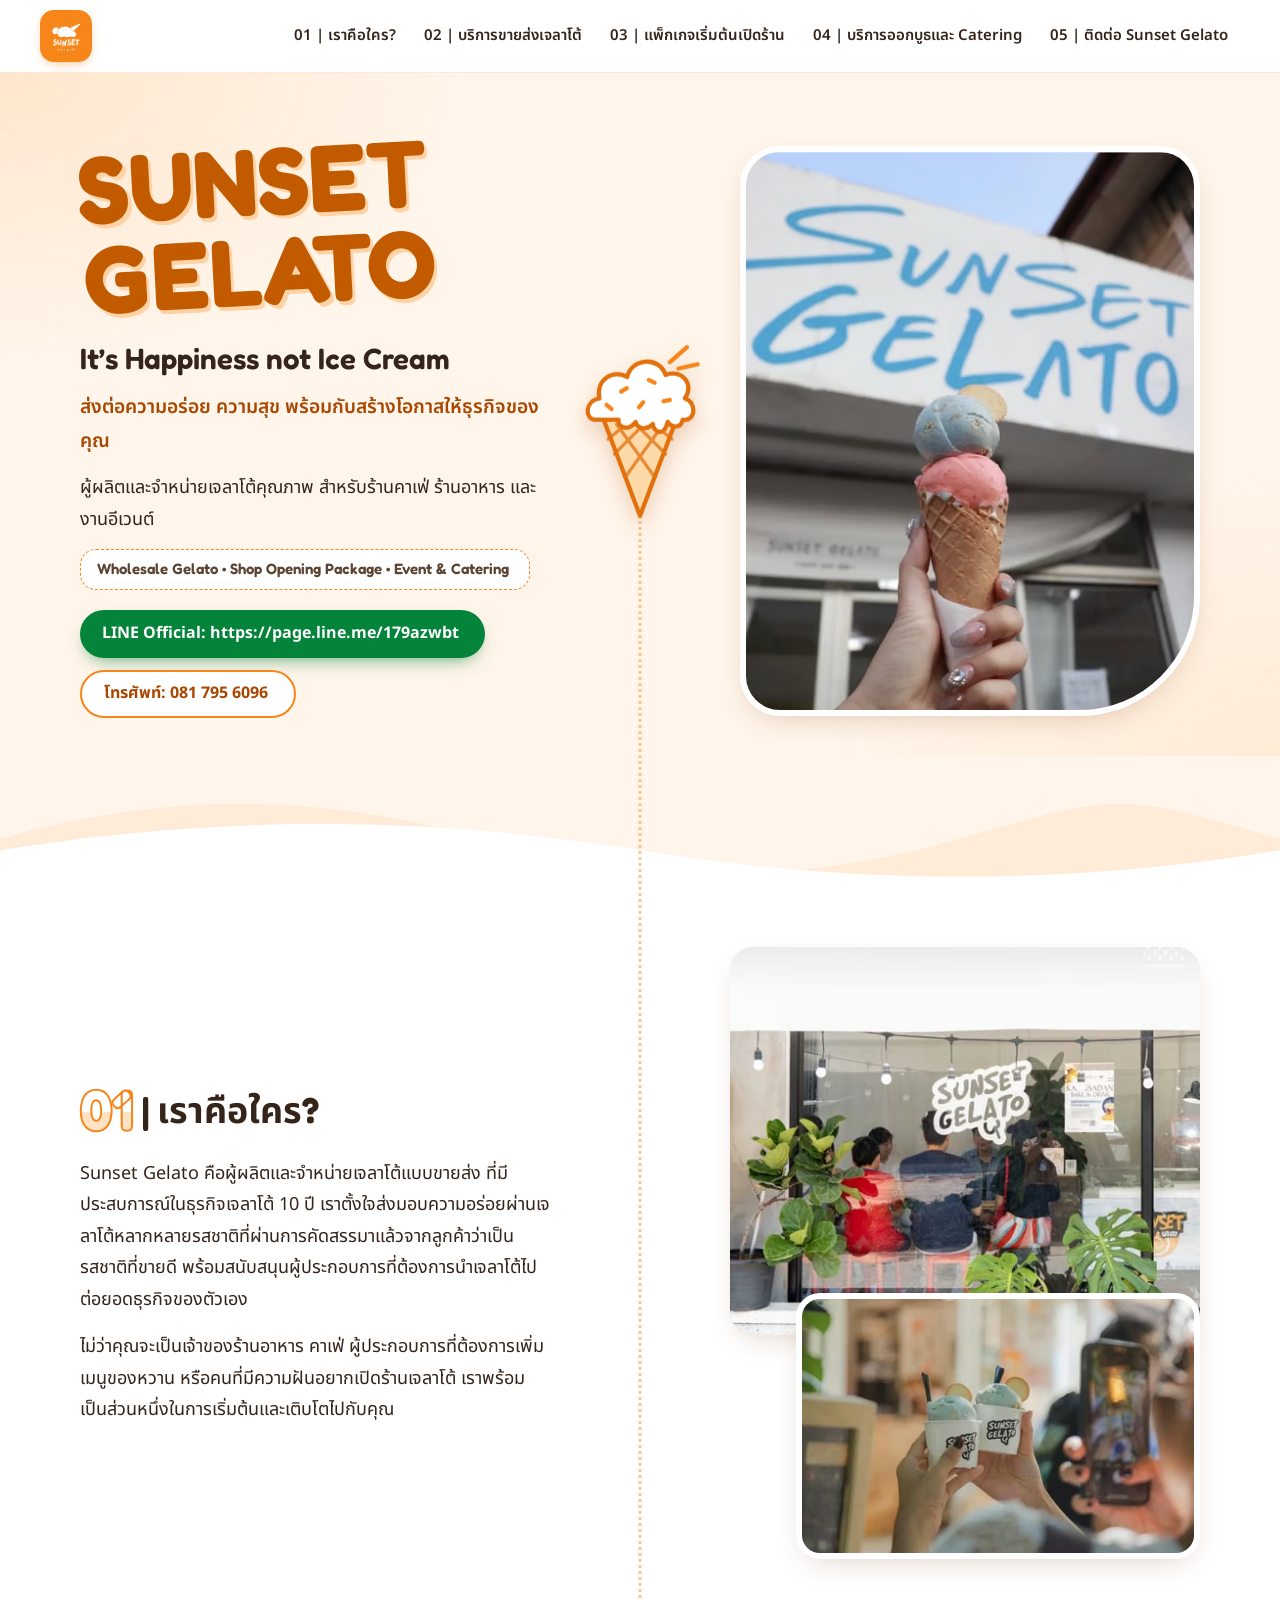
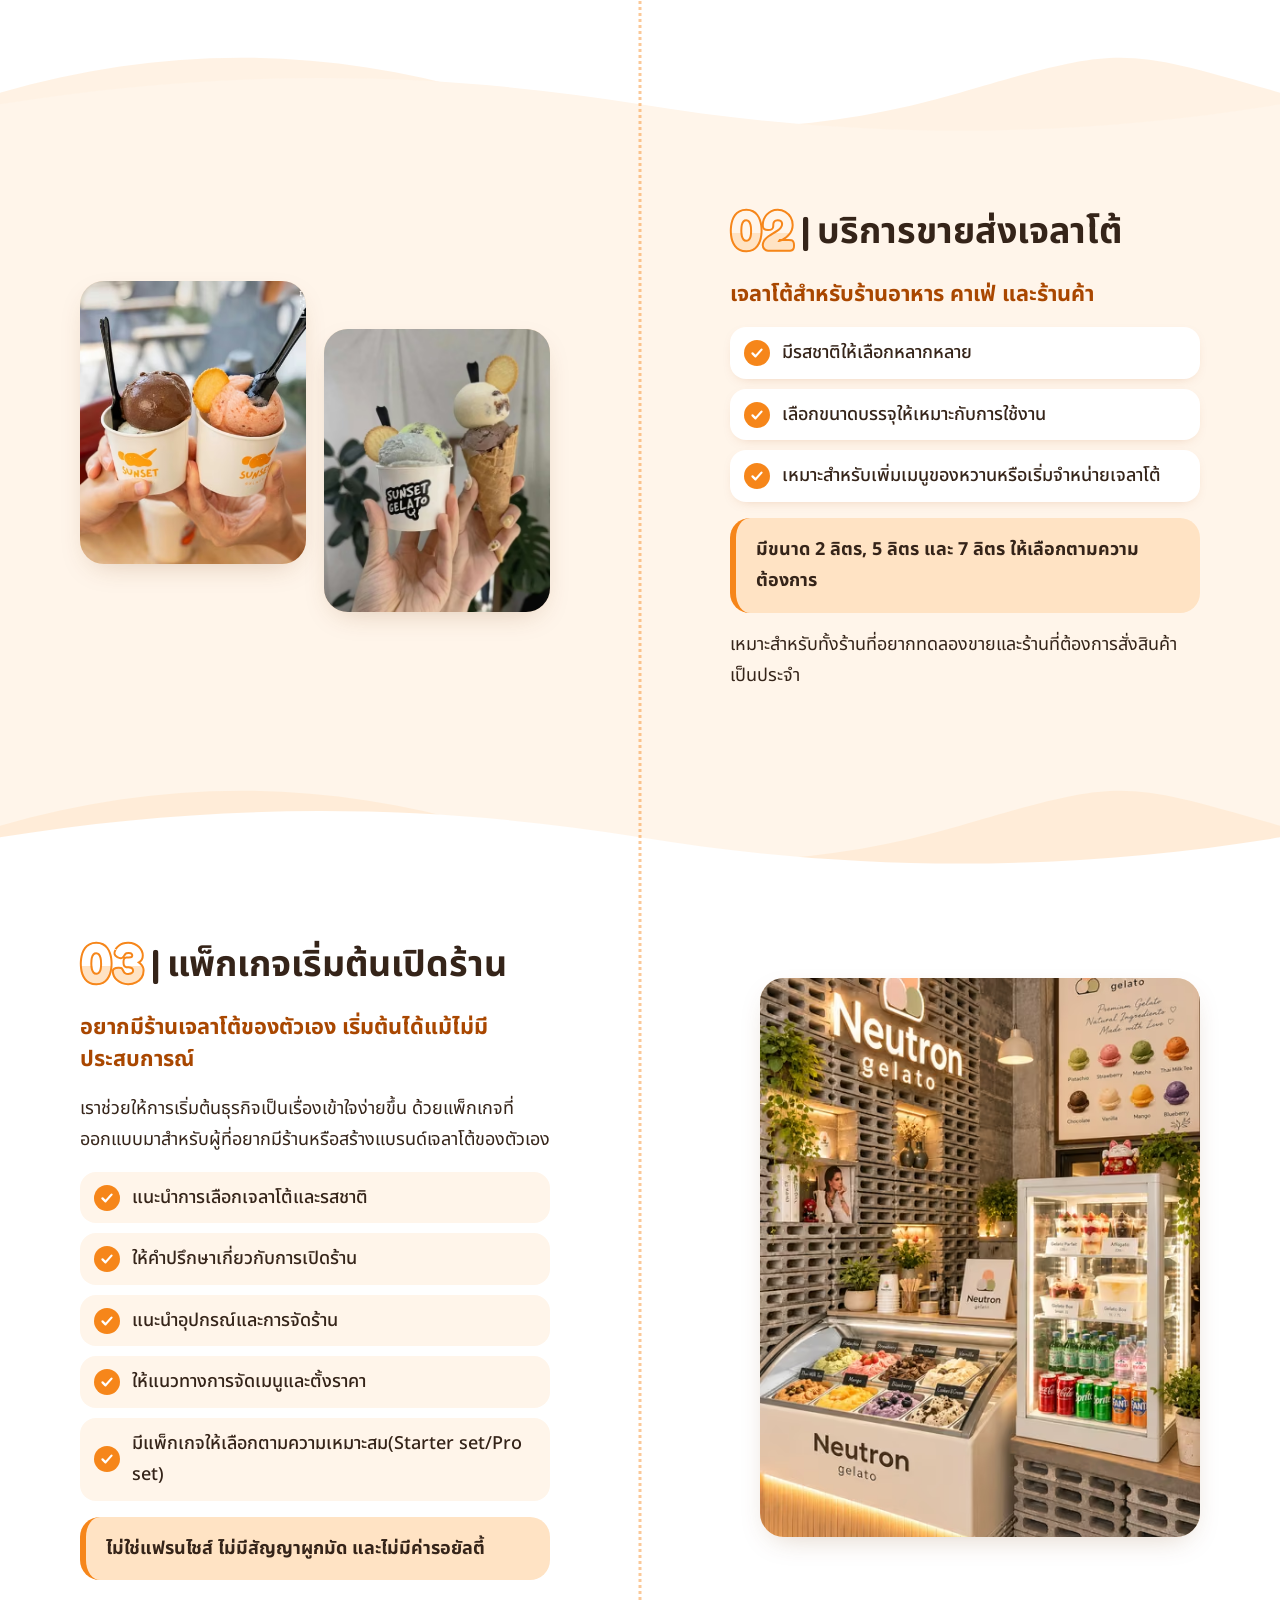
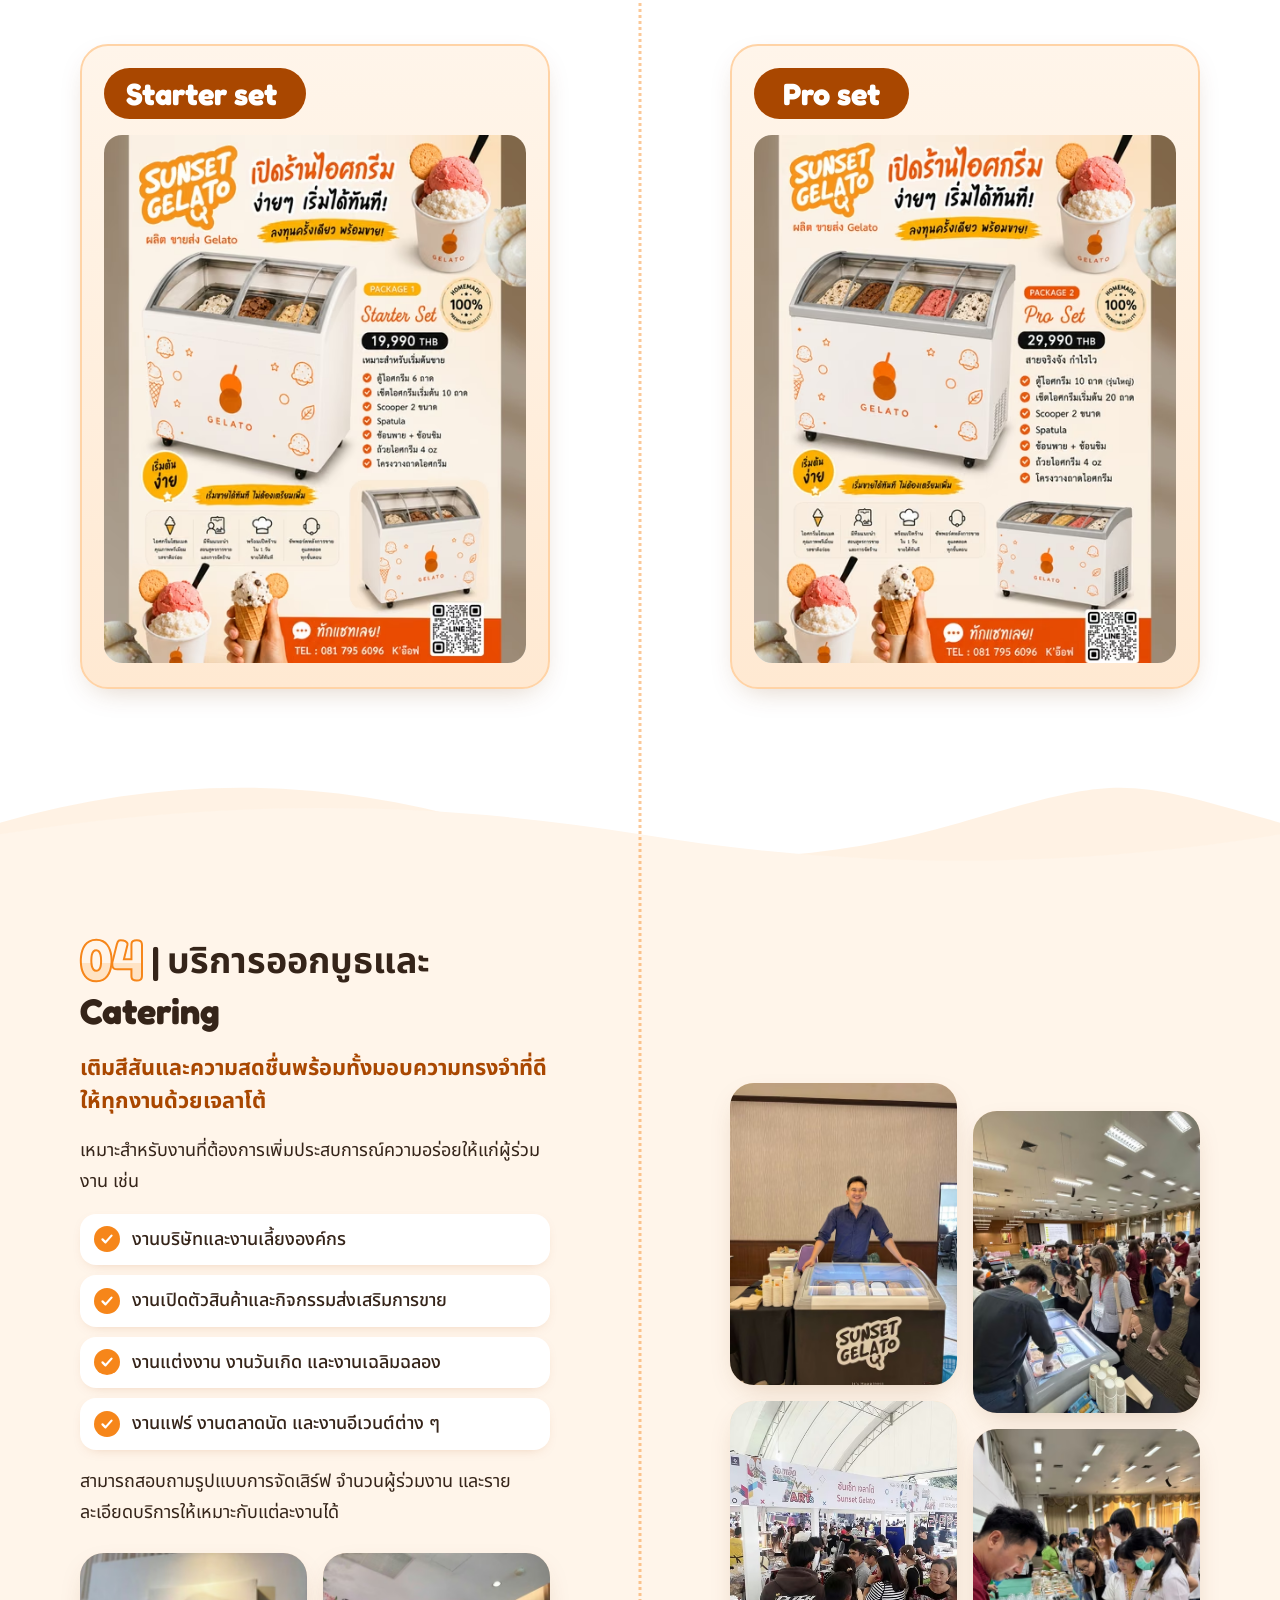
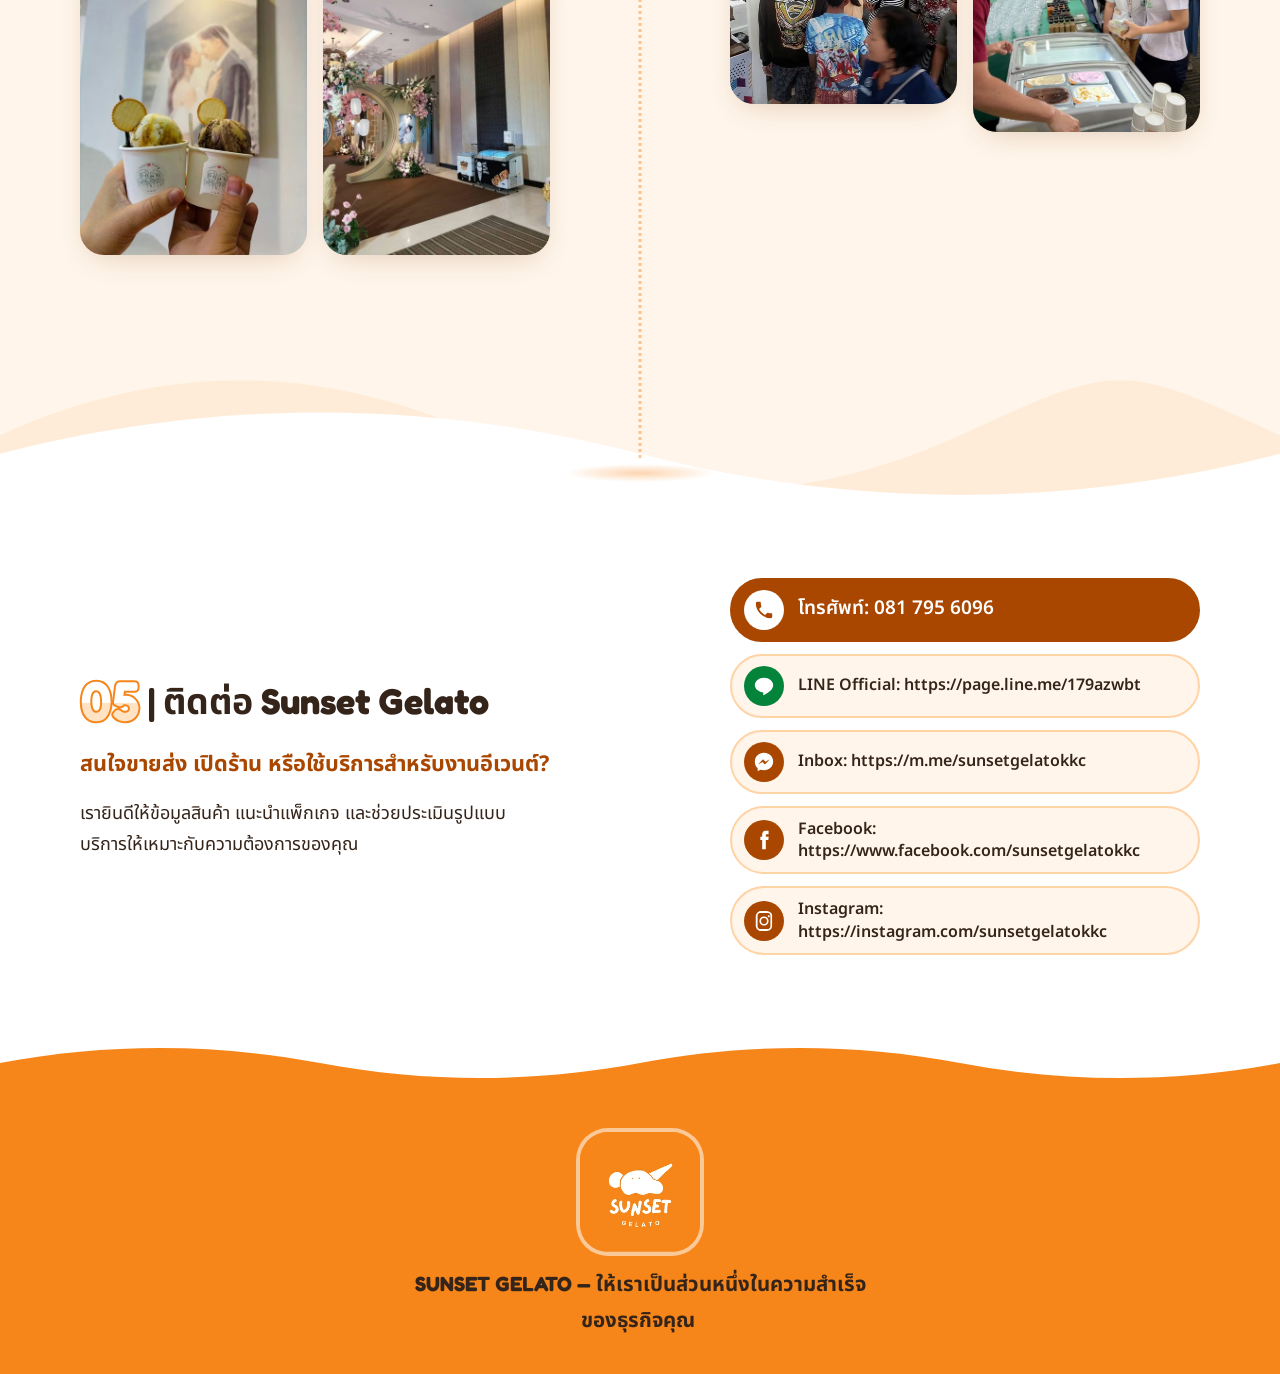
==== site/index.html @ 628e0934 "Build Sunset Gelato single-page website Static one-page site built from SUNSET GELATO.docx and the w" ====
<!doctype html>
<html lang="th">
<head>
<meta charset="utf-8">
<meta name="viewport" content="width=device-width, initial-scale=1">
<title>SUNSET GELATO </title>
<meta name="description" content="ผู้ผลิตและจำหน่ายเจลาโต้คุณภาพ สำหรับร้านคาเฟ่ ร้านอาหาร และงานอีเวนต์ ">
<meta name="theme-color" content="#F6861A">
<meta property="og:type" content="website">
<meta property="og:title" content="SUNSET GELATO ">
<meta property="og:description" content="ผู้ผลิตและจำหน่ายเจลาโต้คุณภาพ สำหรับร้านคาเฟ่ ร้านอาหาร และงานอีเวนต์ ">
<meta property="og:image" content="assets/img/image1-1200.webp">
<meta name="twitter:card" content="summary_large_image">
<link rel="icon" type="image/png" sizes="64x64" href="assets/favicon-64.png">
<link rel="apple-touch-icon" href="assets/apple-touch-icon.png">
<link rel="preconnect" href="https://fonts.googleapis.com">
<link rel="preconnect" href="https://fonts.gstatic.com" crossorigin>
<link rel="stylesheet" href="https://fonts.googleapis.com/css2?family=Fredoka:wght@500;600;700&family=Noto+Sans+Thai:wght@400;500;600;700;800&display=swap">
<link rel="stylesheet" href="styles.css">
<script>document.documentElement.classList.add('js')</script>
</head>
<body>

<header class="site-header" id="top">
  <div class="header-inner">
    <a class="brand" href="#hero"><img src="assets/logo.webp" alt="SUNSET GELATO " width="447" height="447"></a>
    <button class="nav-toggle" type="button" aria-expanded="false" aria-controls="site-nav" aria-label="เมนู">
      <span class="bars" aria-hidden="true"><span></span><span></span><span></span></span>
    </button>
    <nav class="site-nav" id="site-nav">
      <ul>
        <li><a href="#about" data-p="6">01 | เราคือใคร?</a></li>
        <li><a href="#wholesale" data-p="14">02 | บริการขายส่งเจลาโต้ </a></li>
        <li><a href="#packages" data-p="22">03 | แพ็กเกจเริ่มต้นเปิดร้าน </a></li>
        <li><a href="#catering" data-p="41">04 | บริการออกบูธและ Catering </a></li>
        <li><a href="#contact" data-p="59">05 | ติดต่อ Sunset Gelato </a></li>
      </ul>
    </nav>
  </div>
</header>

<!-- Decorative ice cream that falls along the centre lane with scroll -->
<div class="ic-layer" aria-hidden="true">
  <div class="ic-path"></div>
  <div class="ic" id="icecream">
    <div class="ic-body">
      <svg viewBox="0 0 120 170" width="120" height="170" focusable="false">
        <g stroke="#E2700C" stroke-width="4" stroke-linecap="round" stroke-linejoin="round">
          <path d="M26 74 L60 164 L94 74 Z" fill="#FFD9A8"/>
          <path d="M38 78 L74 128 M54 76 L84 106 M70 76 L90 92 M82 78 L46 128 M66 76 L36 106 M50 76 L30 92" fill="none" stroke-width="3" opacity=".75"/>
          <path d="M18 74 C8 74 8 56 22 54 C18 36 36 26 48 34 C52 16 78 14 84 32 C98 26 112 40 102 54 C114 58 112 76 100 74 C98 84 88 80 86 76 C82 92 72 84 72 78 C64 86 56 80 56 76 C48 86 38 80 40 74 Z" fill="#FFFFFF"/>
        </g>
        <g fill="#F6861A">
          <rect x="40" y="44" width="10" height="4" rx="2" transform="rotate(-30 45 46)"/>
          <rect x="66" y="36" width="10" height="4" rx="2" transform="rotate(25 71 38)"/>
          <rect x="80" y="54" width="10" height="4" rx="2" transform="rotate(-10 85 56)"/>
          <rect x="26" y="60" width="10" height="4" rx="2" transform="rotate(40 31 62)"/>
          <rect x="56" y="58" width="10" height="4" rx="2" transform="rotate(-50 61 60)"/>
        </g>
        <path d="M88 20 L104 6" stroke="#F6861A" stroke-width="4" stroke-linecap="round"/>
        <path d="M96 26 L114 22" stroke="#F6861A" stroke-width="4" stroke-linecap="round"/>
      </svg>
    </div>
  </div>
</div>

<main>

<!-- HERO -->
<section class="hero" id="hero">
  <div class="wrap split hero-grid">
    <div class="hero-copy">
      <h1 class="hero-title" data-p="0" data-reveal style="--d:0">SUNSET GELATO </h1>
      <p class="hero-tag" data-p="1" data-reveal style="--d:1">It’s Happiness not Ice Cream </p>
      <p class="hero-lead" data-p="2" data-reveal style="--d:2">ส่งต่อความอร่อย ความสุข พร้อมกับสร้างโอกาสให้ธุรกิจของคุณ </p>
      <p data-p="3" data-reveal style="--d:3">ผู้ผลิตและจำหน่ายเจลาโต้คุณภาพ สำหรับร้านคาเฟ่ ร้านอาหาร และงานอีเวนต์ </p>
      <p class="hero-services" data-p="4" data-reveal style="--d:4">Wholesale Gelato • Shop Opening Package • Event &amp; Catering </p>
      <div class="hero-actions" data-reveal style="--d:5">
        <a class="btn btn-line" href="https://page.line.me/179azwbt" target="_blank" rel="noopener noreferrer"><span data-p="63">LINE Official: https://page.line.me/179azwbt </span></a>
        <a class="btn btn-ghost" href="tel:0817956096"><span data-p="62">โทรศัพท์: 081 795 6096 </span></a>
      </div>
    </div>
    <div class="lane" aria-hidden="true"><div class="drop-zone" data-zone></div></div>
    <div class="hero-media" data-reveal="up-sm" style="--d:1">
      <button class="zoom frame frame-hero" type="button" data-full="assets/original/image4.png" data-w="727" data-h="901"><picture><source type="image/avif" srcset="assets/img/image4-480.avif 480w, assets/img/image4-727.avif 727w" sizes="(min-width: 1024px) 460px, (min-width: 768px) 40vw, 88vw"><source type="image/webp" srcset="assets/img/image4-480.webp 480w, assets/img/image4-727.webp 727w" sizes="(min-width: 1024px) 460px, (min-width: 768px) 40vw, 88vw"><img src="assets/img/image4-727.webp" alt="SUNSET GELATO " width="727" height="901" loading="eager" fetchpriority="high" decoding="async" data-src-name="image4.png"></picture></button>
    </div>
  </div>
</section>

<div class="wave wave-cream-white" aria-hidden="true"><div class="drop-zone" data-zone></div>
  <svg class="wave-back" viewBox="0 0 2880 120" preserveAspectRatio="none"><path d="M0 70 C180 30 360 30 540 70 S900 110 1080 70 S1260 30 1440 70 S1800 110 1980 70 S2340 30 2520 70 S2700 110 2880 70 V120 H0 Z"/></svg>
  <svg class="wave-front" viewBox="0 0 2880 120" preserveAspectRatio="none"><path d="M0 80 C240 50 480 50 720 80 S1200 110 1440 80 S1920 50 2160 80 S2640 110 2880 80 V120 H0 Z"/></svg>
</div>

<!-- 01 ABOUT -->
<section class="sec sec-white" id="about">
  <div class="wrap split">
    <div class="col-text">
      <h2 class="sec-head" data-p="6" data-reveal style="--d:0"><span class="sec-num">01</span><span class="sec-title"> | เราคือใคร?</span></h2>
      <p data-p="9" data-reveal style="--d:1">Sunset Gelato คือผู้ผลิตและจำหน่ายเจลาโต้แบบขายส่ง ที่มีประสบการณ์ในธุรกิจเจลาโต้ 10 ปี เราตั้งใจส่งมอบความอร่อยผ่านเจลาโต้หลากหลายรสชาติที่ผ่านการคัดสรรมาแล้วจากลูกค้าว่าเป็นรสชาติที่ขายดี พร้อมสนับสนุนผู้ประกอบการที่ต้องการนำเจลาโต้ไปต่อยอดธุรกิจของตัวเอง </p>
      <p data-p="10" data-reveal style="--d:2">ไม่ว่าคุณจะเป็นเจ้าของร้านอาหาร คาเฟ่ ผู้ประกอบการที่ต้องการเพิ่มเมนูของหวาน หรือคนที่มีความฝันอยากเปิดร้านเจลาโต้ เราพร้อมเป็นส่วนหนึ่งในการเริ่มต้นและเติบโตไปกับคุณ </p>
    </div>
    <div class="lane" aria-hidden="true"></div>
    <div class="col-media about-media">
      <button class="zoom frame about-main" type="button" data-reveal="right" style="--d:1" data-full="assets/original/image3.jpg" data-w="1500" data-h="1500"><picture><source type="image/avif" srcset="assets/img/image3-480.avif 480w, assets/img/image3-800.avif 800w, assets/img/image3-1200.avif 1200w, assets/img/image3-1500.avif 1500w" sizes="(min-width: 1024px) 460px, (min-width: 768px) 42vw, 88vw"><source type="image/webp" srcset="assets/img/image3-480.webp 480w, assets/img/image3-800.webp 800w, assets/img/image3-1200.webp 1200w, assets/img/image3-1500.webp 1500w" sizes="(min-width: 1024px) 460px, (min-width: 768px) 42vw, 88vw"><img src="assets/img/image3-800.webp" alt="01 | เราคือใคร?" width="1500" height="1500" loading="lazy" decoding="async" data-src-name="image3.jpg"></picture></button>
      <button class="zoom frame about-sub" type="button" data-reveal="right" style="--d:2" data-full="assets/original/image6.jpg" data-w="1206" data-h="793"><picture><source type="image/avif" srcset="assets/img/image6-480.avif 480w, assets/img/image6-800.avif 800w, assets/img/image6-1200.avif 1200w, assets/img/image6-1206.avif 1206w" sizes="(min-width: 1024px) 420px, (min-width: 768px) 40vw, 80vw"><source type="image/webp" srcset="assets/img/image6-480.webp 480w, assets/img/image6-800.webp 800w, assets/img/image6-1200.webp 1200w, assets/img/image6-1206.webp 1206w" sizes="(min-width: 1024px) 420px, (min-width: 768px) 40vw, 80vw"><img src="assets/img/image6-800.webp" alt="01 | เราคือใคร?" width="1206" height="793" loading="lazy" decoding="async" data-src-name="image6.jpg"></picture></button>
    </div>
  </div>
</section>

<div class="wave wave-white-cream" aria-hidden="true"><div class="drop-zone" data-zone></div>
  <svg class="wave-back" viewBox="0 0 2880 120" preserveAspectRatio="none"><path d="M0 70 C180 30 360 30 540 70 S900 110 1080 70 S1260 30 1440 70 S1800 110 1980 70 S2340 30 2520 70 S2700 110 2880 70 V120 H0 Z"/></svg>
  <svg class="wave-front" viewBox="0 0 2880 120" preserveAspectRatio="none"><path d="M0 80 C240 50 480 50 720 80 S1200 110 1440 80 S1920 50 2160 80 S2640 110 2880 80 V120 H0 Z"/></svg>
</div>

<!-- 02 WHOLESALE -->
<section class="sec sec-cream" id="wholesale">
  <div class="wrap split split-rev">
    <div class="col-media wholesale-media">
      <button class="zoom frame" type="button" data-reveal="fade" style="--d:0" data-full="assets/original/image1.jpg" data-w="1500" data-h="1500"><picture><source type="image/avif" srcset="assets/img/image1-480.avif 480w, assets/img/image1-800.avif 800w, assets/img/image1-1200.avif 1200w, assets/img/image1-1500.avif 1500w" sizes="(min-width: 1024px) 230px, (min-width: 768px) 20vw, 44vw"><source type="image/webp" srcset="assets/img/image1-480.webp 480w, assets/img/image1-800.webp 800w, assets/img/image1-1200.webp 1200w, assets/img/image1-1500.webp 1500w" sizes="(min-width: 1024px) 230px, (min-width: 768px) 20vw, 44vw"><img src="assets/img/image1-800.webp" alt="02 | บริการขายส่งเจลาโต้ " width="1500" height="1500" loading="lazy" decoding="async" data-src-name="image1.jpg"></picture></button>
      <button class="zoom frame ws-offset" type="button" data-reveal="fade" style="--d:1" data-full="assets/original/image10.jpg" data-w="1206" data-h="1491"><picture><source type="image/avif" srcset="assets/img/image10-480.avif 480w, assets/img/image10-800.avif 800w, assets/img/image10-1200.avif 1200w, assets/img/image10-1206.avif 1206w" sizes="(min-width: 1024px) 230px, (min-width: 768px) 20vw, 44vw"><source type="image/webp" srcset="assets/img/image10-480.webp 480w, assets/img/image10-800.webp 800w, assets/img/image10-1200.webp 1200w, assets/img/image10-1206.webp 1206w" sizes="(min-width: 1024px) 230px, (min-width: 768px) 20vw, 44vw"><img src="assets/img/image10-800.webp" alt="02 | บริการขายส่งเจลาโต้ " width="1206" height="1491" loading="lazy" decoding="async" data-src-name="image10.jpg"></picture></button>
    </div>
    <div class="lane" aria-hidden="true"></div>
    <div class="col-text">
      <h2 class="sec-head" data-p="14" data-reveal style="--d:0"><span class="sec-num">02</span><span class="sec-title"> | บริการขายส่งเจลาโต้ </span></h2>
      <h3 class="sub-lead" data-p="16" data-reveal style="--d:1">เจลาโต้สำหรับร้านอาหาร คาเฟ่ และร้านค้า </h3>
      <ul class="ticks">
        <li data-p="17" data-reveal style="--d:2">มีรสชาติให้เลือกหลากหลาย </li>
        <li data-p="18" data-reveal style="--d:3">เลือกขนาดบรรจุให้เหมาะกับการใช้งาน </li>
        <li data-p="19" data-reveal style="--d:4">เหมาะสำหรับเพิ่มเมนูของหวานหรือเริ่มจำหน่ายเจลาโต้ </li>
      </ul>
      <p class="highlight" data-p="20" data-reveal style="--d:5">มีขนาด 2 ลิตร, 5 ลิตร และ 7 ลิตร ให้เลือกตามความต้องการ </p>
      <p data-p="21" data-reveal style="--d:6">เหมาะสำหรับทั้งร้านที่อยากทดลองขายและร้านที่ต้องการสั่งสินค้าเป็นประจำ </p>
    </div>
  </div>
</section>

<div class="wave wave-cream-white" aria-hidden="true"><div class="drop-zone" data-zone></div>
  <svg class="wave-back" viewBox="0 0 2880 120" preserveAspectRatio="none"><path d="M0 70 C180 30 360 30 540 70 S900 110 1080 70 S1260 30 1440 70 S1800 110 1980 70 S2340 30 2520 70 S2700 110 2880 70 V120 H0 Z"/></svg>
  <svg class="wave-front" viewBox="0 0 2880 120" preserveAspectRatio="none"><path d="M0 80 C240 50 480 50 720 80 S1200 110 1440 80 S1920 50 2160 80 S2640 110 2880 80 V120 H0 Z"/></svg>
</div>

<!-- 03 PACKAGES -->
<section class="sec sec-white" id="packages">
  <div class="wrap split">
    <div class="col-text">
      <h2 class="sec-head" data-p="22" data-reveal style="--d:0"><span class="sec-num">03</span><span class="sec-title"> | แพ็กเกจเริ่มต้นเปิดร้าน </span></h2>
      <h3 class="sub-lead" data-p="24" data-reveal style="--d:1">อยากมีร้านเจลาโต้ของตัวเอง เริ่มต้นได้แม้ไม่มีประสบการณ์ </h3>
      <p data-p="25" data-reveal style="--d:2">เราช่วยให้การเริ่มต้นธุรกิจเป็นเรื่องเข้าใจง่ายขึ้น ด้วยแพ็กเกจที่ออกแบบมาสำหรับผู้ที่อยากมีร้านหรือสร้างแบรนด์เจลาโต้ของตัวเอง </p>
      <ul class="ticks">
        <li data-p="26" data-reveal style="--d:3">แนะนำการเลือกเจลาโต้และรสชาติ </li>
        <li data-p="27" data-reveal style="--d:4">ให้คำปรึกษาเกี่ยวกับการเปิดร้าน </li>
        <li data-p="28" data-reveal style="--d:5">แนะนำอุปกรณ์และการจัดร้าน </li>
        <li data-p="29" data-reveal style="--d:6">ให้แนวทางการจัดเมนูและตั้งราคา </li>
        <li data-p="30" data-reveal style="--d:7">มีแพ็กเกจให้เลือกตามความเหมาะสม(Starter set/Pro set) </li>
      </ul>
      <p class="highlight" data-p="31" data-reveal style="--d:8">ไม่ใช่แฟรนไชส์ ไม่มีสัญญาผูกมัด และไม่มีค่ารอยัลตี้ </p>
    </div>
    <div class="lane" aria-hidden="true"></div>
    <div class="col-media">
      <button class="zoom frame pkg-shop" type="button" data-reveal="fade" style="--d:1" data-full="assets/original/image7.png" data-w="1024" data-h="1536"><picture><source type="image/avif" srcset="assets/img/image7-480.avif 480w, assets/img/image7-800.avif 800w, assets/img/image7-1024.avif 1024w" sizes="(min-width: 1024px) 460px, (min-width: 768px) 42vw, 88vw"><source type="image/webp" srcset="assets/img/image7-480.webp 480w, assets/img/image7-800.webp 800w, assets/img/image7-1024.webp 1024w" sizes="(min-width: 1024px) 460px, (min-width: 768px) 42vw, 88vw"><img src="assets/img/image7-800.webp" alt="03 | แพ็กเกจเริ่มต้นเปิดร้าน " width="1024" height="1536" loading="lazy" decoding="async" data-src-name="image7.png"></picture></button>
    </div>
  </div>

  <div class="wrap split pkg-cards">
    <article class="pkg-card" data-reveal style="--d:0">
      <div class="tilt">
        <h3 class="pkg-name" data-p="32">Starter set </h3>
        <button class="zoom poster" type="button" data-full="assets/original/image5.png" data-w="1080" data-h="1350"><picture><source type="image/avif" srcset="assets/img/image5-480.avif 480w, assets/img/image5-800.avif 800w, assets/img/image5-1080.avif 1080w" sizes="(min-width: 1024px) 440px, (min-width: 768px) 40vw, 88vw"><source type="image/webp" srcset="assets/img/image5-480.webp 480w, assets/img/image5-800.webp 800w, assets/img/image5-1080.webp 1080w" sizes="(min-width: 1024px) 440px, (min-width: 768px) 40vw, 88vw"><img src="assets/img/image5-800.webp" alt="Starter set " width="1080" height="1350" loading="lazy" decoding="async" data-src-name="image5.png"></picture></button>
      </div>
    </article>
    <div class="lane" aria-hidden="true"></div>
    <article class="pkg-card" data-reveal style="--d:1">
      <div class="tilt">
        <h3 class="pkg-name" data-p="37"> Pro set </h3>
        <button class="zoom poster" type="button" data-full="assets/original/image8.png" data-w="1080" data-h="1350"><picture><source type="image/avif" srcset="assets/img/image8-480.avif 480w, assets/img/image8-800.avif 800w, assets/img/image8-1080.avif 1080w" sizes="(min-width: 1024px) 440px, (min-width: 768px) 40vw, 88vw"><source type="image/webp" srcset="assets/img/image8-480.webp 480w, assets/img/image8-800.webp 800w, assets/img/image8-1080.webp 1080w" sizes="(min-width: 1024px) 440px, (min-width: 768px) 40vw, 88vw"><img src="assets/img/image8-800.webp" alt=" Pro set " width="1080" height="1350" loading="lazy" decoding="async" data-src-name="image8.png"></picture></button>
      </div>
    </article>
  </div>
</section>

<div class="wave wave-white-cream" aria-hidden="true"><div class="drop-zone" data-zone></div>
  <svg class="wave-back" viewBox="0 0 2880 120" preserveAspectRatio="none"><path d="M0 70 C180 30 360 30 540 70 S900 110 1080 70 S1260 30 1440 70 S1800 110 1980 70 S2340 30 2520 70 S2700 110 2880 70 V120 H0 Z"/></svg>
  <svg class="wave-front" viewBox="0 0 2880 120" preserveAspectRatio="none"><path d="M0 80 C240 50 480 50 720 80 S1200 110 1440 80 S1920 50 2160 80 S2640 110 2880 80 V120 H0 Z"/></svg>
</div>

<!-- 04 CATERING -->
<section class="sec sec-cream" id="catering">
  <div class="wrap split">
    <div class="col-text">
      <h2 class="sec-head" data-p="41" data-reveal style="--d:0"><span class="sec-num">04</span><span class="sec-title"> | บริการออกบูธและ Catering </span></h2>
      <p class="sub-lead" data-p="52" data-reveal style="--d:1">เติมสีสันและความสดชื่นพร้อมทั้งมอบความทรงจำที่ดีให้ทุกงานด้วยเจลาโต้ </p>
      <p data-p="53" data-reveal style="--d:2">เหมาะสำหรับงานที่ต้องการเพิ่มประสบการณ์ความอร่อยให้แก่ผู้ร่วมงาน เช่น </p>
      <ul class="ticks">
        <li data-p="54" data-reveal style="--d:3">งานบริษัทและงานเลี้ยงองค์กร </li>
        <li data-p="55" data-reveal style="--d:4">งานเปิดตัวสินค้าและกิจกรรมส่งเสริมการขาย </li>
        <li data-p="56" data-reveal style="--d:5">งานแต่งงาน งานวันเกิด และงานเฉลิมฉลอง </li>
        <li data-p="57" data-reveal style="--d:6">งานแฟร์ งานตลาดนัด และงานอีเวนต์ต่าง ๆ </li>
      </ul>
      <p data-p="58" data-reveal style="--d:7">สามารถสอบถามรูปแบบการจัดเสิร์ฟ จำนวนผู้ร่วมงาน และรายละเอียดบริการให้เหมาะกับแต่ละงานได้ </p>
      <div class="gallery gallery-left">
        <button class="zoom frame" type="button" data-reveal="pop" style="--d:0" data-full="assets/original/image2.jpg" data-w="1108" data-h="1477"><picture><source type="image/avif" srcset="assets/img/image2-480.avif 480w, assets/img/image2-800.avif 800w, assets/img/image2-1108.avif 1108w" sizes="(min-width: 1024px) 230px, (min-width: 768px) 20vw, 44vw"><source type="image/webp" srcset="assets/img/image2-480.webp 480w, assets/img/image2-800.webp 800w, assets/img/image2-1108.webp 1108w" sizes="(min-width: 1024px) 230px, (min-width: 768px) 20vw, 44vw"><img src="assets/img/image2-800.webp" alt="04 | บริการออกบูธและ Catering " width="1108" height="1477" loading="lazy" decoding="async" data-src-name="image2.jpg"></picture></button>
        <button class="zoom frame" type="button" data-reveal="pop" style="--d:1" data-full="assets/original/image9.jpg" data-w="960" data-h="1280"><picture><source type="image/avif" srcset="assets/img/image9-480.avif 480w, assets/img/image9-800.avif 800w, assets/img/image9-960.avif 960w" sizes="(min-width: 1024px) 230px, (min-width: 768px) 20vw, 44vw"><source type="image/webp" srcset="assets/img/image9-480.webp 480w, assets/img/image9-800.webp 800w, assets/img/image9-960.webp 960w" sizes="(min-width: 1024px) 230px, (min-width: 768px) 20vw, 44vw"><img src="assets/img/image9-800.webp" alt="04 | บริการออกบูธและ Catering " width="960" height="1280" loading="lazy" decoding="async" data-src-name="image9.jpg"></picture></button>
      </div>
    </div>
    <div class="lane" aria-hidden="true"></div>
    <div class="col-media gallery">
      <button class="zoom frame" type="button" data-reveal="pop" style="--d:0" data-full="assets/original/image13.jpg" data-w="1536" data-h="2048"><picture><source type="image/avif" srcset="assets/img/image13-480.avif 480w, assets/img/image13-800.avif 800w, assets/img/image13-1200.avif 1200w, assets/img/image13-1536.avif 1536w" sizes="(min-width: 1024px) 230px, (min-width: 768px) 20vw, 44vw"><source type="image/webp" srcset="assets/img/image13-480.webp 480w, assets/img/image13-800.webp 800w, assets/img/image13-1200.webp 1200w, assets/img/image13-1536.webp 1536w" sizes="(min-width: 1024px) 230px, (min-width: 768px) 20vw, 44vw"><img src="assets/img/image13-800.webp" alt="04 | บริการออกบูธและ Catering " width="1536" height="2048" loading="lazy" decoding="async" data-src-name="image13.jpg"></picture></button>
      <button class="zoom frame" type="button" data-reveal="pop" style="--d:1" data-full="assets/original/image14.jpg" data-w="1536" data-h="2048"><picture><source type="image/avif" srcset="assets/img/image14-480.avif 480w, assets/img/image14-800.avif 800w, assets/img/image14-1200.avif 1200w, assets/img/image14-1536.avif 1536w" sizes="(min-width: 1024px) 230px, (min-width: 768px) 20vw, 44vw"><source type="image/webp" srcset="assets/img/image14-480.webp 480w, assets/img/image14-800.webp 800w, assets/img/image14-1200.webp 1200w, assets/img/image14-1536.webp 1536w" sizes="(min-width: 1024px) 230px, (min-width: 768px) 20vw, 44vw"><img src="assets/img/image14-800.webp" alt="04 | บริการออกบูธและ Catering " width="1536" height="2048" loading="lazy" decoding="async" data-src-name="image14.jpg"></picture></button>
      <button class="zoom frame" type="button" data-reveal="pop" style="--d:2" data-full="assets/original/image11.jpg" data-w="1206" data-h="1490"><picture><source type="image/avif" srcset="assets/img/image11-480.avif 480w, assets/img/image11-800.avif 800w, assets/img/image11-1200.avif 1200w, assets/img/image11-1206.avif 1206w" sizes="(min-width: 1024px) 230px, (min-width: 768px) 20vw, 44vw"><source type="image/webp" srcset="assets/img/image11-480.webp 480w, assets/img/image11-800.webp 800w, assets/img/image11-1200.webp 1200w, assets/img/image11-1206.webp 1206w" sizes="(min-width: 1024px) 230px, (min-width: 768px) 20vw, 44vw"><img src="assets/img/image11-800.webp" alt="04 | บริการออกบูธและ Catering " width="1206" height="1490" loading="lazy" decoding="async" data-src-name="image11.jpg"></picture></button>
      <button class="zoom frame" type="button" data-reveal="pop" style="--d:3" data-full="assets/original/image12.jpg" data-w="1536" data-h="2048"><picture><source type="image/avif" srcset="assets/img/image12-480.avif 480w, assets/img/image12-800.avif 800w, assets/img/image12-1200.avif 1200w, assets/img/image12-1536.avif 1536w" sizes="(min-width: 1024px) 230px, (min-width: 768px) 20vw, 44vw"><source type="image/webp" srcset="assets/img/image12-480.webp 480w, assets/img/image12-800.webp 800w, assets/img/image12-1200.webp 1200w, assets/img/image12-1536.webp 1536w" sizes="(min-width: 1024px) 230px, (min-width: 768px) 20vw, 44vw"><img src="assets/img/image12-800.webp" alt="04 | บริการออกบูธและ Catering " width="1536" height="2048" loading="lazy" decoding="async" data-src-name="image12.jpg"></picture></button>
    </div>
  </div>
</section>

<div class="wave wave-cream-white wave-landing" aria-hidden="true">
  <div class="landing-pad"><div class="drop-zone landing" data-zone data-landing></div></div>
  <svg class="wave-back" viewBox="0 0 2880 120" preserveAspectRatio="none"><path d="M0 70 C180 30 360 30 540 70 S900 110 1080 70 S1260 30 1440 70 S1800 110 1980 70 S2340 30 2520 70 S2700 110 2880 70 V120 H0 Z"/></svg>
  <svg class="wave-front" viewBox="0 0 2880 120" preserveAspectRatio="none"><path d="M0 80 C240 50 480 50 720 80 S1200 110 1440 80 S1920 50 2160 80 S2640 110 2880 80 V120 H0 Z"/></svg>
</div>

<!-- 05 CONTACT -->
<section class="sec sec-white sec-contact" id="contact">
  <div class="wrap split">
    <div class="col-text">
      <h2 class="sec-head" data-p="59" data-reveal style="--d:0"><span class="sec-num">05</span><span class="sec-title"> | ติดต่อ Sunset Gelato </span></h2>
      <p class="sub-lead" data-p="60" data-reveal style="--d:1">สนใจขายส่ง เปิดร้าน หรือใช้บริการสำหรับงานอีเวนต์? </p>
      <p data-p="61" data-reveal style="--d:2">เรายินดีให้ข้อมูลสินค้า แนะนำแพ็กเกจ และช่วยประเมินรูปแบบบริการให้เหมาะกับความต้องการของคุณ </p>
    </div>
    <div class="lane" aria-hidden="true"></div>
    <ul class="contact-links">
      <li data-reveal style="--d:1"><a class="clink clink-phone" href="tel:0817956096"><svg aria-hidden="true" viewBox="0 0 24 24"><path d="M6.6 10.8a15.1 15.1 0 0 0 6.6 6.6l2.2-2.2c.3-.3.7-.4 1-.2 1.1.4 2.3.6 3.6.6.6 0 1 .4 1 1V20c0 .6-.4 1-1 1A17 17 0 0 1 3 4c0-.6.4-1 1-1h3.5c.6 0 1 .4 1 1 0 1.3.2 2.5.6 3.6.1.3 0 .7-.2 1z"/></svg><span data-p="62">โทรศัพท์: 081 795 6096 </span></a></li>
      <li data-reveal style="--d:2"><a class="clink clink-line" href="https://page.line.me/179azwbt" target="_blank" rel="noopener noreferrer"><svg aria-hidden="true" viewBox="0 0 24 24"><path d="M12 3C6.5 3 2 6.6 2 11c0 3.9 3.5 7.2 8.3 7.9.3.1.8.2.9.5.1.3.1.7 0 1l-.1.9c0 .3-.2 1 .9.5s6-3.5 8.2-6.1C21.7 14 22 12.6 22 11c0-4.4-4.5-8-10-8z"/></svg><span data-p="63">LINE Official: https://page.line.me/179azwbt </span></a></li>
      <li data-reveal style="--d:3"><a class="clink" href="https://m.me/sunsetgelatokkc" target="_blank" rel="noopener noreferrer"><svg aria-hidden="true" viewBox="0 0 24 24"><path d="M12 2C6.4 2 2 6.1 2 11.6c0 2.9 1.2 5.4 3.1 7.1V22l2.9-1.6c1.2.3 2.6.5 4 .5 5.6 0 10-4.1 10-9.5S17.6 2 12 2zm1 12.8-2.6-2.7-5 2.7 5.5-5.8 2.6 2.7 4.9-2.7-5.4 5.8z"/></svg><span data-p="64">Inbox: https://m.me/sunsetgelatokkc </span></a></li>
      <li data-reveal style="--d:4"><a class="clink" href="https://www.facebook.com/sunsetgelatokkc" target="_blank" rel="noopener noreferrer"><svg aria-hidden="true" viewBox="0 0 24 24"><path d="M14 8.5V6.8c0-.8.5-1 .9-1H17V2h-3c-3.3 0-4 2.5-4 4v2.5H8V12h2v10h4V12h2.7l.4-3.5H14z"/></svg><span data-p="65">Facebook: https://www.facebook.com/sunsetgelatokkc </span></a></li>
      <li data-reveal style="--d:5"><a class="clink" href="https://instagram.com/sunsetgelatokkc" target="_blank" rel="noopener noreferrer"><svg aria-hidden="true" viewBox="0 0 24 24"><path d="M12 7a5 5 0 1 0 0 10 5 5 0 0 0 0-10zm0 8.2a3.2 3.2 0 1 1 0-6.4 3.2 3.2 0 0 1 0 6.4zM17.2 5.6a1.2 1.2 0 1 0 0 2.4 1.2 1.2 0 0 0 0-2.4zM21 7c-.1-1.6-.4-3-1.6-4.2S16.7 1.1 15 1H9C7.4 1.1 6 1.4 4.8 2.6S3.1 5.4 3 7v10c.1 1.6.4 3 1.6 4.2S7.4 22.9 9 23h6c1.6-.1 3-.4 4.2-1.6s1.5-2.6 1.6-4.2V7zm-2 10.6c-.1 1.2-.4 1.8-.8 2.3-.5.5-1.1.7-2.3.8H8.1c-1.2-.1-1.8-.3-2.3-.8-.4-.5-.7-1.1-.8-2.3V6.4c.1-1.2.4-1.8.8-2.3.5-.4 1.1-.7 2.3-.8h7.8c1.2.1 1.8.4 2.3.8.4.5.7 1.1.8 2.3v11.2z"/></svg><span data-p="66">Instagram: https://instagram.com/sunsetgelatokkc </span></a></li>
    </ul>
  </div>
</section>

</main>

<footer class="site-footer">
  <svg class="footer-wave" viewBox="0 0 2880 120" preserveAspectRatio="none" aria-hidden="true"><path d="M0 60 C240 20 480 20 720 60 S1200 100 1440 60 S1920 20 2160 60 S2640 100 2880 60 V120 H0 Z"/></svg>
  <div class="footer-inner" data-reveal>
    <img class="footer-logo" src="assets/logo.webp" alt="SUNSET GELATO " width="447" height="447" loading="lazy">
    <p class="footer-line" data-p="67">SUNSET GELATO — ให้เราเป็นส่วนหนึ่งในความสำเร็จของธุรกิจคุณ </p>
  </div>
</footer>

<div class="mobile-bar">
  <a class="btn btn-ghost" href="tel:0817956096"><span>โทรศัพท์: 081 795 6096 </span></a>
  <a class="btn btn-line" href="https://page.line.me/179azwbt" target="_blank" rel="noopener noreferrer"><span>LINE Official: https://page.line.me/179azwbt </span></a>
</div>

<dialog class="lightbox" id="lightbox">
  <button class="lb-close" type="button" aria-label="ปิด"><svg viewBox="0 0 24 24" aria-hidden="true"><path d="M6 6l12 12M18 6L6 18"/></svg></button>
  <img class="lb-img" alt="">
</dialog>

<script src="main.js" defer></script>
</body>
</html>
---- site/styles.css ----
/* Sunset Gelato — single page */
:root {
  --orange: #F6861A;
  --orange-deep: #A94700;
  --orange-title: #C25A00;
  --orange-soft: #FFE3C4;
  --white: #FFFFFF;
  --cream: #FFF5EA;
  --ink: #352419;
  --ink-soft: #5B4434;
  --line: #06A94D;
  --line-deep: #04833B;

  --font: "Noto Sans Thai", "Fredoka", system-ui, sans-serif;
  --font-display: "Fredoka", "Noto Sans Thai", system-ui, sans-serif;

  --wrap: 1200px;
  --gutter: clamp(16px, 4vw, 40px);
  --lane: 180px;
  --radius: 24px;
  --shadow: 0 10px 30px -12px rgba(120, 60, 10, .28);
  --header-h: 72px;
  --ic-size: 128px;
}

*, *::before, *::after { box-sizing: border-box; }
html { scroll-behavior: smooth; scroll-padding-top: calc(var(--header-h) + 12px); -webkit-text-size-adjust: 100%; }
body {
  margin: 0;
  font-family: var(--font);
  font-size: clamp(16px, 1.05vw + 10px, 18px);
  line-height: 1.75;
  color: var(--ink);
  background: var(--white);
  overflow-x: hidden;
  word-break: normal;
  line-break: auto;
}
img { display: block; max-width: 100%; height: auto; }
picture { display: contents; }
a { color: inherit; }
h1, h2, h3, p, ul { margin: 0; }
[data-p] { white-space: pre-wrap; }

:focus-visible { outline: 3px solid var(--orange-deep); outline-offset: 3px; border-radius: 8px; }

.wrap { max-width: var(--wrap); margin: 0 auto; padding: 0 var(--gutter); }

/* Two content columns with an empty centre lane for the falling ice cream */
.split {
  display: grid;
  grid-template-columns: minmax(0, 1fr) var(--lane) minmax(0, 1fr);
  align-items: center;
}
.lane { align-self: stretch; position: relative; }

/* ---------- Header ---------- */
.site-header {
  position: sticky; top: 0; z-index: 50;
  background: rgba(255, 255, 255, .92);
  backdrop-filter: saturate(1.4) blur(10px);
  -webkit-backdrop-filter: saturate(1.4) blur(10px);
  border-bottom: 1px solid rgba(246, 134, 26, .18);
}
.header-inner {
  max-width: 1320px; margin: 0 auto; padding: 0 var(--gutter);
  height: var(--header-h);
  display: flex; align-items: center; justify-content: space-between; gap: 16px;
}
.brand { display: block; flex: none; border-radius: 14px; }
.brand img { width: 52px; height: 52px; border-radius: 14px; box-shadow: 0 4px 12px -4px rgba(246, 134, 26, .6); }
.site-nav ul { list-style: none; padding: 0; display: flex; gap: 4px; }
.site-nav a {
  display: block; padding: 10px 12px; min-height: 44px;
  text-decoration: none; font-size: 15px; font-weight: 600; line-height: 24px;
  border-radius: 999px; color: var(--ink);
  transition: background-color .2s, color .2s;
  white-space: nowrap;
}
.site-nav a:hover { background: var(--cream); color: var(--orange-deep); }
.site-nav a[aria-current="true"] { background: var(--orange-soft); color: var(--orange-deep); }
.nav-toggle { display: none; }

@media (max-width: 1179px) {
  .nav-toggle {
    display: grid; place-items: center;
    width: 48px; height: 48px; border-radius: 999px;
    border: 2px solid var(--orange); background: var(--white); cursor: pointer;
  }
  .bars { display: grid; gap: 5px; }
  .bars span { display: block; width: 20px; height: 2.5px; border-radius: 2px; background: var(--orange-deep); transition: transform .25s, opacity .25s; }
  .nav-toggle[aria-expanded="true"] .bars span:nth-child(1) { transform: translateY(7.5px) rotate(45deg); }
  .nav-toggle[aria-expanded="true"] .bars span:nth-child(2) { opacity: 0; }
  .nav-toggle[aria-expanded="true"] .bars span:nth-child(3) { transform: translateY(-7.5px) rotate(-45deg); }
  .site-nav {
    position: absolute; left: 0; right: 0; top: 100%;
    background: var(--white);
    border-bottom: 3px solid var(--orange);
    box-shadow: 0 18px 30px -18px rgba(0, 0, 0, .25);
    display: none;
  }
  .site-nav.open { display: block; }
  .site-nav ul { flex-direction: column; padding: 8px var(--gutter) 16px; gap: 2px; }
  .site-nav a { white-space: normal; font-size: 17px; padding: 12px 16px; }
}

/* ---------- Buttons ---------- */
.btn {
  display: inline-flex; align-items: center; justify-content: center;
  min-height: 48px; padding: 10px 22px; border-radius: 999px;
  font-weight: 700; font-size: 16px; line-height: 1.35; text-decoration: none;
  transition: transform .2s, box-shadow .2s, background-color .2s;
  overflow-wrap: anywhere;
}
.btn:hover { transform: translateY(-2px); }
.btn-line { background: var(--line-deep); color: var(--white); box-shadow: 0 8px 18px -8px rgba(4, 131, 59, .7); }
.btn-line:hover { background: #036b30; }
.btn-ghost { background: var(--white); color: var(--orange-deep); border: 2px solid var(--orange); }
.btn-ghost:hover { background: var(--cream); }

/* ---------- Hero ---------- */
.hero {
  position: relative;
  background:
    radial-gradient(60% 70% at 0% 0%, #FFE6CC 0%, transparent 60%),
    radial-gradient(50% 60% at 100% 100%, #FFEBD6 0%, transparent 70%),
    var(--cream);
  padding: clamp(32px, 6vw, 72px) 0 clamp(24px, 3vw, 40px);
}
.hero-grid { align-items: center; }
.hero-copy { display: grid; gap: 14px; }
.hero-title {
  font-family: var(--font-display);
  font-size: clamp(52px, 7.4vw, 104px);
  font-weight: 700; line-height: .95; letter-spacing: .5px;
  color: var(--orange-title);
  text-shadow: 3px 4px 0 #FFD3A6;
  max-width: 7ch;
  transform: rotate(-3deg); transform-origin: left center;
}
.hero-tag { font-family: var(--font-display); font-weight: 600; font-size: clamp(22px, 2.3vw, 30px); line-height: 1.3; }
.hero-lead { font-size: clamp(18px, 1.5vw, 21px); font-weight: 600; color: var(--orange-deep); }
.hero-services {
  font-family: var(--font-display); font-weight: 600; font-size: 15px; line-height: 1.5;
  color: var(--ink-soft); background: var(--white); border: 1.5px dashed var(--orange);
  padding: 8px 16px; border-radius: 16px; justify-self: start;
}
.hero-actions { display: flex; flex-wrap: wrap; gap: 12px; margin-top: 6px; }
.hero-media { justify-self: end; width: 100%; max-width: 460px; }

/* ---------- Image frames ---------- */
.frame {
  display: block; width: 100%; padding: 0; border: 0; cursor: zoom-in;
  border-radius: var(--radius); overflow: hidden; background: var(--orange-soft);
  box-shadow: var(--shadow);
  transition: box-shadow .35s ease, transform .35s ease;
}
.frame img { width: 100%; height: 100%; object-fit: cover; transition: transform .6s cubic-bezier(.2, .7, .2, 1); }
.frame-hero { border-radius: 40px 40px 120px 40px; aspect-ratio: 727 / 901; border: 6px solid var(--white); }
@media (hover: hover) and (pointer: fine) {
  .frame:hover { box-shadow: 0 22px 40px -16px rgba(169, 71, 0, .5); }
  .frame:hover img { transform: scale(1.06); }
}

/* ---------- Waves between sections ---------- */
.wave { position: relative; height: 140px; overflow: hidden; }
.wave svg { position: absolute; left: 0; bottom: -1px; width: 200%; height: 100%; }
.wave-back { opacity: .45; animation: waveDrift 22s linear infinite reverse; }
.wave-front { animation: waveDrift 14s linear infinite; }
.wave-cream-white { background: var(--cream); }
.wave-cream-white path { fill: var(--white); }
.wave-white-cream { background: var(--white); }
.wave-white-cream path { fill: var(--cream); }
.wave-white-cream .wave-back path { fill: var(--orange-soft); }
.wave-cream-white .wave-back path { fill: var(--orange-soft); }
@keyframes waveDrift { from { transform: translateX(0); } to { transform: translateX(-50%); } }

.drop-zone { position: absolute; left: 50%; top: 0; bottom: 0; width: 1px; }
.lane .drop-zone { top: 10%; bottom: 10%; }
.wave-landing { height: 220px; }
.landing-pad { position: absolute; inset: 0; z-index: 1; }
.landing-pad .drop-zone { top: 10px; bottom: 50px; }
/* small plate the ice cream lands on */
.landing-pad::after {
  content: ""; position: absolute; left: 50%; bottom: 44px; width: 150px; height: 18px;
  transform: translateX(-50%); border-radius: 50%;
  background: radial-gradient(closest-side, rgba(246, 134, 26, .35), transparent);
}

/* ---------- Sections ---------- */
.sec { position: relative; padding: clamp(28px, 4vw, 56px) 0; }
.sec-white { background: var(--white); }
.sec-cream { background: var(--cream); }
.col-text { display: grid; gap: 16px; align-content: start; }
.sec-head {
  font-family: var(--font-display); font-weight: 700;
  font-size: clamp(26px, 2.8vw, 38px); line-height: 1.25;
  margin-bottom: 4px;
}
.sec-num {
  display: inline-block; vertical-align: -0.12em;
  font-size: 1.6em; line-height: 1; color: transparent;
  -webkit-text-stroke: 2px var(--orange);
  background: linear-gradient(180deg, transparent 55%, var(--orange-soft) 55%);
  -webkit-background-clip: text; background-clip: text;
}
.sec-title { color: var(--ink); }
.sub-lead { font-size: clamp(19px, 1.7vw, 23px); font-weight: 700; color: var(--orange-deep); line-height: 1.5; }
.ticks { list-style: none; padding: 0; display: grid; gap: 10px; }
.ticks li {
  position: relative; padding: 10px 16px 10px 52px; border-radius: 16px;
  background: var(--white); box-shadow: 0 4px 14px -8px rgba(169, 71, 0, .35); font-weight: 500;
}
.sec-white .ticks li { background: var(--cream); box-shadow: none; }
.ticks li::before {
  content: ""; position: absolute; left: 14px; top: 50%; width: 26px; height: 26px; margin-top: -13px;
  border-radius: 50%; background: var(--orange)
    url("data:image/svg+xml,%3Csvg xmlns='http://www.w3.org/2000/svg' viewBox='0 0 24 24'%3E%3Cpath d='M6 12.5l4 4 8-9' fill='none' stroke='white' stroke-width='3' stroke-linecap='round' stroke-linejoin='round'/%3E%3C/svg%3E") center / 18px no-repeat;
}
.highlight {
  padding: 16px 20px; border-radius: 20px; font-weight: 700;
  background: var(--orange-soft); border-left: 6px solid var(--orange); color: var(--ink);
}

/* About */
.about-media { display: grid; gap: 18px; }
.about-main { aspect-ratio: 4 / 3.3; }
.about-sub { aspect-ratio: 1206 / 793; width: 86%; justify-self: end; margin-top: -60px; border: 6px solid var(--white); }

/* Wholesale */
.wholesale-media { display: grid; grid-template-columns: 1fr 1fr; gap: 18px; align-items: start; }
.wholesale-media .frame { aspect-ratio: 4 / 5; }
.ws-offset { margin-top: 48px; }

/* Packages */
.pkg-shop { aspect-ratio: 1024 / 1300; max-width: 440px; justify-self: end; margin-left: auto; }
.pkg-cards { margin-top: clamp(32px, 5vw, 64px); align-items: stretch; }
.pkg-card { perspective: 1000px; }
.tilt {
  height: 100%; padding: 22px 22px 24px; border-radius: 28px;
  background: linear-gradient(180deg, var(--cream), #FFE9D2);
  border: 2px solid #FFD3A6; box-shadow: var(--shadow);
  display: grid; gap: 16px; align-content: start;
  transform: rotateX(var(--rx, 0deg)) rotateY(var(--ry, 0deg));
  transition: transform .5s cubic-bezier(.2, .7, .2, 1), box-shadow .3s;
  transform-style: preserve-3d; will-change: transform;
}
.pkg-card.tilting .tilt { transition: transform .08s linear, box-shadow .3s; box-shadow: 0 30px 50px -24px rgba(169, 71, 0, .55); }
.pkg-name {
  justify-self: start; font-family: var(--font-display); font-weight: 700; font-size: clamp(24px, 2.4vw, 32px);
  color: var(--white); background: var(--orange-deep); border-radius: 999px; padding: 4px 22px; line-height: 1.4;
}
.poster {
  display: block; width: 100%; padding: 0; border: 0; cursor: zoom-in; background: var(--white);
  border-radius: 18px; overflow: hidden; aspect-ratio: 1080 / 1350;
}
.poster img { width: 100%; height: 100%; object-fit: contain; }

/* Catering gallery */
.gallery { display: grid; grid-template-columns: 1fr 1fr; gap: 16px; }
.gallery .frame { aspect-ratio: 3 / 4; }
.col-media.gallery .frame:nth-child(even) { transform: translateY(28px); }
.gallery-left { margin-top: 8px; }

/* Contact */
.sec-contact { padding-bottom: clamp(48px, 6vw, 88px); }
.contact-links { list-style: none; padding: 0; display: grid; gap: 12px; }
.clink {
  display: flex; align-items: center; gap: 14px; min-height: 56px; padding: 10px 18px 10px 12px;
  border-radius: 999px; text-decoration: none; font-weight: 600; font-size: 16px; line-height: 1.4;
  background: var(--cream); border: 2px solid #FFD3A6; color: var(--ink);
  transition: transform .2s, background-color .2s, border-color .2s;
  overflow-wrap: anywhere;
}
.clink svg { flex: none; width: 40px; height: 40px; padding: 9px; border-radius: 50%; fill: var(--white); background: var(--orange-deep); }
.clink:hover { transform: translateX(4px); background: var(--white); border-color: var(--orange); }
.clink-phone { background: var(--orange-deep); color: var(--white); border-color: var(--orange-deep); font-size: 19px; }
.clink-phone svg { background: var(--white); fill: var(--orange-deep); }
.clink-phone:hover { background: #8f3c00; border-color: #8f3c00; }
.clink-line svg { background: var(--line-deep); }

/* ---------- Footer ---------- */
.site-footer { position: relative; background: var(--orange); color: var(--ink); padding: 40px 0 36px; margin-top: 60px; }
.footer-wave { position: absolute; left: 0; bottom: calc(100% - 1px); width: 100%; height: 60px; }
.footer-wave path { fill: var(--orange); }
.footer-inner { display: grid; justify-items: center; gap: 14px; text-align: center; padding: 0 var(--gutter); }
.footer-logo { width: 120px; height: 120px; border-radius: 28px; box-shadow: 0 0 0 4px rgba(255, 255, 255, .55); }
.footer-line { font-family: var(--font-display); font-weight: 700; font-size: clamp(17px, 1.6vw, 21px); max-width: 40ch; }

.mobile-bar { display: none; }

/* ---------- Falling ice cream ---------- */
.ic-layer { position: absolute; top: 0; left: 0; width: 100%; height: 0; z-index: 20; pointer-events: none; }
.ic-path {
  position: absolute; left: 50%; width: 0; border-left: 3px dotted rgba(246, 134, 26, .45);
  transform: translateX(-1.5px);
}
.ic {
  position: absolute; left: 50%; top: 0; width: var(--ic-size); margin-left: calc(var(--ic-size) / -2);
  will-change: transform; transition: opacity .3s;
}
.ic-body { transform-origin: 50% 70%; }
.ic svg { width: 100%; height: auto; display: block; filter: drop-shadow(0 10px 10px rgba(169, 71, 0, .22)); }
.ic.landed .ic-body { animation: icBounce .7s cubic-bezier(.3, 1.6, .5, 1); }
@keyframes icBounce {
  0% { transform: scale(1, 1); }
  25% { transform: scale(1.12, .86); }
  55% { transform: scale(.94, 1.08) translateY(-10px); }
  100% { transform: scale(1, 1); }
}
.drip {
  position: absolute; width: 9px; height: 13px; margin-left: -4.5px;
  border-radius: 50% 50% 50% 50% / 60% 60% 40% 40%;
  background: var(--white); border: 2px solid #F3A35A;
  animation: drip 1.5s ease-in forwards;
}
.drip.o { background: #FFC58C; border-color: #F6861A; }
@keyframes drip {
  0% { opacity: 0; transform: translateY(-6px) scale(.4); }
  15% { opacity: 1; transform: translateY(0) scale(1); }
  100% { opacity: 0; transform: translateY(46px) scale(.6, 1.2); }
}
.sprinkle {
  position: absolute; width: 12px; height: 4px; border-radius: 3px; margin: -2px 0 0 -6px;
  background: var(--c, var(--orange));
  animation: sprinkle .95s cubic-bezier(.15, .7, .3, 1) forwards;
}
@keyframes sprinkle {
  0% { opacity: 1; transform: translate(0, 0) rotate(0deg) scale(.6); }
  70% { opacity: 1; }
  100% { opacity: 0; transform: translate(var(--x), var(--y)) rotate(var(--r)) scale(1); }
}
body.lb-open .ic-layer { visibility: hidden; }

/* ---------- Lightbox ---------- */
.lightbox {
  border: 0; padding: 0; background: transparent; max-width: 100vw; max-height: 100vh;
  width: 100vw; height: 100vh; margin: 0; overflow: hidden;
}
.lightbox[open] { display: grid; place-items: center; }
.lightbox::backdrop { background: rgba(53, 36, 25, .86); }
.lb-img {
  max-width: min(94vw, 1400px); max-height: 90vh; width: auto; height: auto; object-fit: contain;
  border-radius: 16px; background: var(--white); box-shadow: 0 20px 60px rgba(0, 0, 0, .4);
}
.lb-close {
  position: fixed; top: 14px; right: 14px; width: 52px; height: 52px; border-radius: 50%;
  border: 0; background: var(--white); cursor: pointer; display: grid; place-items: center; z-index: 2;
}
.lb-close svg { width: 24px; height: 24px; stroke: var(--ink); stroke-width: 2.6; stroke-linecap: round; fill: none; }
.lightbox[open] .lb-img { animation: lbIn .3s cubic-bezier(.2, .7, .2, 1); }
@keyframes lbIn { from { opacity: 0; transform: scale(.95); } to { opacity: 1; transform: none; } }

/* ---------- Reveal on scroll (only when JS runs) ---------- */
.js [data-reveal] {
  opacity: 0;
  transform: translateY(24px);
  transition: opacity .65s ease, transform .65s cubic-bezier(.2, .7, .2, 1);
  transition-delay: calc(var(--d, 0) * 85ms);
}
.js [data-reveal="up-sm"] { transform: translateY(20px); transition-duration: .8s; }
.js [data-reveal="right"] { transform: translateX(24px); transition-duration: .6s; }
.js [data-reveal="fade"] { transform: none; transition-duration: .6s; }
.js [data-reveal="pop"] { transform: translateY(18px) scale(.97); transition-duration: .5s; }
.js [data-reveal].in { opacity: 1; transform: none; }
.js .col-media.gallery [data-reveal].in:nth-child(even) { transform: translateY(28px); }
.js .hero-title[data-reveal].in { transform: rotate(-3deg); }
.hero-title { transition-property: opacity, transform; }

/* ---------- Tablet ---------- */
@media (max-width: 1023px) {
  :root { --lane: 110px; --ic-size: 84px; }
  .wave { height: 120px; }
}

/* ---------- Mobile ---------- */
@media (max-width: 767px) {
  :root { --ic-size: 62px; --header-h: 64px; --radius: 20px; }
  body { padding-bottom: 86px; }
  .brand img { width: 46px; height: 46px; }
  .split { grid-template-columns: minmax(0, 1fr); }
  .split-rev .col-media { order: 3; }
  .split-rev .lane { order: 2; }
  .lane { height: 0; }
  .hero .lane { height: 110px; }
  .hero-media { justify-self: center; max-width: 380px; }
  .col-media { margin-top: 28px; }
  .about-sub { margin-top: -40px; }
  .pkg-cards { gap: 24px; }
  .pkg-cards .lane { display: none; }
  .gallery { gap: 12px; }
  .col-media.gallery .frame:nth-child(even),
  .js .col-media.gallery [data-reveal].in:nth-child(even) { transform: none; }
  .wave { height: 110px; }
  .wave-landing { height: 170px; }
  .landing-pad .drop-zone { bottom: 40px; }
  .ic-path { display: none; }
  .hero-actions .btn { flex: 1 1 100%; }
  .site-footer { margin-top: 40px; }
  .js [data-reveal] { transform: translateY(14px); transition-duration: .45s; transition-delay: calc(var(--d, 0) * 50ms); }
  .js [data-reveal="right"] { transform: translateX(12px); }
  .js [data-reveal="fade"] { transform: none; }

  .mobile-bar {
    display: grid; grid-template-columns: minmax(0, auto) minmax(0, 1fr); gap: 8px;
    position: fixed; left: 0; right: 0; bottom: 0; z-index: 60;
    padding: 10px 10px calc(10px + env(safe-area-inset-bottom));
    background: rgba(255, 255, 255, .96); border-top: 2px solid var(--orange-soft);
    box-shadow: 0 -8px 20px -14px rgba(0, 0, 0, .3);
  }
  .mobile-bar .btn { font-size: 12px; padding: 6px 12px; min-height: 52px; text-align: center; overflow-wrap: normal; }
  .mobile-bar .btn-ghost { max-width: 8.5em; }
}

/* ---------- Reduced motion ---------- */
@media (prefers-reduced-motion: reduce) {
  html { scroll-behavior: auto; }
  *, *::before, *::after { animation: none !important; transition: none !important; }
  .js [data-reveal] { opacity: 1; transform: none; }
  .js .hero-title[data-reveal] { transform: rotate(-3deg); }
  .frame:hover img { transform: none; }
  .drip, .sprinkle { display: none; }
}
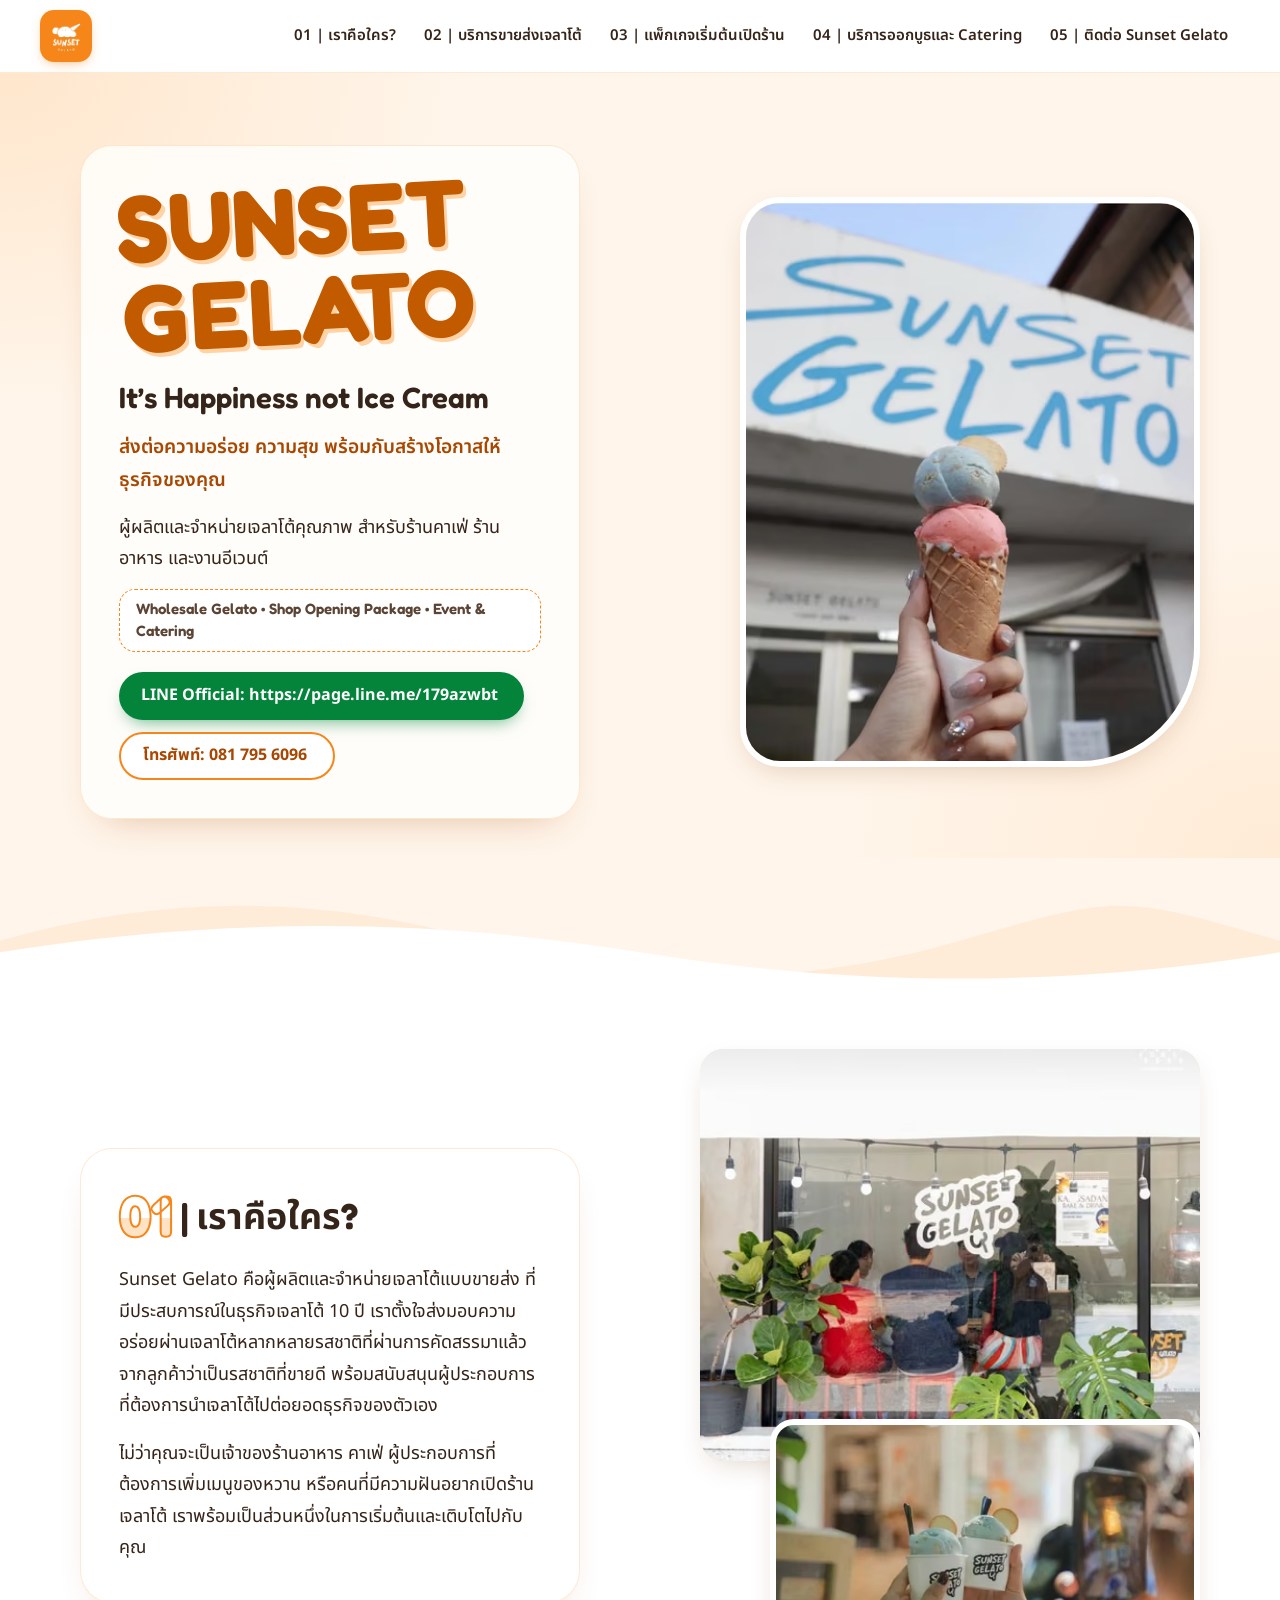
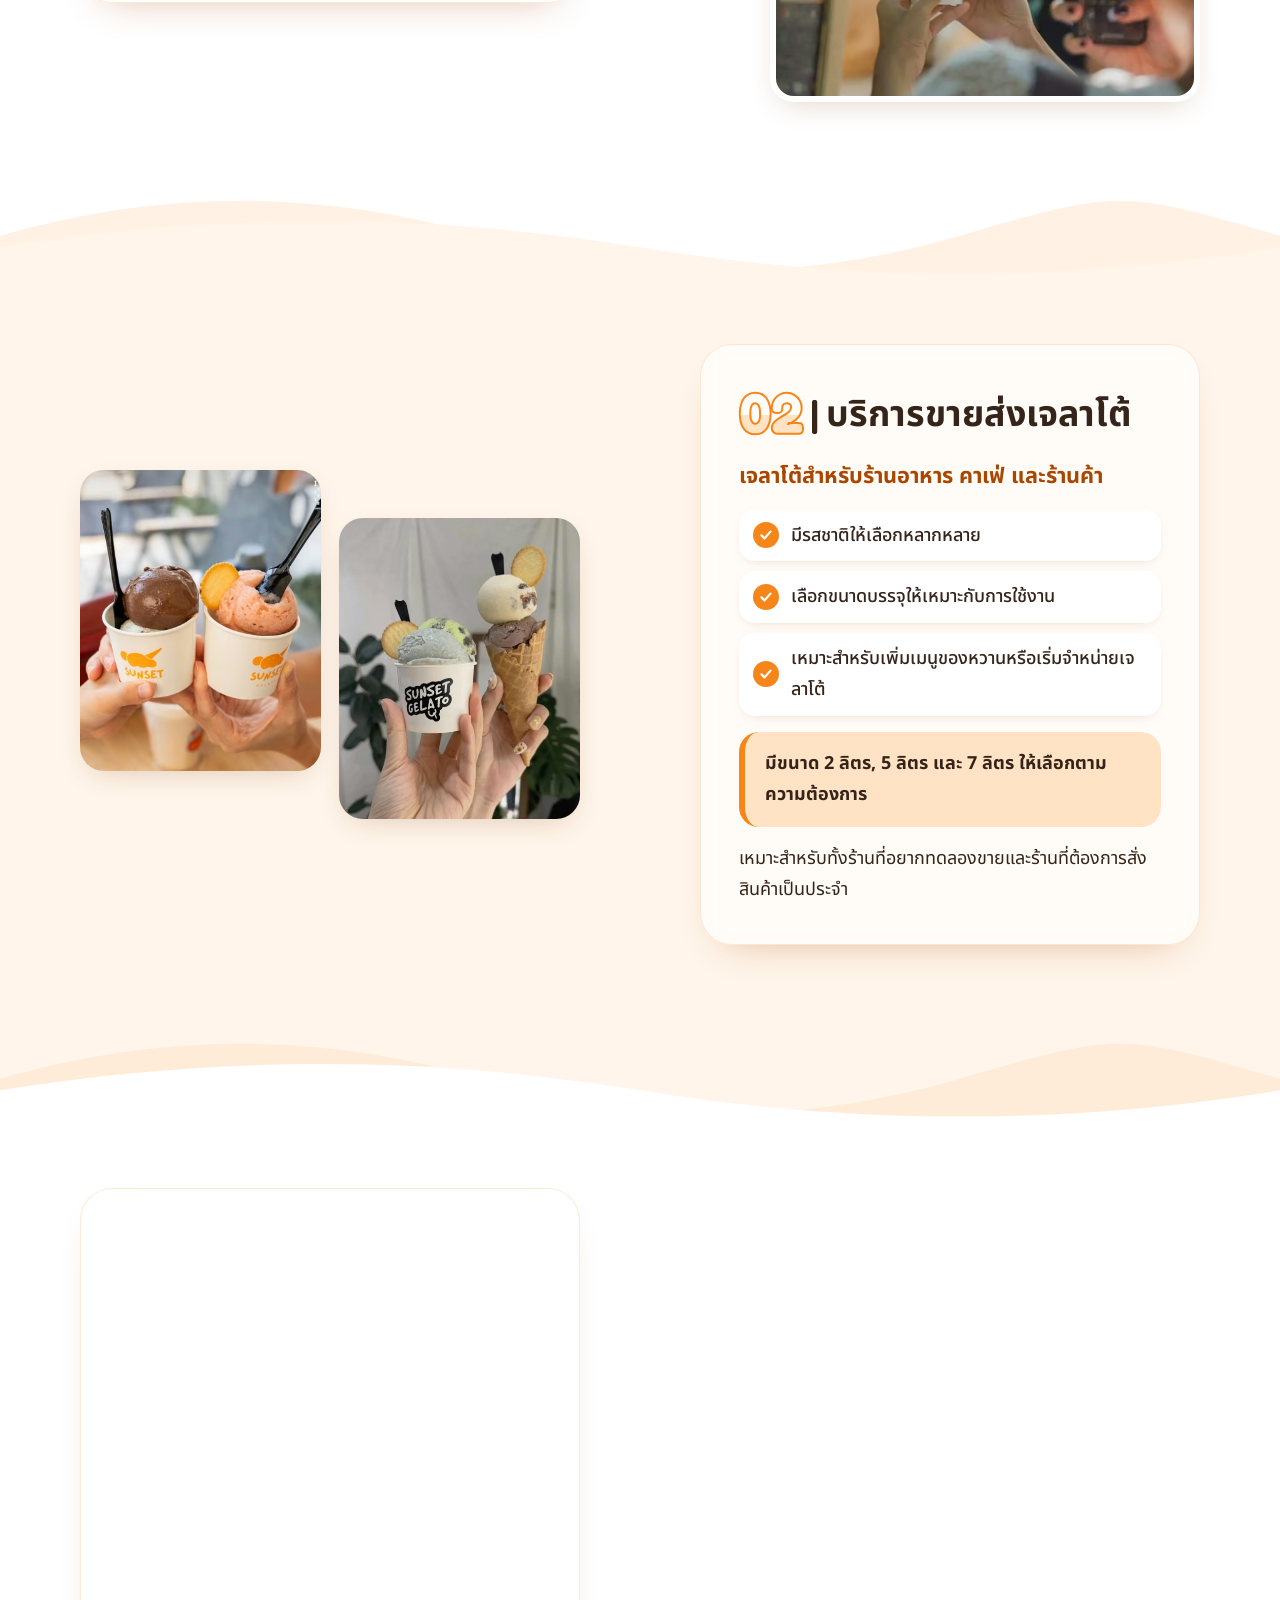
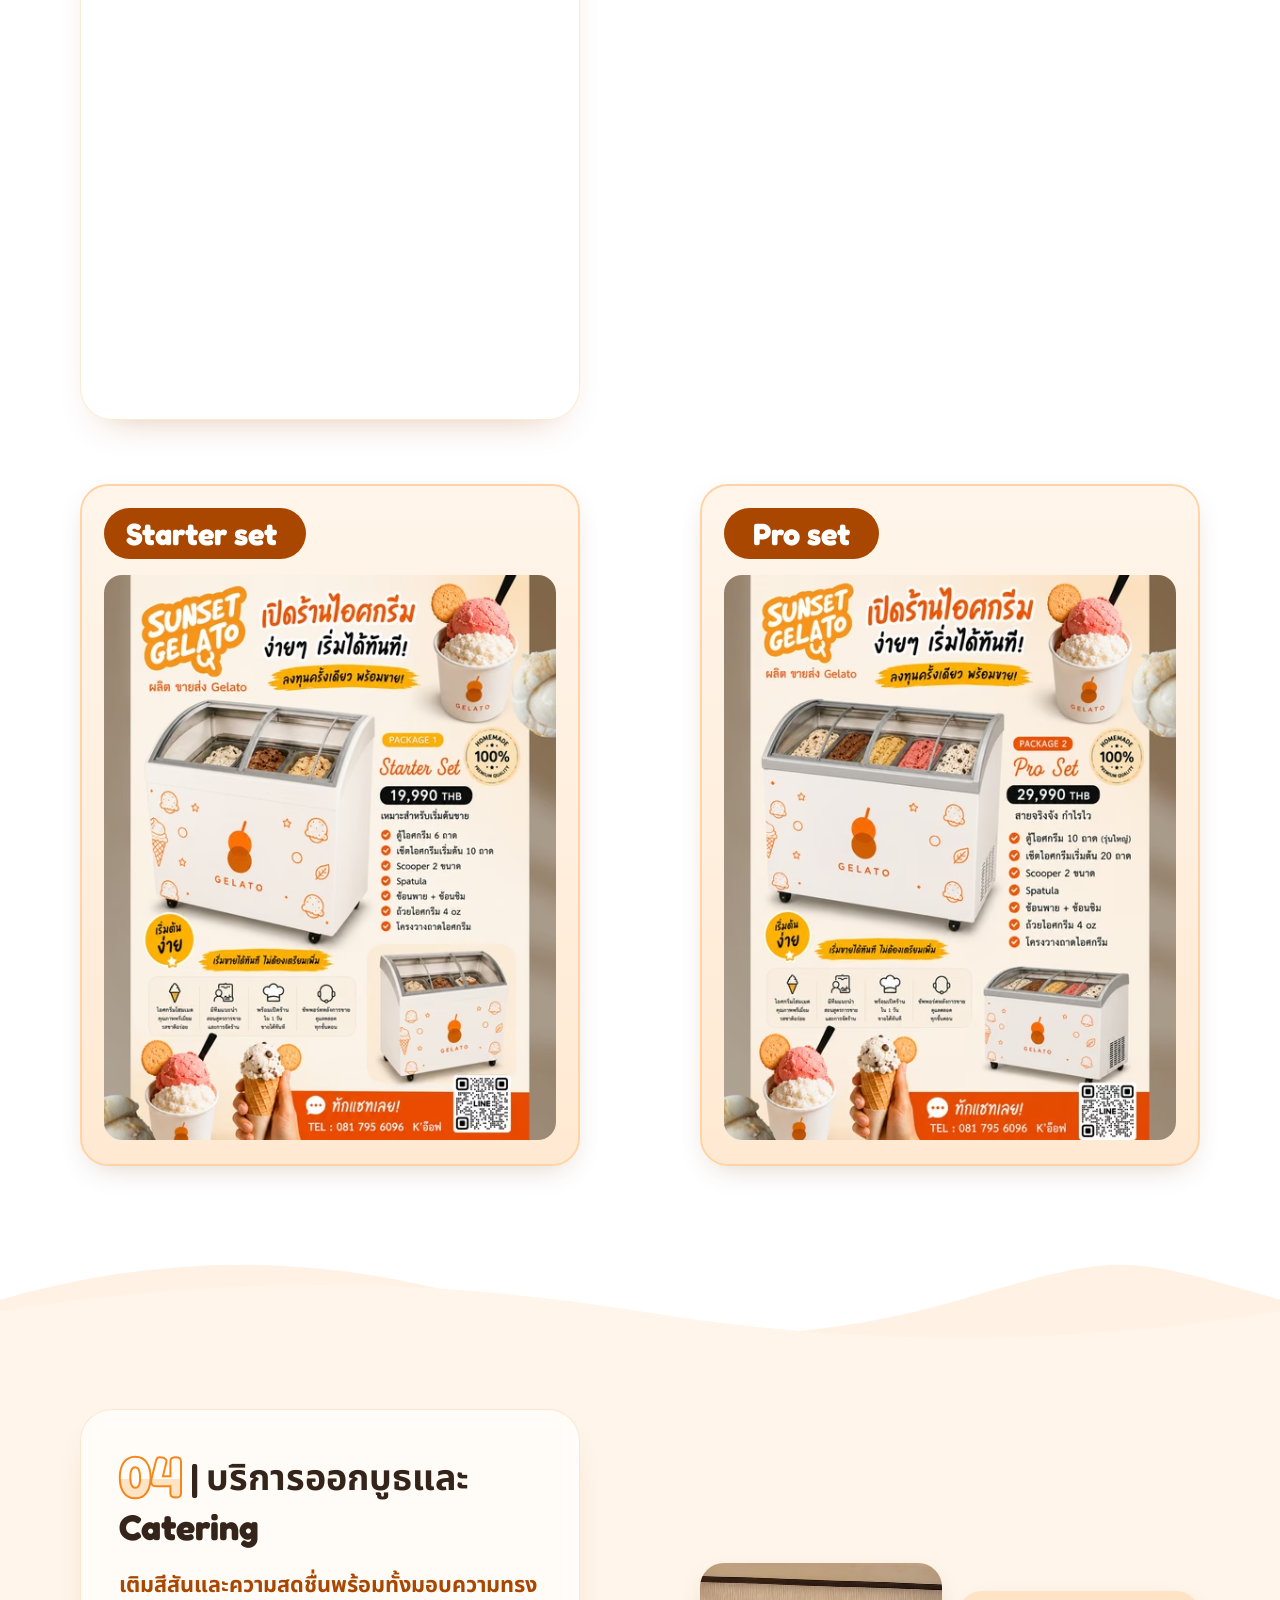
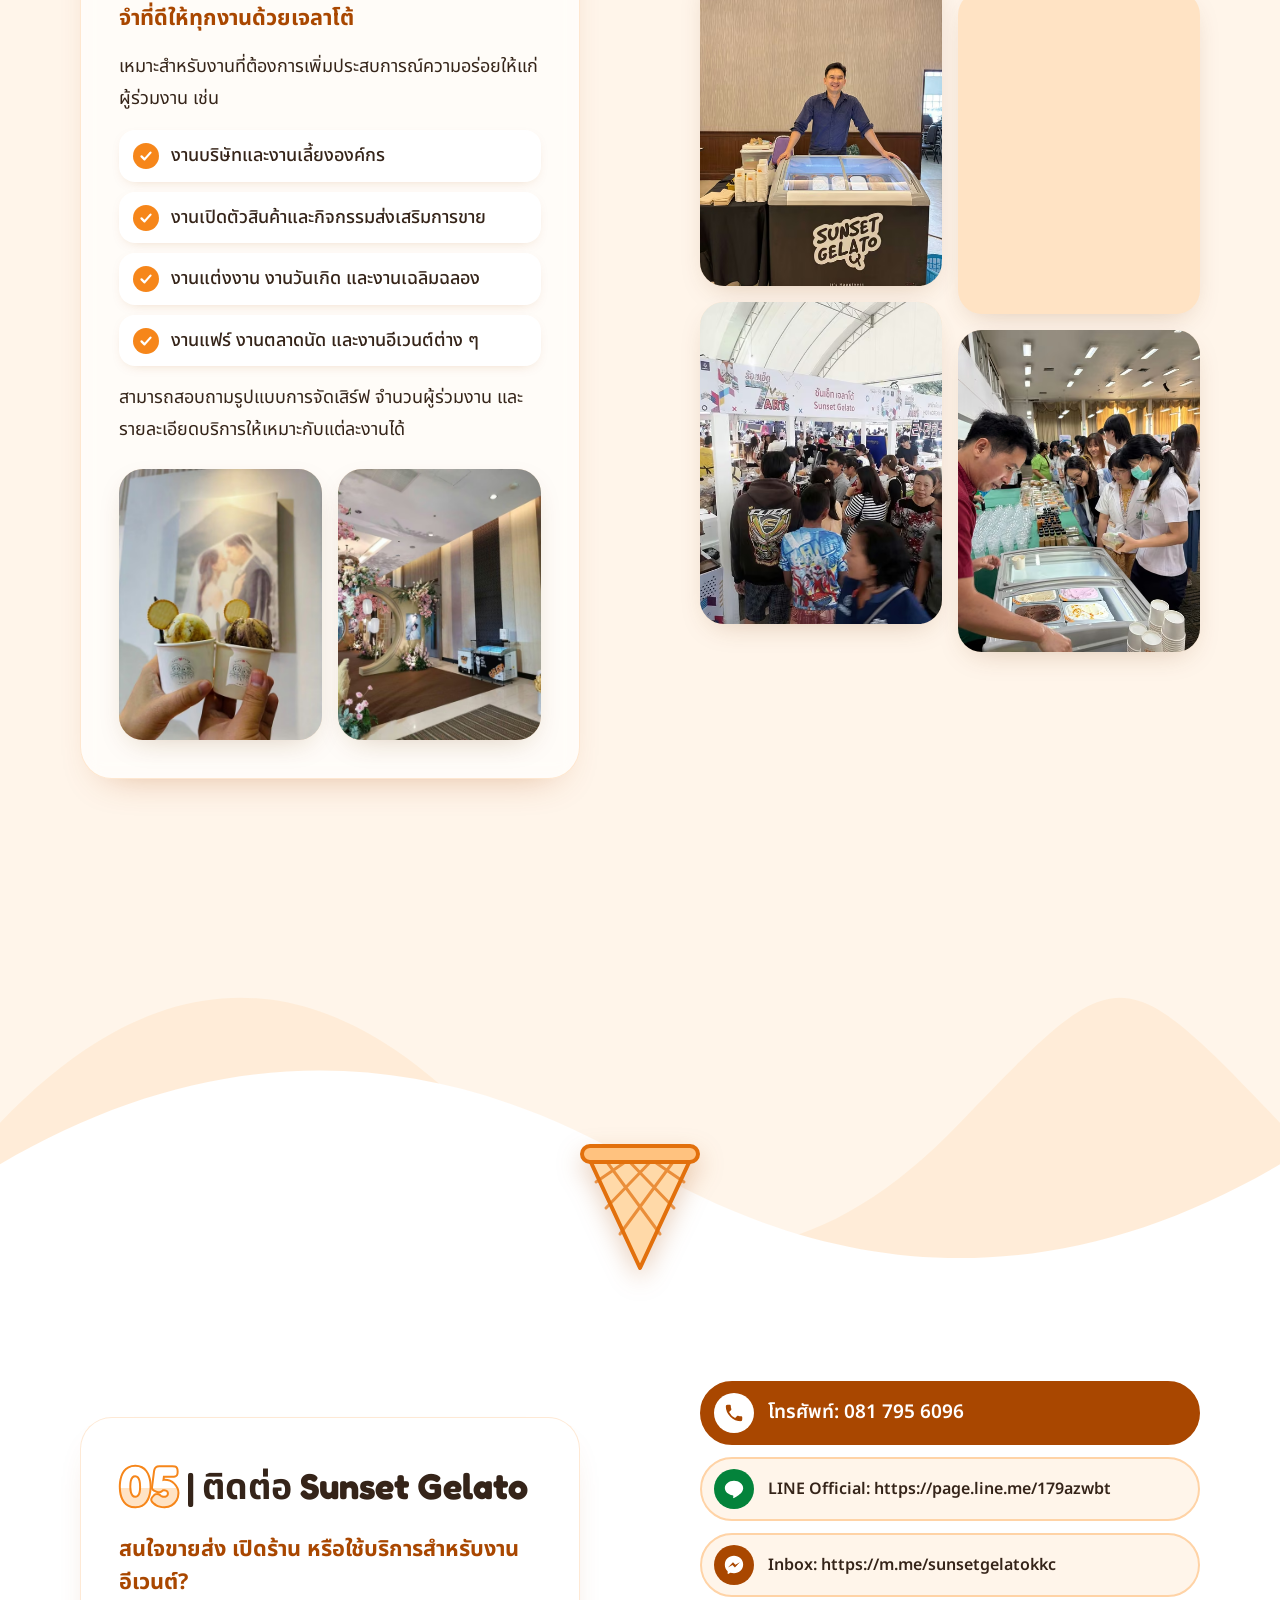
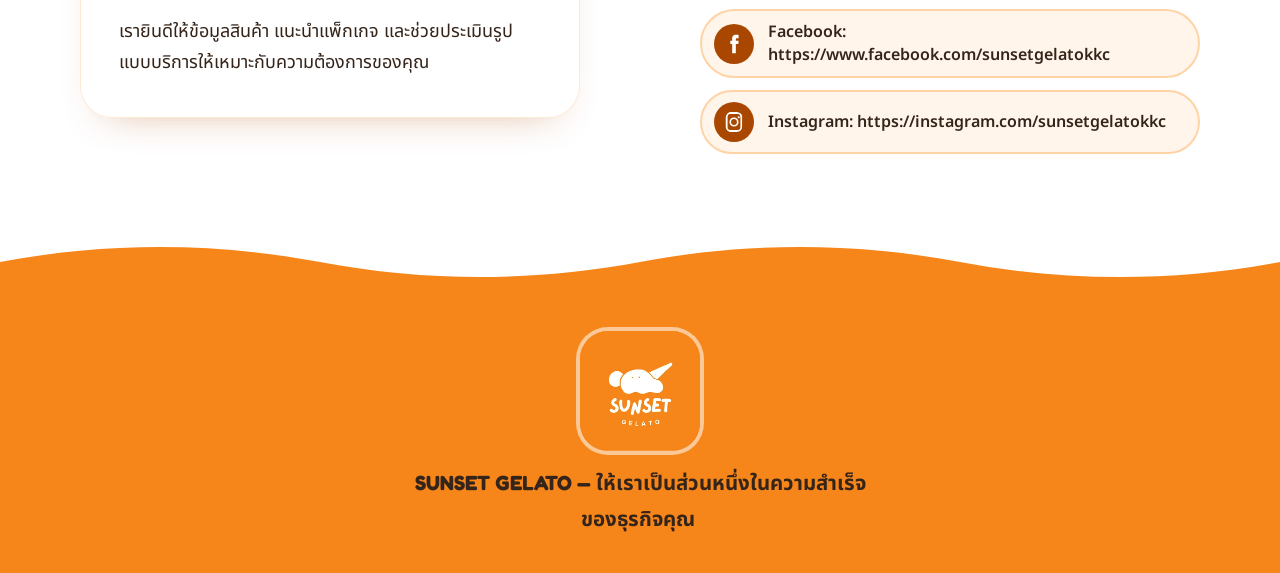
==== commit af30d8b0: "Replace single falling cone with scoop shower and catching cone Scoops in several flavours drop from" ====
--- a/site/index.html
+++ b/site/index.html
@@ -39,30 +39,7 @@
   </div>
 </header>
 
-<!-- Decorative ice cream that falls along the centre lane with scroll -->
-<div class="ic-layer" aria-hidden="true">
-  <div class="ic-path"></div>
-  <div class="ic" id="icecream">
-    <div class="ic-body">
-      <svg viewBox="0 0 120 170" width="120" height="170" focusable="false">
-        <g stroke="#E2700C" stroke-width="4" stroke-linecap="round" stroke-linejoin="round">
-          <path d="M26 74 L60 164 L94 74 Z" fill="#FFD9A8"/>
-          <path d="M38 78 L74 128 M54 76 L84 106 M70 76 L90 92 M82 78 L46 128 M66 76 L36 106 M50 76 L30 92" fill="none" stroke-width="3" opacity=".75"/>
-          <path d="M18 74 C8 74 8 56 22 54 C18 36 36 26 48 34 C52 16 78 14 84 32 C98 26 112 40 102 54 C114 58 112 76 100 74 C98 84 88 80 86 76 C82 92 72 84 72 78 C64 86 56 80 56 76 C48 86 38 80 40 74 Z" fill="#FFFFFF"/>
-        </g>
-        <g fill="#F6861A">
-          <rect x="40" y="44" width="10" height="4" rx="2" transform="rotate(-30 45 46)"/>
-          <rect x="66" y="36" width="10" height="4" rx="2" transform="rotate(25 71 38)"/>
-          <rect x="80" y="54" width="10" height="4" rx="2" transform="rotate(-10 85 56)"/>
-          <rect x="26" y="60" width="10" height="4" rx="2" transform="rotate(40 31 62)"/>
-          <rect x="56" y="58" width="10" height="4" rx="2" transform="rotate(-50 61 60)"/>
-        </g>
-        <path d="M88 20 L104 6" stroke="#F6861A" stroke-width="4" stroke-linecap="round"/>
-        <path d="M96 26 L114 22" stroke="#F6861A" stroke-width="4" stroke-linecap="round"/>
-      </svg>
-    </div>
-  </div>
-</div>
+<div class="scoop-layer" aria-hidden="true"></div>
 
 <main>
 
@@ -80,14 +57,14 @@
         <a class="btn btn-ghost" href="tel:0817956096"><span data-p="62">โทรศัพท์: 081 795 6096 </span></a>
       </div>
     </div>
-    <div class="lane" aria-hidden="true"><div class="drop-zone" data-zone></div></div>
+    <div class="lane" aria-hidden="true"></div>
     <div class="hero-media" data-reveal="up-sm" style="--d:1">
       <button class="zoom frame frame-hero" type="button" data-full="assets/original/image4.png" data-w="727" data-h="901"><picture><source type="image/avif" srcset="assets/img/image4-480.avif 480w, assets/img/image4-727.avif 727w" sizes="(min-width: 1024px) 460px, (min-width: 768px) 40vw, 88vw"><source type="image/webp" srcset="assets/img/image4-480.webp 480w, assets/img/image4-727.webp 727w" sizes="(min-width: 1024px) 460px, (min-width: 768px) 40vw, 88vw"><img src="assets/img/image4-727.webp" alt="SUNSET GELATO " width="727" height="901" loading="eager" fetchpriority="high" decoding="async" data-src-name="image4.png"></picture></button>
     </div>
   </div>
 </section>
 
-<div class="wave wave-cream-white" aria-hidden="true"><div class="drop-zone" data-zone></div>
+<div class="wave wave-cream-white" aria-hidden="true">
   <svg class="wave-back" viewBox="0 0 2880 120" preserveAspectRatio="none"><path d="M0 70 C180 30 360 30 540 70 S900 110 1080 70 S1260 30 1440 70 S1800 110 1980 70 S2340 30 2520 70 S2700 110 2880 70 V120 H0 Z"/></svg>
   <svg class="wave-front" viewBox="0 0 2880 120" preserveAspectRatio="none"><path d="M0 80 C240 50 480 50 720 80 S1200 110 1440 80 S1920 50 2160 80 S2640 110 2880 80 V120 H0 Z"/></svg>
 </div>
@@ -108,7 +85,7 @@
   </div>
 </section>
 
-<div class="wave wave-white-cream" aria-hidden="true"><div class="drop-zone" data-zone></div>
+<div class="wave wave-white-cream" aria-hidden="true">
   <svg class="wave-back" viewBox="0 0 2880 120" preserveAspectRatio="none"><path d="M0 70 C180 30 360 30 540 70 S900 110 1080 70 S1260 30 1440 70 S1800 110 1980 70 S2340 30 2520 70 S2700 110 2880 70 V120 H0 Z"/></svg>
   <svg class="wave-front" viewBox="0 0 2880 120" preserveAspectRatio="none"><path d="M0 80 C240 50 480 50 720 80 S1200 110 1440 80 S1920 50 2160 80 S2640 110 2880 80 V120 H0 Z"/></svg>
 </div>
@@ -135,7 +112,7 @@
   </div>
 </section>
 
-<div class="wave wave-cream-white" aria-hidden="true"><div class="drop-zone" data-zone></div>
+<div class="wave wave-cream-white" aria-hidden="true">
   <svg class="wave-back" viewBox="0 0 2880 120" preserveAspectRatio="none"><path d="M0 70 C180 30 360 30 540 70 S900 110 1080 70 S1260 30 1440 70 S1800 110 1980 70 S2340 30 2520 70 S2700 110 2880 70 V120 H0 Z"/></svg>
   <svg class="wave-front" viewBox="0 0 2880 120" preserveAspectRatio="none"><path d="M0 80 C240 50 480 50 720 80 S1200 110 1440 80 S1920 50 2160 80 S2640 110 2880 80 V120 H0 Z"/></svg>
 </div>
@@ -179,7 +156,7 @@
   </div>
 </section>
 
-<div class="wave wave-white-cream" aria-hidden="true"><div class="drop-zone" data-zone></div>
+<div class="wave wave-white-cream" aria-hidden="true">
   <svg class="wave-back" viewBox="0 0 2880 120" preserveAspectRatio="none"><path d="M0 70 C180 30 360 30 540 70 S900 110 1080 70 S1260 30 1440 70 S1800 110 1980 70 S2340 30 2520 70 S2700 110 2880 70 V120 H0 Z"/></svg>
   <svg class="wave-front" viewBox="0 0 2880 120" preserveAspectRatio="none"><path d="M0 80 C240 50 480 50 720 80 S1200 110 1440 80 S1920 50 2160 80 S2640 110 2880 80 V120 H0 Z"/></svg>
 </div>
@@ -214,7 +191,16 @@
 </section>
 
 <div class="wave wave-cream-white wave-landing" aria-hidden="true">
-  <div class="landing-pad"><div class="drop-zone landing" data-zone data-landing></div></div>
+  <div class="cone-catch" aria-hidden="true">
+    <div class="stack"></div>
+    <svg class="cone-svg" viewBox="0 0 120 130" focusable="false">
+      <g stroke="#E2700C" stroke-width="4" stroke-linejoin="round" stroke-linecap="round">
+        <path d="M8 14 L60 126 L112 14 Z" fill="#FFD9A8"/>
+        <path d="M24 16 L80 92 M44 14 L94 66 M66 14 L104 40 M96 16 L40 92 M76 14 L26 66 M54 14 L16 40" fill="none" stroke-width="3" opacity=".7"/>
+        <rect x="2" y="4" width="116" height="16" rx="8" fill="#FFC27F"/>
+      </g>
+    </svg>
+  </div>
   <svg class="wave-back" viewBox="0 0 2880 120" preserveAspectRatio="none"><path d="M0 70 C180 30 360 30 540 70 S900 110 1080 70 S1260 30 1440 70 S1800 110 1980 70 S2340 30 2520 70 S2700 110 2880 70 V120 H0 Z"/></svg>
   <svg class="wave-front" viewBox="0 0 2880 120" preserveAspectRatio="none"><path d="M0 80 C240 50 480 50 720 80 S1200 110 1440 80 S1920 50 2160 80 S2640 110 2880 80 V120 H0 Z"/></svg>
 </div>
--- a/site/styles.css
+++ b/site/styles.css
@@ -16,11 +16,11 @@
 
   --wrap: 1200px;
   --gutter: clamp(16px, 4vw, 40px);
-  --lane: 180px;
+  --lane: 120px;
   --radius: 24px;
   --shadow: 0 10px 30px -12px rgba(120, 60, 10, .28);
   --header-h: 72px;
-  --ic-size: 128px;
+  --cone-w: 120px;
 }
 
 *, *::before, *::after { box-sizing: border-box; }
@@ -164,34 +164,57 @@
 
 /* ---------- Waves between sections ---------- */
 .wave { position: relative; height: 140px; overflow: hidden; }
-.wave svg { position: absolute; left: 0; bottom: -1px; width: 200%; height: 100%; }
+.wave > svg { position: absolute; left: 0; bottom: -1px; width: 200%; height: 100%; }
 .wave-back { opacity: .45; animation: waveDrift 22s linear infinite reverse; }
 .wave-front { animation: waveDrift 14s linear infinite; }
 .wave-cream-white { background: var(--cream); }
-.wave-cream-white path { fill: var(--white); }
+.wave-cream-white > svg path { fill: var(--white); }
 .wave-white-cream { background: var(--white); }
-.wave-white-cream path { fill: var(--cream); }
+.wave-white-cream > svg path { fill: var(--cream); }
 .wave-white-cream .wave-back path { fill: var(--orange-soft); }
 .wave-cream-white .wave-back path { fill: var(--orange-soft); }
 @keyframes waveDrift { from { transform: translateX(0); } to { transform: translateX(-50%); } }
 
-.drop-zone { position: absolute; left: 50%; top: 0; bottom: 0; width: 1px; }
-.lane .drop-zone { top: 10%; bottom: 10%; }
-.wave-landing { height: 220px; }
-.landing-pad { position: absolute; inset: 0; z-index: 1; }
-.landing-pad .drop-zone { top: 10px; bottom: 50px; }
-/* small plate the ice cream lands on */
-.landing-pad::after {
-  content: ""; position: absolute; left: 50%; bottom: 44px; width: 150px; height: 18px;
-  transform: translateX(-50%); border-radius: 50%;
-  background: radial-gradient(closest-side, rgba(246, 134, 26, .35), transparent);
-}
+/* Landing: cone that collects one scoop per section */
+.wave-landing { height: 500px; }
+.cone-catch {
+  position: absolute; left: 50%; bottom: 58px; z-index: 3;
+  width: var(--cone-w); margin-left: calc(var(--cone-w) / -2);
+}
+.cone-svg { display: block; width: 100%; height: auto; position: relative; z-index: 2; filter: drop-shadow(0 10px 12px rgba(169, 71, 0, .25)); }
+.stack { position: absolute; left: 0; right: 0; bottom: 84%; height: 0; z-index: 1; }
+.stack .scoop { position: absolute; left: 50%; bottom: 0; width: calc(var(--cone-w) * 1.04); margin-left: calc(var(--cone-w) * -0.52); }
+.stack .scoop.drop-in { animation: scoopDrop .7s cubic-bezier(.3, 1.5, .5, 1) both; }
+.stack .scoop.pop-out { animation: scoopOut .3s ease-in forwards; }
+.cone-catch.full .cone-svg { animation: coneWiggle .6s ease; }
+@keyframes scoopDrop {
+  0% { transform: translateY(-260px) rotate(var(--r0, -20deg)); opacity: 0; }
+  20% { opacity: 1; }
+  70% { transform: translateY(6px) scale(1.08, .9) rotate(0deg); }
+  100% { transform: translateY(0) rotate(var(--r1, 0deg)); }
+}
+@keyframes scoopOut { to { transform: translateY(-80px) scale(.6); opacity: 0; } }
+@keyframes coneWiggle { 0%, 100% { transform: rotate(0); } 30% { transform: rotate(-6deg); } 60% { transform: rotate(5deg); } }
 
 /* ---------- Sections ---------- */
 .sec { position: relative; padding: clamp(28px, 4vw, 56px) 0; }
 .sec-white { background: var(--white); }
 .sec-cream { background: var(--cream); }
 .col-text { display: grid; gap: 16px; align-content: start; }
+
+/* Content floats above the scoop layer; text sits on glass cards */
+.split > *, .site-footer { position: relative; z-index: 2; }
+.split > .lane { z-index: auto; }
+.col-text, .hero-copy {
+  background: rgba(255, 255, 255, .78);
+  -webkit-backdrop-filter: blur(10px) saturate(1.3);
+  backdrop-filter: blur(10px) saturate(1.3);
+  border: 1.5px solid rgba(246, 134, 26, .18);
+  border-radius: 32px;
+  padding: clamp(20px, 3vw, 40px);
+  box-shadow: 0 18px 40px -26px rgba(169, 71, 0, .45);
+}
+.sec-cream .col-text { background: rgba(255, 255, 255, .72); }
 .sec-head {
   font-family: var(--font-display); font-weight: 700;
   font-size: clamp(26px, 2.8vw, 38px); line-height: 1.25;
@@ -289,40 +312,14 @@
 
 .mobile-bar { display: none; }
 
-/* ---------- Falling ice cream ---------- */
-.ic-layer { position: absolute; top: 0; left: 0; width: 100%; height: 0; z-index: 20; pointer-events: none; }
-.ic-path {
-  position: absolute; left: 50%; width: 0; border-left: 3px dotted rgba(246, 134, 26, .45);
-  transform: translateX(-1.5px);
-}
-.ic {
-  position: absolute; left: 50%; top: 0; width: var(--ic-size); margin-left: calc(var(--ic-size) / -2);
-  will-change: transform; transition: opacity .3s;
-}
-.ic-body { transform-origin: 50% 70%; }
-.ic svg { width: 100%; height: auto; display: block; filter: drop-shadow(0 10px 10px rgba(169, 71, 0, .22)); }
-.ic.landed .ic-body { animation: icBounce .7s cubic-bezier(.3, 1.6, .5, 1); }
-@keyframes icBounce {
-  0% { transform: scale(1, 1); }
-  25% { transform: scale(1.12, .86); }
-  55% { transform: scale(.94, 1.08) translateY(-10px); }
-  100% { transform: scale(1, 1); }
-}
-.drip {
-  position: absolute; width: 9px; height: 13px; margin-left: -4.5px;
-  border-radius: 50% 50% 50% 50% / 60% 60% 40% 40%;
-  background: var(--white); border: 2px solid #F3A35A;
-  animation: drip 1.5s ease-in forwards;
-}
-.drip.o { background: #FFC58C; border-color: #F6861A; }
-@keyframes drip {
-  0% { opacity: 0; transform: translateY(-6px) scale(.4); }
-  15% { opacity: 1; transform: translateY(0) scale(1); }
-  100% { opacity: 0; transform: translateY(46px) scale(.6, 1.2); }
-}
+/* ---------- Falling scoops ---------- */
+.scoop-layer { position: fixed; inset: 0; z-index: 1; pointer-events: none; overflow: hidden; }
+.scoop-layer .scoop { position: absolute; left: 0; top: 0; will-change: transform; }
+.scoop svg { display: block; width: 100%; height: auto; overflow: visible; }
+body.lb-open .scoop-layer { visibility: hidden; }
 .sprinkle {
   position: absolute; width: 12px; height: 4px; border-radius: 3px; margin: -2px 0 0 -6px;
-  background: var(--c, var(--orange));
+  background: var(--c, var(--orange)); z-index: 4;
   animation: sprinkle .95s cubic-bezier(.15, .7, .3, 1) forwards;
 }
 @keyframes sprinkle {
@@ -330,7 +327,6 @@
   70% { opacity: 1; }
   100% { opacity: 0; transform: translate(var(--x), var(--y)) rotate(var(--r)) scale(1); }
 }
-body.lb-open .ic-layer { visibility: hidden; }
 
 /* ---------- Lightbox ---------- */
 .lightbox {
@@ -369,20 +365,20 @@
 
 /* ---------- Tablet ---------- */
 @media (max-width: 1023px) {
-  :root { --lane: 110px; --ic-size: 84px; }
+  :root { --lane: 56px; --cone-w: 104px; }
   .wave { height: 120px; }
 }
 
 /* ---------- Mobile ---------- */
 @media (max-width: 767px) {
-  :root { --ic-size: 62px; --header-h: 64px; --radius: 20px; }
+  :root { --cone-w: 88px; --header-h: 64px; --radius: 20px; }
   body { padding-bottom: 86px; }
   .brand img { width: 46px; height: 46px; }
   .split { grid-template-columns: minmax(0, 1fr); }
   .split-rev .col-media { order: 3; }
   .split-rev .lane { order: 2; }
   .lane { height: 0; }
-  .hero .lane { height: 110px; }
+  .hero .lane { height: 24px; }
   .hero-media { justify-self: center; max-width: 380px; }
   .col-media { margin-top: 28px; }
   .about-sub { margin-top: -40px; }
@@ -392,10 +388,10 @@
   .col-media.gallery .frame:nth-child(even),
   .js .col-media.gallery [data-reveal].in:nth-child(even) { transform: none; }
   .wave { height: 110px; }
-  .wave-landing { height: 170px; }
-  .landing-pad .drop-zone { bottom: 40px; }
-  .ic-path { display: none; }
-  .hero-actions .btn { flex: 1 1 100%; }
+  .wave-landing { height: 390px; }
+  .cone-catch { bottom: 44px; }
+  .col-text, .hero-copy { border-radius: 26px; }
+    .hero-actions .btn { flex: 1 1 100%; }
   .site-footer { margin-top: 40px; }
   .js [data-reveal] { transform: translateY(14px); transition-duration: .45s; transition-delay: calc(var(--d, 0) * 50ms); }
   .js [data-reveal="right"] { transform: translateX(12px); }
@@ -419,5 +415,5 @@
   .js [data-reveal] { opacity: 1; transform: none; }
   .js .hero-title[data-reveal] { transform: rotate(-3deg); }
   .frame:hover img { transform: none; }
-  .drip, .sprinkle { display: none; }
-}
+  .sprinkle, .scoop-layer { display: none; }
+}
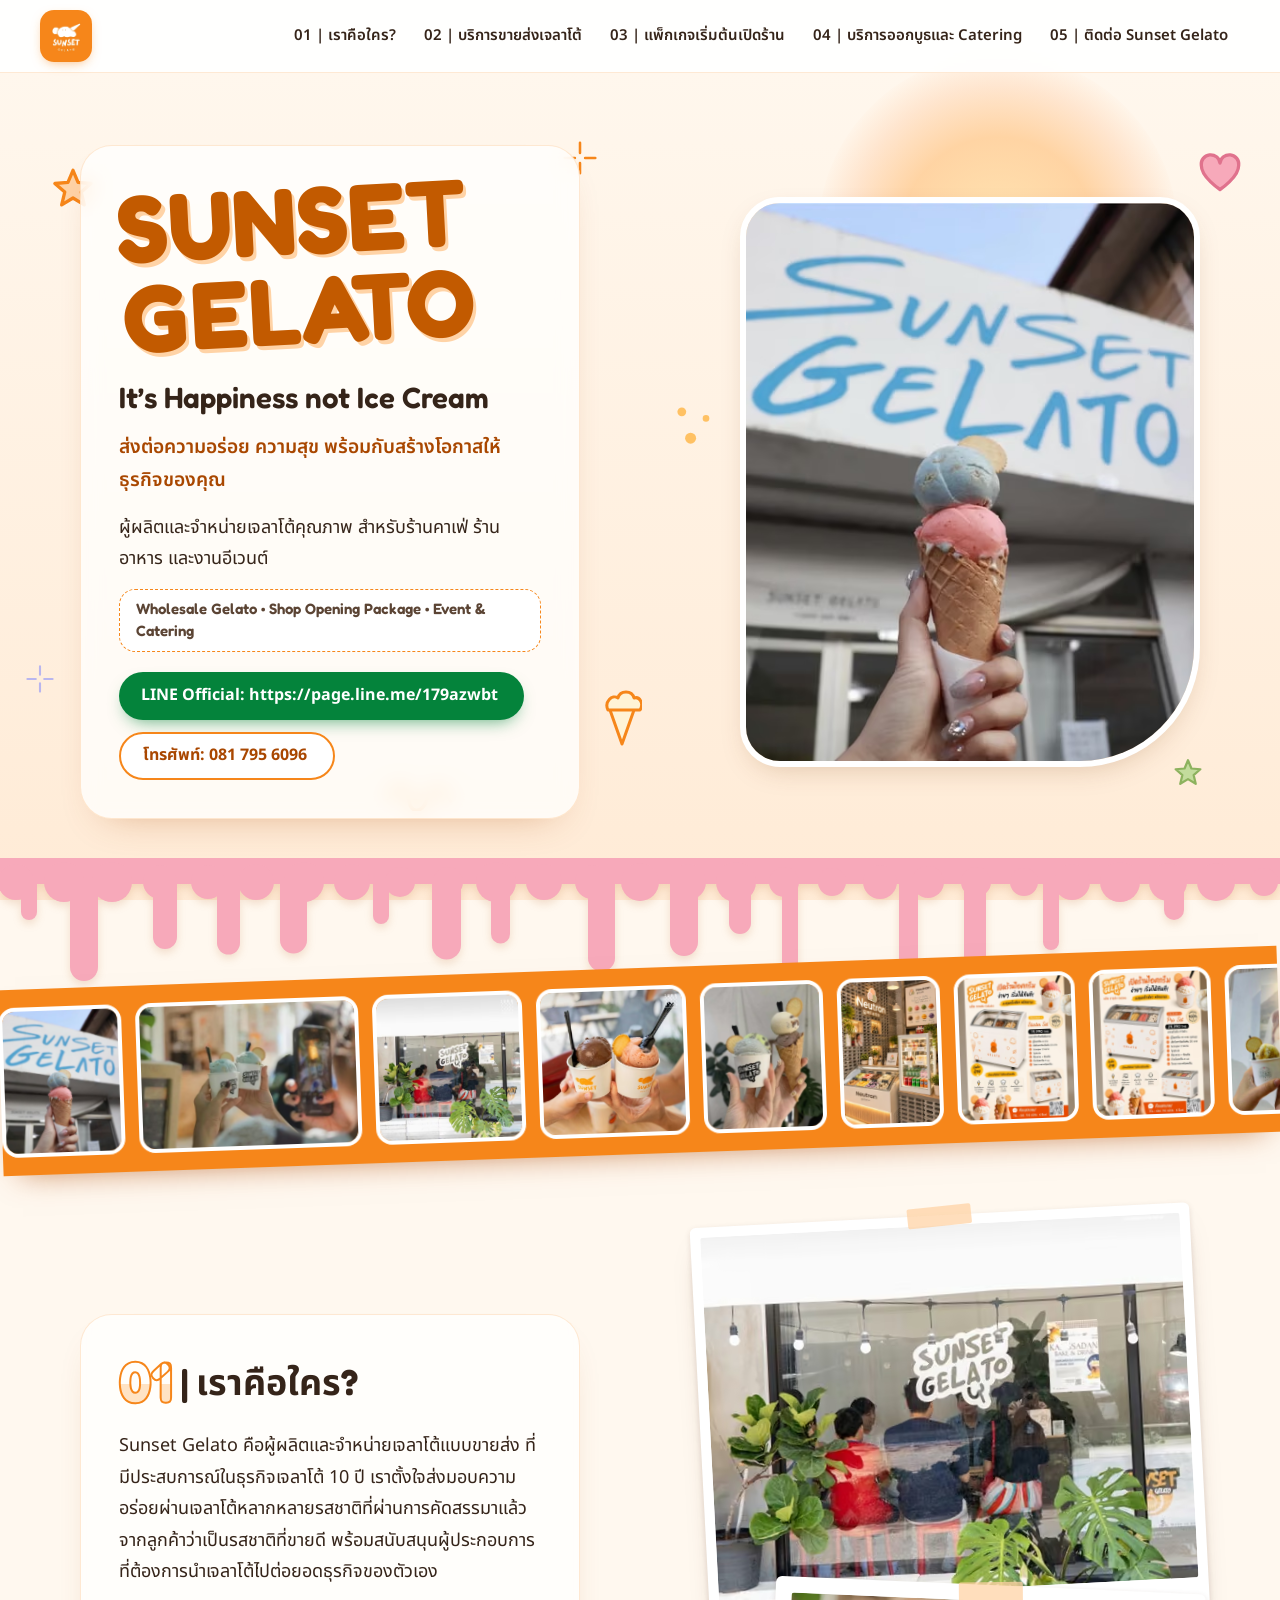
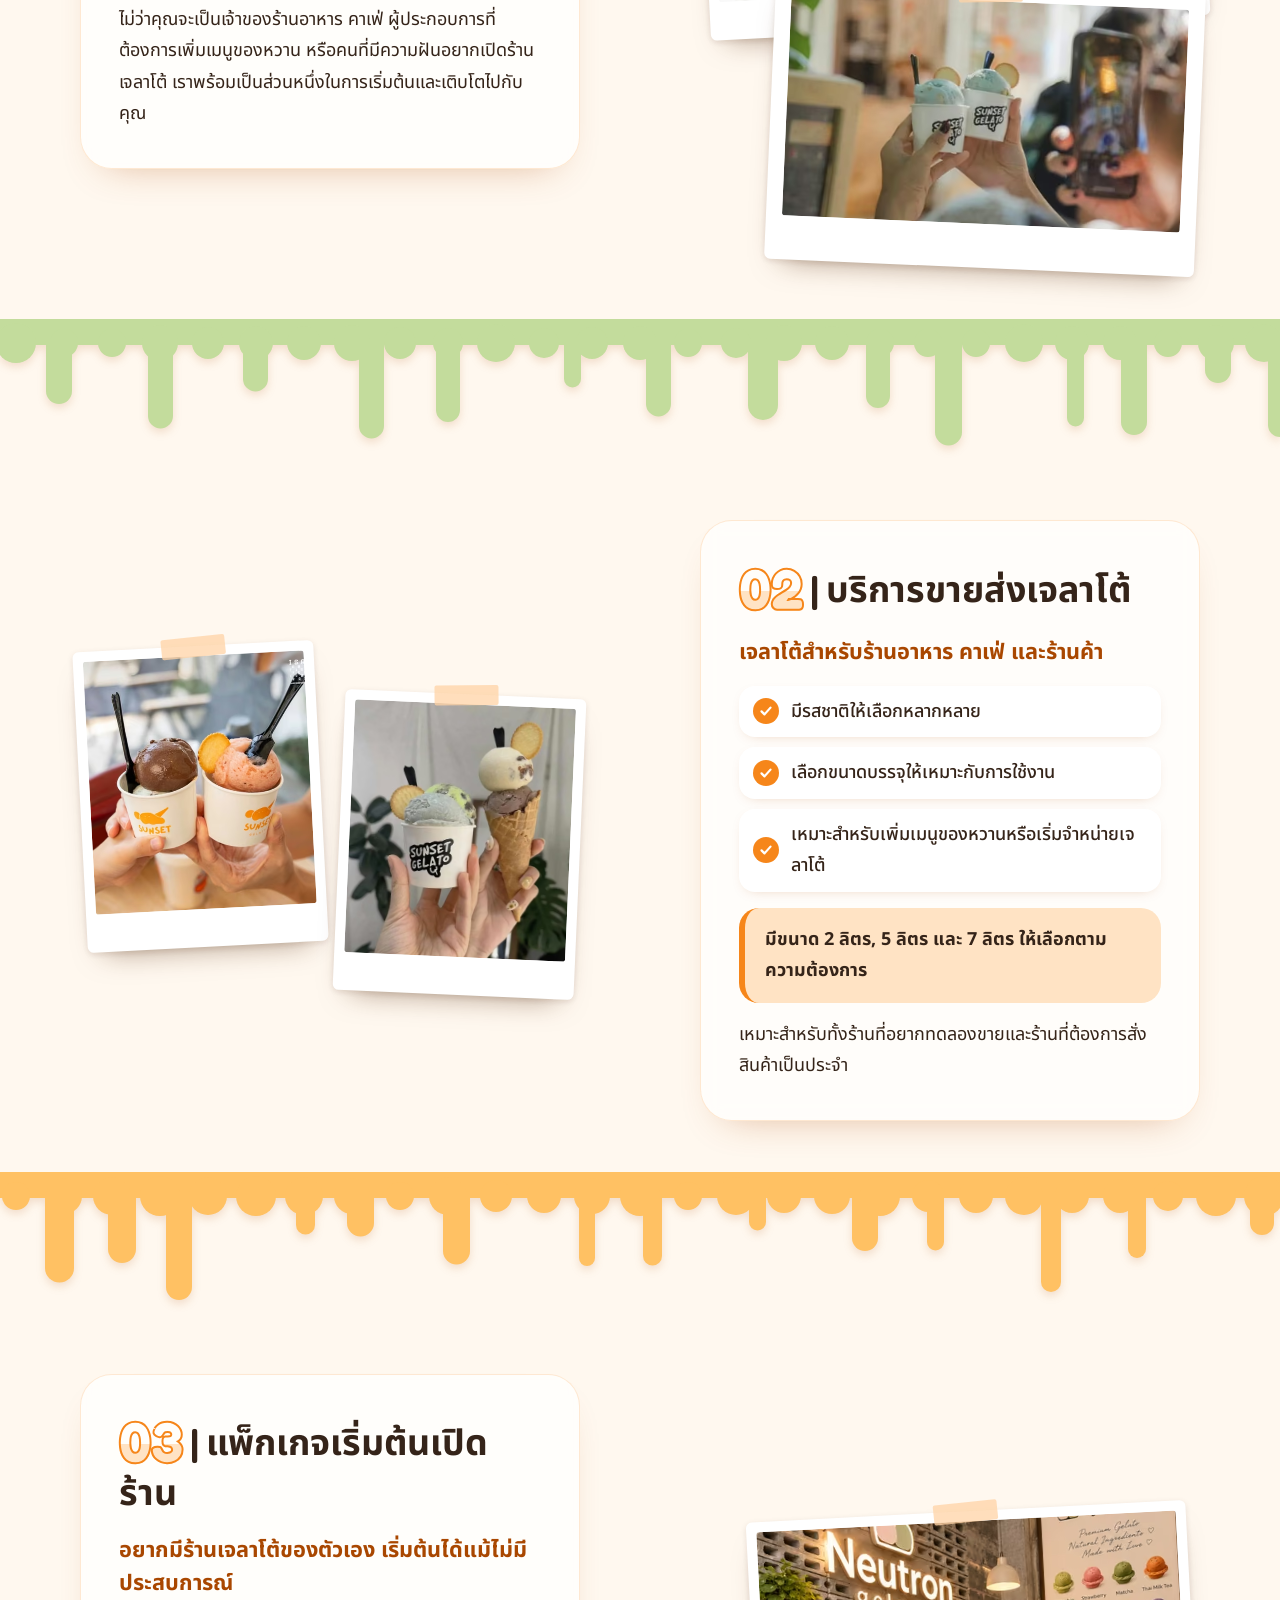
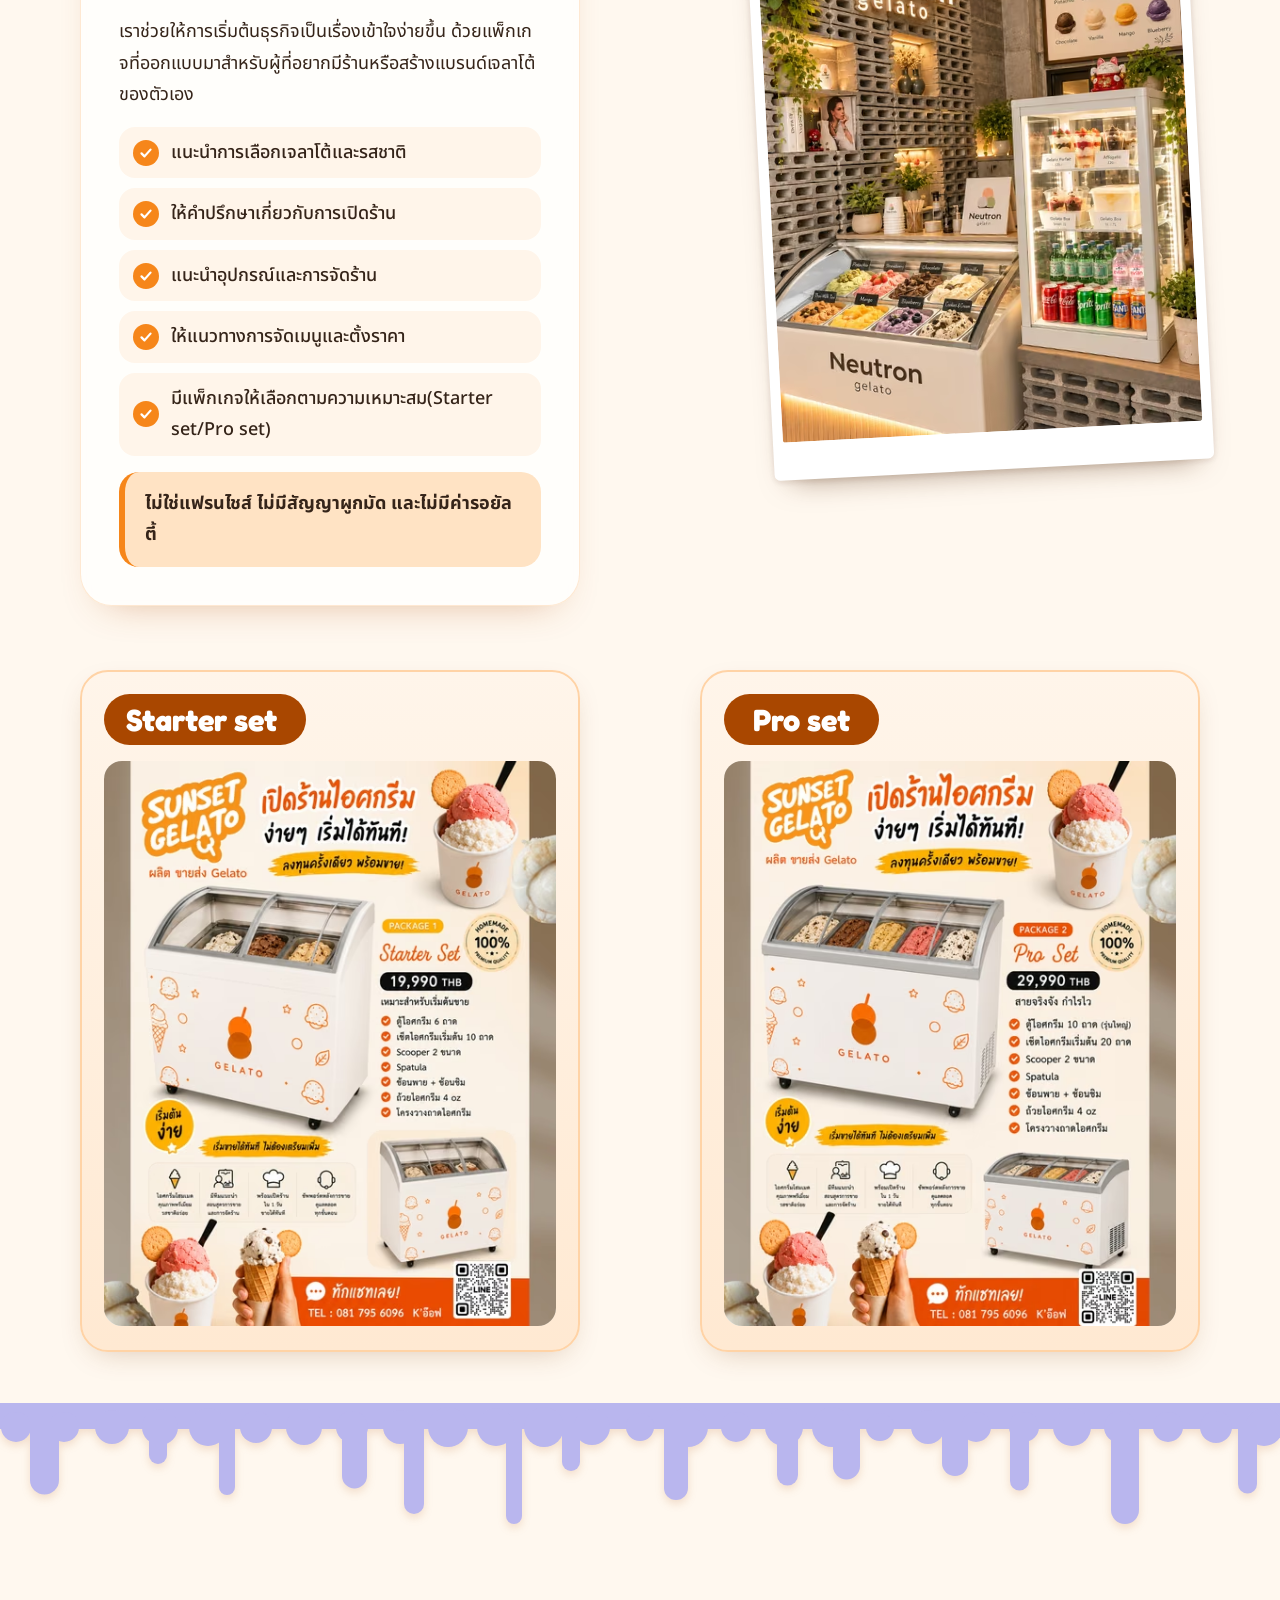
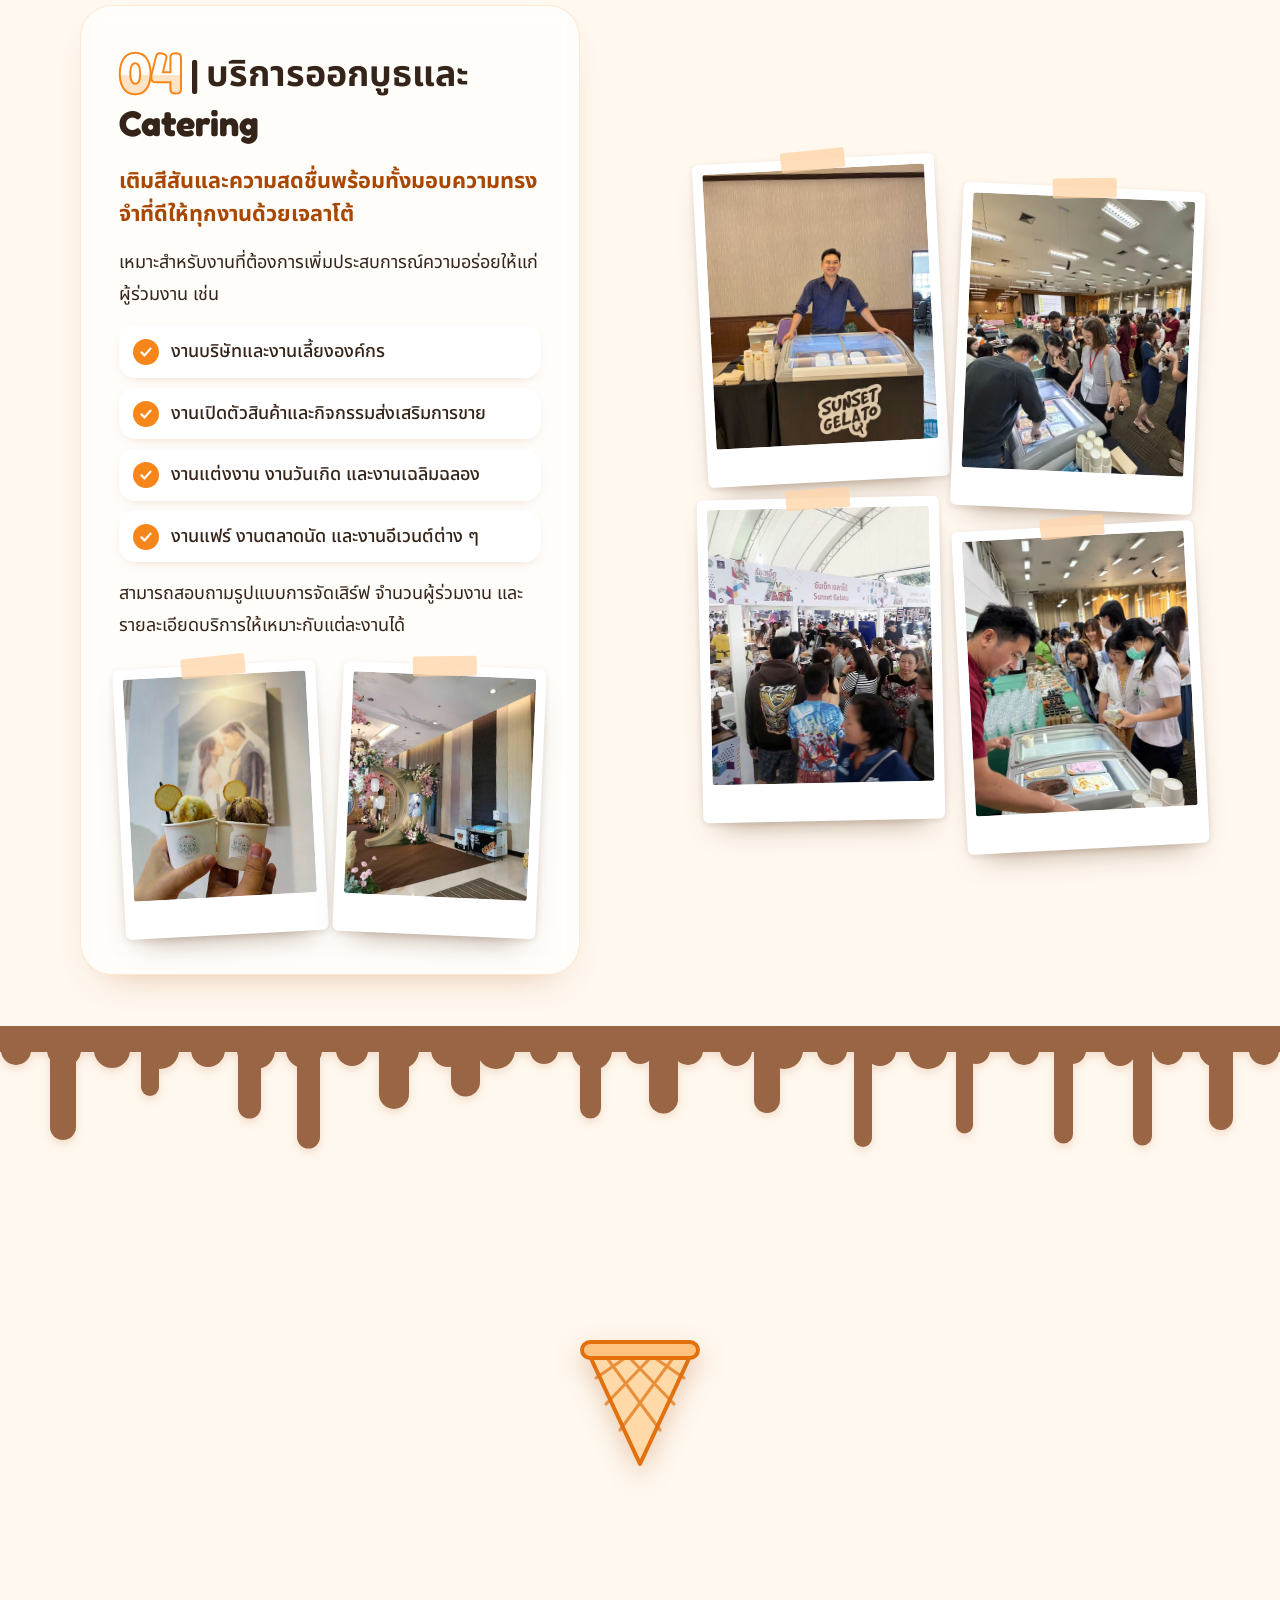
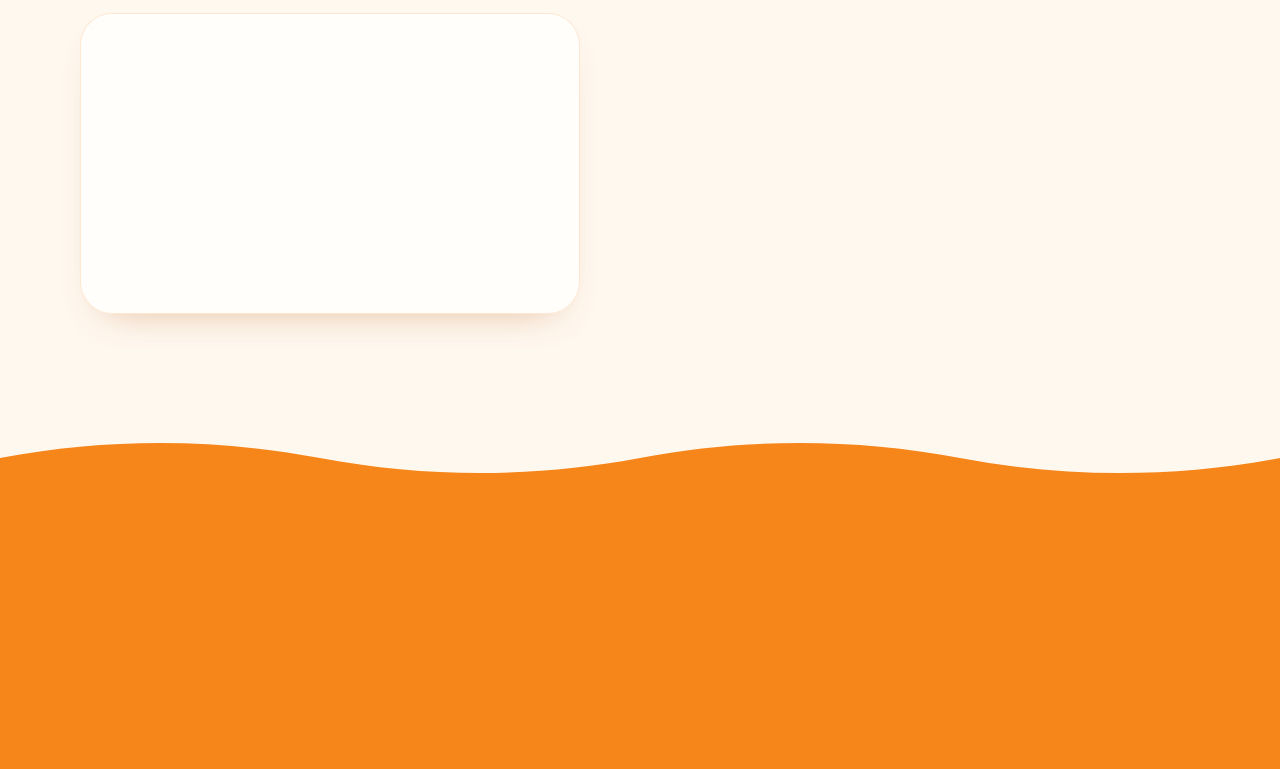
==== commit f64dae20: "Add sunset sky, melting edges, photo strip, doodles, polaroids and sprinkle trail - Fixed sky gradie" ====
--- a/site/index.html
+++ b/site/index.html
@@ -39,12 +39,24 @@
   </div>
 </header>
 
+<div class="sky" aria-hidden="true"><div class="sun"></div></div>
 <div class="scoop-layer" aria-hidden="true"></div>
+<div class="trail-layer" aria-hidden="true"></div>
 
 <main>
 
 <!-- HERO -->
 <section class="hero" id="hero">
+  <div class="doodles" aria-hidden="true">
+    <svg class="dd dd-star" style="--depth:22" viewBox="0 0 40 40"><path d="M20 3l4.6 11 11.9 1-9 7.8 2.8 11.6L20 28.2 9.7 34.4l2.8-11.6-9-7.8 11.9-1z"/></svg>
+    <svg class="dd dd-spark" style="--depth:-30" viewBox="0 0 40 40"><path d="M20 2v12M20 26v12M2 20h12M26 20h12"/></svg>
+    <svg class="dd dd-cone" style="--depth:16" viewBox="0 0 40 60"><path d="M8 22 L20 56 L32 22"/><path d="M6 22c-4-8 4-16 10-12 2-8 14-8 16 0 6-2 10 6 6 12z"/></svg>
+    <svg class="dd dd-heart" style="--depth:-18" viewBox="0 0 40 36"><path d="M20 33S3 22 3 11a8.5 8.5 0 0 1 17-2 8.5 8.5 0 0 1 17 2c0 11-17 22-17 22z"/></svg>
+    <svg class="dd dd-swirl" style="--depth:28" viewBox="0 0 60 30"><path d="M3 20c8-14 16-14 18 0s12 12 16 0 14-12 20 2"/></svg>
+    <svg class="dd dd-dots" style="--depth:-12" viewBox="0 0 40 40"><circle cx="8" cy="8" r="4"/><circle cx="30" cy="14" r="3"/><circle cx="16" cy="32" r="5"/></svg>
+    <svg class="dd dd-star2" style="--depth:-26" viewBox="0 0 40 40"><path d="M20 3l4.6 11 11.9 1-9 7.8 2.8 11.6L20 28.2 9.7 34.4l2.8-11.6-9-7.8 11.9-1z"/></svg>
+    <svg class="dd dd-spark2" style="--depth:20" viewBox="0 0 40 40"><path d="M20 2v12M20 26v12M2 20h12M26 20h12"/></svg>
+  </div>
   <div class="wrap split hero-grid">
     <div class="hero-copy">
       <h1 class="hero-title" data-p="0" data-reveal style="--d:0">SUNSET GELATO </h1>
@@ -65,9 +77,10 @@
 </section>
 
 <div class="wave wave-cream-white" aria-hidden="true">
-  <svg class="wave-back" viewBox="0 0 2880 120" preserveAspectRatio="none"><path d="M0 70 C180 30 360 30 540 70 S900 110 1080 70 S1260 30 1440 70 S1800 110 1980 70 S2340 30 2520 70 S2700 110 2880 70 V120 H0 Z"/></svg>
-  <svg class="wave-front" viewBox="0 0 2880 120" preserveAspectRatio="none"><path d="M0 80 C240 50 480 50 720 80 S1200 110 1440 80 S1920 50 2160 80 S2640 110 2880 80 V120 H0 Z"/></svg>
-</div>
+  <svg class="drip-edge" viewBox="0 0 1440 140" preserveAspectRatio="xMidYMin slice" aria-hidden="true" focusable="false"><g fill="#F7A9BA"><rect x="0" y="0" width="1440" height="26"/><circle cx="0" cy="24" r="17"/><circle cx="48" cy="24" r="20"/><circle cx="96" cy="24" r="18"/><circle cx="144" cy="24" r="20"/><circle cx="192" cy="24" r="20"/><circle cx="240" cy="24" r="17"/><circle cx="288" cy="24" r="17"/><circle cx="336" cy="24" r="18"/><circle cx="384" cy="24" r="20"/><circle cx="432" cy="24" r="18"/><circle cx="480" cy="24" r="15"/><circle cx="528" cy="24" r="15"/><circle cx="576" cy="24" r="20"/><circle cx="624" cy="24" r="18"/><circle cx="672" cy="24" r="17"/><circle cx="720" cy="24" r="19"/><circle cx="768" cy="24" r="18"/><circle cx="816" cy="24" r="20"/><circle cx="864" cy="24" r="15"/><circle cx="912" cy="24" r="14"/><circle cx="960" cy="24" r="17"/><circle cx="1008" cy="24" r="16"/><circle cx="1056" cy="24" r="15"/><circle cx="1104" cy="24" r="14"/><circle cx="1152" cy="24" r="18"/><circle cx="1200" cy="24" r="20"/><circle cx="1248" cy="24" r="19"/><circle cx="1296" cy="24" r="19"/><circle cx="1344" cy="24" r="14"/><circle cx="1392" cy="24" r="18"/><circle cx="1440" cy="24" r="17"/><path class="drip-line" style="animation-delay:-2.5s;animation-duration:6.5s" d="M40 20 V70 a11.5 11.5 0 0 0 23 0 V20 Z"/><path class="drip-line" style="animation-delay:-0.8s;animation-duration:4.7s" d="M101 20 V54 a8.0 8.0 0 0 0 16 0 V20 Z"/><path class="drip-line" style="animation-delay:-1.3s;animation-duration:5.8s" d="M150 20 V109 a14.0 14.0 0 0 0 28 0 V20 Z"/><path class="drip-line" style="animation-delay:-2.6s;animation-duration:5.5s" d="M233 20 V79 a12.0 12.0 0 0 0 24 0 V20 Z"/><path class="drip-line" style="animation-delay:-1.6s;animation-duration:5.7s" d="M297 20 V85 a11.5 11.5 0 0 0 23 0 V20 Z"/><path class="drip-line" style="animation-delay:-1.3s;animation-duration:4.7s" d="M360 20 V82 a13.5 13.5 0 0 0 27 0 V20 Z"/><path class="drip-line" style="animation-delay:-2.3s;animation-duration:4.3s" d="M453 20 V58 a8.0 8.0 0 0 0 16 0 V20 Z"/><path class="drip-line" style="animation-delay:-1.5s;animation-duration:6.9s" d="M512 20 V87 a14.5 14.5 0 0 0 29 0 V20 Z"/><path class="drip-line" style="animation-delay:-3.7s;animation-duration:4.2s" d="M571 20 V76 a9.5 9.5 0 0 0 19 0 V20 Z"/><path class="drip-line" style="animation-delay:-1.7s;animation-duration:5.7s" d="M668 20 V100 a13.5 13.5 0 0 0 27 0 V20 Z"/><path class="drip-line" style="animation-delay:-1.3s;animation-duration:4.9s" d="M750 20 V84 a14.0 14.0 0 0 0 28 0 V20 Z"/><path class="drip-line" style="animation-delay:-0.5s;animation-duration:6.1s" d="M809 20 V65 a11.0 11.0 0 0 0 22 0 V20 Z"/><path class="drip-line" style="animation-delay:-3.2s;animation-duration:4.5s" d="M862 20 V109 a8.0 8.0 0 0 0 16 0 V20 Z"/><path class="drip-line" style="animation-delay:-2.0s;animation-duration:7.0s" d="M979 20 V107 a9.5 9.5 0 0 0 19 0 V20 Z"/><path class="drip-line" style="animation-delay:-0.5s;animation-duration:5.3s" d="M1044 20 V99 a11.0 11.0 0 0 0 22 0 V20 Z"/><path class="drip-line" style="animation-delay:-3.5s;animation-duration:6.9s" d="M1123 20 V84 a8.0 8.0 0 0 0 16 0 V20 Z"/><path class="drip-line" style="animation-delay:-0.8s;animation-duration:5.2s" d="M1244 20 V52 a10.0 10.0 0 0 0 20 0 V20 Z"/><path class="drip-line" style="animation-delay:-0.2s;animation-duration:4.4s" d="M1371 20 V62 a13.0 13.0 0 0 0 26 0 V20 Z"/></g></svg>
+</div>
+
+<div class="photo-strip" aria-hidden="true"><ul class="strip-track"><li><picture><source type="image/avif" srcset="assets/img/image4-480.avif"><img src="assets/img/image4-480.webp" alt="" width="480" height="595" loading="lazy" decoding="async"></picture></li><li><picture><source type="image/avif" srcset="assets/img/image6-480.avif"><img src="assets/img/image6-480.webp" alt="" width="480" height="316" loading="lazy" decoding="async"></picture></li><li><picture><source type="image/avif" srcset="assets/img/image3-480.avif"><img src="assets/img/image3-480.webp" alt="" width="480" height="480" loading="lazy" decoding="async"></picture></li><li><picture><source type="image/avif" srcset="assets/img/image1-480.avif"><img src="assets/img/image1-480.webp" alt="" width="480" height="480" loading="lazy" decoding="async"></picture></li><li><picture><source type="image/avif" srcset="assets/img/image10-480.avif"><img src="assets/img/image10-480.webp" alt="" width="480" height="593" loading="lazy" decoding="async"></picture></li><li><picture><source type="image/avif" srcset="assets/img/image7-480.avif"><img src="assets/img/image7-480.webp" alt="" width="480" height="720" loading="lazy" decoding="async"></picture></li><li><picture><source type="image/avif" srcset="assets/img/image5-480.avif"><img src="assets/img/image5-480.webp" alt="" width="480" height="600" loading="lazy" decoding="async"></picture></li><li><picture><source type="image/avif" srcset="assets/img/image8-480.avif"><img src="assets/img/image8-480.webp" alt="" width="480" height="600" loading="lazy" decoding="async"></picture></li><li><picture><source type="image/avif" srcset="assets/img/image2-480.avif"><img src="assets/img/image2-480.webp" alt="" width="480" height="640" loading="lazy" decoding="async"></picture></li><li><picture><source type="image/avif" srcset="assets/img/image9-480.avif"><img src="assets/img/image9-480.webp" alt="" width="480" height="640" loading="lazy" decoding="async"></picture></li><li><picture><source type="image/avif" srcset="assets/img/image13-480.avif"><img src="assets/img/image13-480.webp" alt="" width="480" height="640" loading="lazy" decoding="async"></picture></li><li><picture><source type="image/avif" srcset="assets/img/image14-480.avif"><img src="assets/img/image14-480.webp" alt="" width="480" height="640" loading="lazy" decoding="async"></picture></li><li><picture><source type="image/avif" srcset="assets/img/image11-480.avif"><img src="assets/img/image11-480.webp" alt="" width="480" height="593" loading="lazy" decoding="async"></picture></li><li><picture><source type="image/avif" srcset="assets/img/image12-480.avif"><img src="assets/img/image12-480.webp" alt="" width="480" height="640" loading="lazy" decoding="async"></picture></li><li><picture><source type="image/avif" srcset="assets/img/image4-480.avif"><img src="assets/img/image4-480.webp" alt="" width="480" height="595" loading="lazy" decoding="async"></picture></li><li><picture><source type="image/avif" srcset="assets/img/image6-480.avif"><img src="assets/img/image6-480.webp" alt="" width="480" height="316" loading="lazy" decoding="async"></picture></li><li><picture><source type="image/avif" srcset="assets/img/image3-480.avif"><img src="assets/img/image3-480.webp" alt="" width="480" height="480" loading="lazy" decoding="async"></picture></li><li><picture><source type="image/avif" srcset="assets/img/image1-480.avif"><img src="assets/img/image1-480.webp" alt="" width="480" height="480" loading="lazy" decoding="async"></picture></li><li><picture><source type="image/avif" srcset="assets/img/image10-480.avif"><img src="assets/img/image10-480.webp" alt="" width="480" height="593" loading="lazy" decoding="async"></picture></li><li><picture><source type="image/avif" srcset="assets/img/image7-480.avif"><img src="assets/img/image7-480.webp" alt="" width="480" height="720" loading="lazy" decoding="async"></picture></li><li><picture><source type="image/avif" srcset="assets/img/image5-480.avif"><img src="assets/img/image5-480.webp" alt="" width="480" height="600" loading="lazy" decoding="async"></picture></li><li><picture><source type="image/avif" srcset="assets/img/image8-480.avif"><img src="assets/img/image8-480.webp" alt="" width="480" height="600" loading="lazy" decoding="async"></picture></li><li><picture><source type="image/avif" srcset="assets/img/image2-480.avif"><img src="assets/img/image2-480.webp" alt="" width="480" height="640" loading="lazy" decoding="async"></picture></li><li><picture><source type="image/avif" srcset="assets/img/image9-480.avif"><img src="assets/img/image9-480.webp" alt="" width="480" height="640" loading="lazy" decoding="async"></picture></li><li><picture><source type="image/avif" srcset="assets/img/image13-480.avif"><img src="assets/img/image13-480.webp" alt="" width="480" height="640" loading="lazy" decoding="async"></picture></li><li><picture><source type="image/avif" srcset="assets/img/image14-480.avif"><img src="assets/img/image14-480.webp" alt="" width="480" height="640" loading="lazy" decoding="async"></picture></li><li><picture><source type="image/avif" srcset="assets/img/image11-480.avif"><img src="assets/img/image11-480.webp" alt="" width="480" height="593" loading="lazy" decoding="async"></picture></li><li><picture><source type="image/avif" srcset="assets/img/image12-480.avif"><img src="assets/img/image12-480.webp" alt="" width="480" height="640" loading="lazy" decoding="async"></picture></li></ul></div>
 
 <!-- 01 ABOUT -->
 <section class="sec sec-white" id="about">
@@ -86,8 +99,7 @@
 </section>
 
 <div class="wave wave-white-cream" aria-hidden="true">
-  <svg class="wave-back" viewBox="0 0 2880 120" preserveAspectRatio="none"><path d="M0 70 C180 30 360 30 540 70 S900 110 1080 70 S1260 30 1440 70 S1800 110 1980 70 S2340 30 2520 70 S2700 110 2880 70 V120 H0 Z"/></svg>
-  <svg class="wave-front" viewBox="0 0 2880 120" preserveAspectRatio="none"><path d="M0 80 C240 50 480 50 720 80 S1200 110 1440 80 S1920 50 2160 80 S2640 110 2880 80 V120 H0 Z"/></svg>
+  <svg class="drip-edge" viewBox="0 0 1440 140" preserveAspectRatio="xMidYMin slice" aria-hidden="true" focusable="false"><g fill="#C3DC9C"><rect x="0" y="0" width="1440" height="26"/><circle cx="0" cy="24" r="20"/><circle cx="48" cy="24" r="16"/><circle cx="96" cy="24" r="20"/><circle cx="144" cy="24" r="14"/><circle cx="192" cy="24" r="14"/><circle cx="240" cy="24" r="18"/><circle cx="288" cy="24" r="16"/><circle cx="336" cy="24" r="17"/><circle cx="384" cy="24" r="17"/><circle cx="432" cy="24" r="18"/><circle cx="480" cy="24" r="16"/><circle cx="528" cy="24" r="15"/><circle cx="576" cy="24" r="19"/><circle cx="624" cy="24" r="15"/><circle cx="672" cy="24" r="16"/><circle cx="720" cy="24" r="17"/><circle cx="768" cy="24" r="14"/><circle cx="816" cy="24" r="15"/><circle cx="864" cy="24" r="18"/><circle cx="912" cy="24" r="17"/><circle cx="960" cy="24" r="14"/><circle cx="1008" cy="24" r="14"/><circle cx="1056" cy="24" r="14"/><circle cx="1104" cy="24" r="19"/><circle cx="1152" cy="24" r="17"/><circle cx="1200" cy="24" r="17"/><circle cx="1248" cy="24" r="14"/><circle cx="1296" cy="24" r="18"/><circle cx="1344" cy="24" r="19"/><circle cx="1392" cy="24" r="19"/><circle cx="1440" cy="24" r="17"/><path class="drip-line" style="animation-delay:-0.8s;animation-duration:4.1s" d="M21 20 V57 a14.0 14.0 0 0 0 28 0 V20 Z"/><path class="drip-line" style="animation-delay:-2.5s;animation-duration:6.9s" d="M126 20 V72 a13.0 13.0 0 0 0 26 0 V20 Z"/><path class="drip-line" style="animation-delay:-3.9s;animation-duration:4.8s" d="M228 20 V97 a12.5 12.5 0 0 0 25 0 V20 Z"/><path class="drip-line" style="animation-delay:-3.3s;animation-duration:4.5s" d="M323 20 V60 a12.5 12.5 0 0 0 25 0 V20 Z"/><path class="drip-line" style="animation-delay:-2.7s;animation-duration:4.5s" d="M439 20 V107 a12.5 12.5 0 0 0 25 0 V20 Z"/><path class="drip-line" style="animation-delay:-2.7s;animation-duration:5.6s" d="M516 20 V91 a12.0 12.0 0 0 0 24 0 V20 Z"/><path class="drip-line" style="animation-delay:-0.4s;animation-duration:4.1s" d="M644 20 V60 a8.5 8.5 0 0 0 17 0 V20 Z"/><path class="drip-line" style="animation-delay:-3.3s;animation-duration:5.0s" d="M726 20 V85 a12.5 12.5 0 0 0 25 0 V20 Z"/><path class="drip-line" style="animation-delay:-2.2s;animation-duration:6.7s" d="M828 20 V86 a15.0 15.0 0 0 0 30 0 V20 Z"/><path class="drip-line" style="animation-delay:-1.0s;animation-duration:4.3s" d="M946 20 V77 a12.0 12.0 0 0 0 24 0 V20 Z"/><path class="drip-line" style="animation-delay:-1.0s;animation-duration:5.6s" d="M1015 20 V113 a13.5 13.5 0 0 0 27 0 V20 Z"/><path class="drip-line" style="animation-delay:-0.7s;animation-duration:6.9s" d="M1147 20 V99 a8.5 8.5 0 0 0 17 0 V20 Z"/><path class="drip-line" style="animation-delay:-1.6s;animation-duration:4.5s" d="M1201 20 V103 a13.0 13.0 0 0 0 26 0 V20 Z"/><path class="drip-line" style="animation-delay:-3.9s;animation-duration:6.4s" d="M1285 20 V51 a13.0 13.0 0 0 0 26 0 V20 Z"/><path class="drip-line" style="animation-delay:-3.0s;animation-duration:5.0s" d="M1348 20 V106 a12.0 12.0 0 0 0 24 0 V20 Z"/></g></svg>
 </div>
 
 <!-- 02 WHOLESALE -->
@@ -113,8 +125,7 @@
 </section>
 
 <div class="wave wave-cream-white" aria-hidden="true">
-  <svg class="wave-back" viewBox="0 0 2880 120" preserveAspectRatio="none"><path d="M0 70 C180 30 360 30 540 70 S900 110 1080 70 S1260 30 1440 70 S1800 110 1980 70 S2340 30 2520 70 S2700 110 2880 70 V120 H0 Z"/></svg>
-  <svg class="wave-front" viewBox="0 0 2880 120" preserveAspectRatio="none"><path d="M0 80 C240 50 480 50 720 80 S1200 110 1440 80 S1920 50 2160 80 S2640 110 2880 80 V120 H0 Z"/></svg>
+  <svg class="drip-edge" viewBox="0 0 1440 140" preserveAspectRatio="xMidYMin slice" aria-hidden="true" focusable="false"><g fill="#FFC163"><rect x="0" y="0" width="1440" height="26"/><circle cx="0" cy="24" r="19"/><circle cx="48" cy="24" r="18"/><circle cx="96" cy="24" r="14"/><circle cx="144" cy="24" r="18"/><circle cx="192" cy="24" r="19"/><circle cx="240" cy="24" r="20"/><circle cx="288" cy="24" r="19"/><circle cx="336" cy="24" r="20"/><circle cx="384" cy="24" r="19"/><circle cx="432" cy="24" r="18"/><circle cx="480" cy="24" r="14"/><circle cx="528" cy="24" r="19"/><circle cx="576" cy="24" r="16"/><circle cx="624" cy="24" r="17"/><circle cx="672" cy="24" r="18"/><circle cx="720" cy="24" r="20"/><circle cx="768" cy="24" r="14"/><circle cx="816" cy="24" r="19"/><circle cx="864" cy="24" r="17"/><circle cx="912" cy="24" r="18"/><circle cx="960" cy="24" r="20"/><circle cx="1008" cy="24" r="16"/><circle cx="1056" cy="24" r="17"/><circle cx="1104" cy="24" r="19"/><circle cx="1152" cy="24" r="17"/><circle cx="1200" cy="24" r="17"/><circle cx="1248" cy="24" r="15"/><circle cx="1296" cy="24" r="20"/><circle cx="1344" cy="24" r="20"/><circle cx="1392" cy="24" r="14"/><circle cx="1440" cy="24" r="14"/><path class="drip-line" style="animation-delay:-3.7s;animation-duration:5.9s" d="M23 20 V86 a8.5 8.5 0 0 0 17 0 V20 Z"/><path class="drip-line" style="animation-delay:-2.6s;animation-duration:5.7s" d="M125 20 V96 a14.5 14.5 0 0 0 29 0 V20 Z"/><path class="drip-line" style="animation-delay:-2.0s;animation-duration:4.2s" d="M188 20 V77 a14.0 14.0 0 0 0 28 0 V20 Z"/><path class="drip-line" style="animation-delay:-3.6s;animation-duration:4.2s" d="M246 20 V115 a13.0 13.0 0 0 0 26 0 V20 Z"/><path class="drip-line" style="animation-delay:-1.3s;animation-duration:5.6s" d="M376 20 V53 a9.5 9.5 0 0 0 19 0 V20 Z"/><path class="drip-line" style="animation-delay:-3.6s;animation-duration:4.7s" d="M427 20 V51 a13.5 13.5 0 0 0 27 0 V20 Z"/><path class="drip-line" style="animation-delay:-2.0s;animation-duration:6.7s" d="M523 20 V79 a13.5 13.5 0 0 0 27 0 V20 Z"/><path class="drip-line" style="animation-delay:-1.1s;animation-duration:4.6s" d="M659 20 V86 a8.0 8.0 0 0 0 16 0 V20 Z"/><path class="drip-line" style="animation-delay:-2.5s;animation-duration:4.1s" d="M723 20 V84 a9.5 9.5 0 0 0 19 0 V20 Z"/><path class="drip-line" style="animation-delay:-1.1s;animation-duration:4.7s" d="M829 20 V50 a8.5 8.5 0 0 0 17 0 V20 Z"/><path class="drip-line" style="animation-delay:-1.4s;animation-duration:4.1s" d="M932 20 V66 a13.0 13.0 0 0 0 26 0 V20 Z"/><path class="drip-line" style="animation-delay:-2.5s;animation-duration:6.0s" d="M1007 20 V70 a8.5 8.5 0 0 0 17 0 V20 Z"/><path class="drip-line" style="animation-delay:-0.1s;animation-duration:4.5s" d="M1121 20 V110 a10.0 10.0 0 0 0 20 0 V20 Z"/><path class="drip-line" style="animation-delay:-0.4s;animation-duration:4.5s" d="M1208 20 V77 a9.0 9.0 0 0 0 18 0 V20 Z"/><path class="drip-line" style="animation-delay:-1.4s;animation-duration:4.2s" d="M1330 20 V51 a12.0 12.0 0 0 0 24 0 V20 Z"/><path class="drip-line" style="animation-delay:-1.6s;animation-duration:4.9s" d="M1390 20 V71 a9.5 9.5 0 0 0 19 0 V20 Z"/></g></svg>
 </div>
 
 <!-- 03 PACKAGES -->
@@ -157,8 +168,7 @@
 </section>
 
 <div class="wave wave-white-cream" aria-hidden="true">
-  <svg class="wave-back" viewBox="0 0 2880 120" preserveAspectRatio="none"><path d="M0 70 C180 30 360 30 540 70 S900 110 1080 70 S1260 30 1440 70 S1800 110 1980 70 S2340 30 2520 70 S2700 110 2880 70 V120 H0 Z"/></svg>
-  <svg class="wave-front" viewBox="0 0 2880 120" preserveAspectRatio="none"><path d="M0 80 C240 50 480 50 720 80 S1200 110 1440 80 S1920 50 2160 80 S2640 110 2880 80 V120 H0 Z"/></svg>
+  <svg class="drip-edge" viewBox="0 0 1440 140" preserveAspectRatio="xMidYMin slice" aria-hidden="true" focusable="false"><g fill="#B9B6EE"><rect x="0" y="0" width="1440" height="26"/><circle cx="0" cy="24" r="17"/><circle cx="48" cy="24" r="16"/><circle cx="96" cy="24" r="15"/><circle cx="144" cy="24" r="15"/><circle cx="192" cy="24" r="17"/><circle cx="240" cy="24" r="18"/><circle cx="288" cy="24" r="19"/><circle cx="336" cy="24" r="16"/><circle cx="384" cy="24" r="18"/><circle cx="432" cy="24" r="16"/><circle cx="480" cy="24" r="17"/><circle cx="528" cy="24" r="20"/><circle cx="576" cy="24" r="19"/><circle cx="624" cy="24" r="20"/><circle cx="672" cy="24" r="18"/><circle cx="720" cy="24" r="14"/><circle cx="768" cy="24" r="20"/><circle cx="816" cy="24" r="15"/><circle cx="864" cy="24" r="19"/><circle cx="912" cy="24" r="20"/><circle cx="960" cy="24" r="14"/><circle cx="1008" cy="24" r="17"/><circle cx="1056" cy="24" r="15"/><circle cx="1104" cy="24" r="15"/><circle cx="1152" cy="24" r="19"/><circle cx="1200" cy="24" r="16"/><circle cx="1248" cy="24" r="15"/><circle cx="1296" cy="24" r="16"/><circle cx="1344" cy="24" r="19"/><circle cx="1392" cy="24" r="19"/><circle cx="1440" cy="24" r="18"/><path class="drip-line" style="animation-delay:-3.1s;animation-duration:4.1s" d="M28 20 V65 a8.0 8.0 0 0 0 16 0 V20 Z"/><path class="drip-line" style="animation-delay:-0.3s;animation-duration:5.1s" d="M110 20 V77 a14.5 14.5 0 0 0 29 0 V20 Z"/><path class="drip-line" style="animation-delay:-0.5s;animation-duration:6.7s" d="M229 20 V52 a9.0 9.0 0 0 0 18 0 V20 Z"/><path class="drip-line" style="animation-delay:-1.3s;animation-duration:5.9s" d="M299 20 V84 a8.0 8.0 0 0 0 16 0 V20 Z"/><path class="drip-line" style="animation-delay:-1.7s;animation-duration:6.4s" d="M422 20 V73 a12.5 12.5 0 0 0 25 0 V20 Z"/><path class="drip-line" style="animation-delay:-0.6s;animation-duration:6.0s" d="M484 20 V101 a10.0 10.0 0 0 0 20 0 V20 Z"/><path class="drip-line" style="animation-delay:-3.4s;animation-duration:4.7s" d="M586 20 V113 a8.0 8.0 0 0 0 16 0 V20 Z"/><path class="drip-line" style="animation-delay:-1.8s;animation-duration:6.2s" d="M642 20 V59 a9.0 9.0 0 0 0 18 0 V20 Z"/><path class="drip-line" style="animation-delay:-2.2s;animation-duration:6.6s" d="M744 20 V85 a12.0 12.0 0 0 0 24 0 V20 Z"/><path class="drip-line" style="animation-delay:-0.6s;animation-duration:4.2s" d="M857 20 V72 a10.5 10.5 0 0 0 21 0 V20 Z"/><path class="drip-line" style="animation-delay:-3.9s;animation-duration:6.1s" d="M913 20 V63 a13.5 13.5 0 0 0 27 0 V20 Z"/><path class="drip-line" style="animation-delay:-2.4s;animation-duration:5.3s" d="M1022 20 V60 a13.0 13.0 0 0 0 26 0 V20 Z"/><path class="drip-line" style="animation-delay:-1.7s;animation-duration:6.2s" d="M1090 20 V78 a9.5 9.5 0 0 0 19 0 V20 Z"/><path class="drip-line" style="animation-delay:-0.3s;animation-duration:6.0s" d="M1191 20 V107 a14.0 14.0 0 0 0 28 0 V20 Z"/><path class="drip-line" style="animation-delay:-1.1s;animation-duration:6.7s" d="M1318 20 V81 a9.5 9.5 0 0 0 19 0 V20 Z"/><path class="drip-line" style="animation-delay:-3.2s;animation-duration:4.9s" d="M1408 20 V98 a14.0 14.0 0 0 0 28 0 V20 Z"/></g></svg>
 </div>
 
 <!-- 04 CATERING -->
@@ -201,8 +211,7 @@
       </g>
     </svg>
   </div>
-  <svg class="wave-back" viewBox="0 0 2880 120" preserveAspectRatio="none"><path d="M0 70 C180 30 360 30 540 70 S900 110 1080 70 S1260 30 1440 70 S1800 110 1980 70 S2340 30 2520 70 S2700 110 2880 70 V120 H0 Z"/></svg>
-  <svg class="wave-front" viewBox="0 0 2880 120" preserveAspectRatio="none"><path d="M0 80 C240 50 480 50 720 80 S1200 110 1440 80 S1920 50 2160 80 S2640 110 2880 80 V120 H0 Z"/></svg>
+  <svg class="drip-edge" viewBox="0 0 1440 140" preserveAspectRatio="xMidYMin slice" aria-hidden="true" focusable="false"><g fill="#9A6544"><rect x="0" y="0" width="1440" height="26"/><circle cx="0" cy="24" r="18"/><circle cx="48" cy="24" r="20"/><circle cx="96" cy="24" r="15"/><circle cx="144" cy="24" r="17"/><circle cx="192" cy="24" r="18"/><circle cx="240" cy="24" r="19"/><circle cx="288" cy="24" r="17"/><circle cx="336" cy="24" r="19"/><circle cx="384" cy="24" r="18"/><circle cx="432" cy="24" r="16"/><circle cx="480" cy="24" r="19"/><circle cx="528" cy="24" r="17"/><circle cx="576" cy="24" r="19"/><circle cx="624" cy="24" r="14"/><circle cx="672" cy="24" r="20"/><circle cx="720" cy="24" r="14"/><circle cx="768" cy="24" r="15"/><circle cx="816" cy="24" r="16"/><circle cx="864" cy="24" r="19"/><circle cx="912" cy="24" r="15"/><circle cx="960" cy="24" r="16"/><circle cx="1008" cy="24" r="19"/><circle cx="1056" cy="24" r="14"/><circle cx="1104" cy="24" r="15"/><circle cx="1152" cy="24" r="14"/><circle cx="1200" cy="24" r="16"/><circle cx="1248" cy="24" r="15"/><circle cx="1296" cy="24" r="17"/><circle cx="1344" cy="24" r="15"/><circle cx="1392" cy="24" r="15"/><circle cx="1440" cy="24" r="15"/><path class="drip-line" style="animation-delay:-3.1s;animation-duration:6.6s" d="M14 20 V114 a10.5 10.5 0 0 0 21 0 V20 Z"/><path class="drip-line" style="animation-delay:-3.9s;animation-duration:4.2s" d="M130 20 V101 a13.0 13.0 0 0 0 26 0 V20 Z"/><path class="drip-line" style="animation-delay:-3.1s;animation-duration:5.7s" d="M221 20 V61 a9.0 9.0 0 0 0 18 0 V20 Z"/><path class="drip-line" style="animation-delay:-2.6s;animation-duration:4.5s" d="M318 20 V81 a11.5 11.5 0 0 0 23 0 V20 Z"/><path class="drip-line" style="animation-delay:-0.9s;animation-duration:5.0s" d="M377 20 V111 a11.5 11.5 0 0 0 23 0 V20 Z"/><path class="drip-line" style="animation-delay:-0.3s;animation-duration:6.3s" d="M459 20 V68 a15.0 15.0 0 0 0 30 0 V20 Z"/><path class="drip-line" style="animation-delay:-3.1s;animation-duration:6.8s" d="M531 20 V56 a14.5 14.5 0 0 0 29 0 V20 Z"/><path class="drip-line" style="animation-delay:-0.9s;animation-duration:5.2s" d="M660 20 V82 a10.5 10.5 0 0 0 21 0 V20 Z"/><path class="drip-line" style="animation-delay:-0.8s;animation-duration:5.6s" d="M729 20 V73 a14.5 14.5 0 0 0 29 0 V20 Z"/><path class="drip-line" style="animation-delay:-1.9s;animation-duration:5.6s" d="M834 20 V74 a13.0 13.0 0 0 0 26 0 V20 Z"/><path class="drip-line" style="animation-delay:-0.8s;animation-duration:4.9s" d="M934 20 V112 a9.0 9.0 0 0 0 18 0 V20 Z"/><path class="drip-line" style="animation-delay:-1.5s;animation-duration:4.9s" d="M1036 20 V99 a8.5 8.5 0 0 0 17 0 V20 Z"/><path class="drip-line" style="animation-delay:-2.4s;animation-duration:6.8s" d="M1134 20 V108 a9.5 9.5 0 0 0 19 0 V20 Z"/><path class="drip-line" style="animation-delay:-1.9s;animation-duration:4.7s" d="M1213 20 V110 a9.5 9.5 0 0 0 19 0 V20 Z"/><path class="drip-line" style="animation-delay:-0.5s;animation-duration:4.5s" d="M1289 20 V92 a12.0 12.0 0 0 0 24 0 V20 Z"/><path class="drip-line" style="animation-delay:-3.6s;animation-duration:6.8s" d="M1399 20 V102 a10.5 10.5 0 0 0 21 0 V20 Z"/></g></svg>
 </div>
 
 <!-- 05 CONTACT -->
--- a/site/styles.css
+++ b/site/styles.css
@@ -31,7 +31,7 @@
   font-size: clamp(16px, 1.05vw + 10px, 18px);
   line-height: 1.75;
   color: var(--ink);
-  background: var(--white);
+  background: #FFF8EF;
   overflow-x: hidden;
   word-break: normal;
   line-break: auto;
@@ -121,10 +121,6 @@
 /* ---------- Hero ---------- */
 .hero {
   position: relative;
-  background:
-    radial-gradient(60% 70% at 0% 0%, #FFE6CC 0%, transparent 60%),
-    radial-gradient(50% 60% at 100% 100%, #FFEBD6 0%, transparent 70%),
-    var(--cream);
   padding: clamp(32px, 6vw, 72px) 0 clamp(24px, 3vw, 40px);
 }
 .hero-grid { align-items: center; }
@@ -157,23 +153,90 @@
 }
 .frame img { width: 100%; height: 100%; object-fit: cover; transition: transform .6s cubic-bezier(.2, .7, .2, 1); }
 .frame-hero { border-radius: 40px 40px 120px 40px; aspect-ratio: 727 / 901; border: 6px solid var(--white); }
+/* Polaroid prints */
+.frame:not(.frame-hero) {
+  background: #fff; padding: 10px 10px 38px; border-radius: 6px;
+  rotate: var(--tilt, -2deg);
+  box-shadow: 0 16px 30px -18px rgba(80, 40, 10, .55), 0 2px 6px rgba(80, 40, 10, .12);
+  transition: box-shadow .35s ease, rotate .4s cubic-bezier(.3, 1.4, .5, 1), scale .4s cubic-bezier(.3, 1.4, .5, 1);
+}
+.frame:not(.frame-hero) img { border-radius: 3px; }
+.frame:not(.frame-hero)::before {
+  content: ""; position: absolute; left: 50%; top: -9px; width: 64px; height: 20px; margin-left: -32px; z-index: 1;
+  background: rgba(255, 211, 166, .75); rotate: -3deg; border-radius: 2px;
+}
+.frame { position: relative; overflow: visible; }
+.frame-hero { overflow: hidden; }
+.frame:nth-of-type(3n+1) { --tilt: -3deg; }
+.frame:nth-of-type(3n+2) { --tilt: 2.5deg; }
+.frame:nth-of-type(3n) { --tilt: -1.2deg; }
+.frame img { overflow: hidden; }
 @media (hover: hover) and (pointer: fine) {
-  .frame:hover { box-shadow: 0 22px 40px -16px rgba(169, 71, 0, .5); }
-  .frame:hover img { transform: scale(1.06); }
-}
-
-/* ---------- Waves between sections ---------- */
-.wave { position: relative; height: 140px; overflow: hidden; }
-.wave > svg { position: absolute; left: 0; bottom: -1px; width: 200%; height: 100%; }
-.wave-back { opacity: .45; animation: waveDrift 22s linear infinite reverse; }
-.wave-front { animation: waveDrift 14s linear infinite; }
-.wave-cream-white { background: var(--cream); }
-.wave-cream-white > svg path { fill: var(--white); }
-.wave-white-cream { background: var(--white); }
-.wave-white-cream > svg path { fill: var(--cream); }
-.wave-white-cream .wave-back path { fill: var(--orange-soft); }
-.wave-cream-white .wave-back path { fill: var(--orange-soft); }
-@keyframes waveDrift { from { transform: translateX(0); } to { transform: translateX(-50%); } }
+  .frame:hover { box-shadow: 0 26px 44px -18px rgba(169, 71, 0, .55); }
+  .frame:not(.frame-hero):hover { rotate: 0deg; scale: 1.04; z-index: 3; }
+  .frame-hero:hover img { transform: scale(1.06); }
+}
+
+/* ---------- Melting edges between sections ---------- */
+.wave { position: relative; height: 150px; overflow: hidden; }
+.drip-edge { position: absolute; left: 0; top: 0; width: 100%; height: 140px; filter: drop-shadow(0 4px 4px rgba(169, 71, 0, .15)); }
+.drip-line { transform-box: fill-box; transform-origin: 50% 0; animation: dripStretch 5s ease-in-out infinite alternate; }
+@keyframes dripStretch { from { transform: scaleY(.78); } to { transform: scaleY(1.12); } }
+
+/* ---------- Sunset sky (fixed, behind everything) ---------- */
+.sky {
+  position: fixed; inset: 0; z-index: 0; pointer-events: none;
+  background: linear-gradient(180deg, var(--sky-top, #FFF8EF) 0%, var(--sky-bot, #FFEBD6) 100%);
+}
+.sun {
+  position: absolute; right: 8%; top: 0; width: min(38vw, 360px); aspect-ratio: 1; border-radius: 50%;
+  background: radial-gradient(circle, #FFD27A 0%, #FFB25C 38%, rgba(255, 150, 70, .35) 58%, rgba(255, 150, 70, 0) 72%);
+  transform: translateY(var(--sun-y, 10vh)); opacity: var(--sun-o, .55);
+}
+
+/* ---------- Photo strip ---------- */
+.photo-strip {
+  position: relative; z-index: 2; overflow: hidden;
+  padding: 18px 0; margin: -40px 0 10px;
+  transform: rotate(-2deg);
+  background: var(--orange);
+  box-shadow: 0 14px 30px -18px rgba(169, 71, 0, .7);
+}
+.strip-track { list-style: none; margin: 0; padding: 0; display: flex; gap: 14px; width: max-content; animation: stripMove 70s linear infinite; }
+.photo-strip:hover .strip-track { animation-play-state: paused; }
+.strip-track li { flex: none; height: 150px; }
+.strip-track img { height: 100%; width: auto; border-radius: 16px; border: 4px solid #fff; }
+@keyframes stripMove { to { transform: translateX(-50%); } }
+
+/* ---------- Hero doodles ---------- */
+.doodles { position: absolute; inset: 0; z-index: 1; pointer-events: none; overflow: hidden; }
+.dd {
+  position: absolute; width: 44px; height: 44px; fill: none; stroke: var(--orange); stroke-width: 3;
+  stroke-linecap: round; stroke-linejoin: round;
+  translate: calc(var(--mx, 0) * var(--depth) * 1px) calc(var(--my, 0) * var(--depth) * 1px);
+  transition: translate .25s ease-out;
+  animation: bob 5s ease-in-out infinite alternate;
+}
+.dd-star { left: 4%; top: 12%; fill: #FFD3A6; }
+.dd-spark { left: 44%; top: 8%; width: 34px; }
+.dd-cone { left: 47%; bottom: 14%; width: 40px; height: 60px; fill: #FFF3D6; animation-delay: -2s; }
+.dd-heart { right: 3%; top: 10%; fill: #F7A9BA; stroke: #E0728D; animation-delay: -1s; }
+.dd-swirl { left: 30%; bottom: 6%; width: 70px; height: 36px; animation-delay: -3s; }
+.dd-dots { right: 44%; top: 42%; fill: #FFC163; stroke: none; animation-delay: -1.5s; }
+.dd-star2 { right: 6%; bottom: 8%; width: 30px; fill: #C3DC9C; stroke: #8DB25E; animation-delay: -2.5s; }
+.dd-spark2 { left: 2%; bottom: 20%; width: 28px; stroke: #B9B6EE; animation-delay: -.5s; }
+@keyframes bob { from { transform: translateY(-6px) rotate(-8deg); } to { transform: translateY(8px) rotate(8deg); } }
+
+/* ---------- Sprinkle trail ---------- */
+.trail-layer { position: fixed; inset: 0; z-index: 45; pointer-events: none; overflow: hidden; }
+.trail {
+  position: absolute; width: 10px; height: 3.5px; border-radius: 2px; margin: -2px 0 0 -5px;
+  background: var(--c); animation: trail .8s ease-in forwards;
+}
+@keyframes trail {
+  from { opacity: 1; transform: translate(0, 0) rotate(var(--r)); }
+  to { opacity: 0; transform: translate(var(--dx), 34px) rotate(calc(var(--r) + 120deg)); }
+}
 
 /* Landing: cone that collects one scoop per section */
 .wave-landing { height: 500px; }
@@ -198,8 +261,7 @@
 
 /* ---------- Sections ---------- */
 .sec { position: relative; padding: clamp(28px, 4vw, 56px) 0; }
-.sec-white { background: var(--white); }
-.sec-cream { background: var(--cream); }
+.sec-white, .sec-cream { background: transparent; }
 .col-text { display: grid; gap: 16px; align-content: start; }
 
 /* Content floats above the scoop layer; text sits on glass cards */
@@ -366,7 +428,7 @@
 /* ---------- Tablet ---------- */
 @media (max-width: 1023px) {
   :root { --lane: 56px; --cone-w: 104px; }
-  .wave { height: 120px; }
+  .wave { height: 140px; }
 }
 
 /* ---------- Mobile ---------- */
@@ -387,7 +449,12 @@
   .gallery { gap: 12px; }
   .col-media.gallery .frame:nth-child(even),
   .js .col-media.gallery [data-reveal].in:nth-child(even) { transform: none; }
-  .wave { height: 110px; }
+  .wave { height: 120px; }
+  .drip-edge { height: 120px; }
+  .strip-track li { height: 104px; }
+  .photo-strip { margin-top: -30px; padding: 12px 0; }
+  .dd { width: 30px; height: 30px; }
+  .dd-swirl, .dd-dots, .dd-cone { display: none; }
   .wave-landing { height: 390px; }
   .cone-catch { bottom: 44px; }
   .col-text, .hero-copy { border-radius: 26px; }
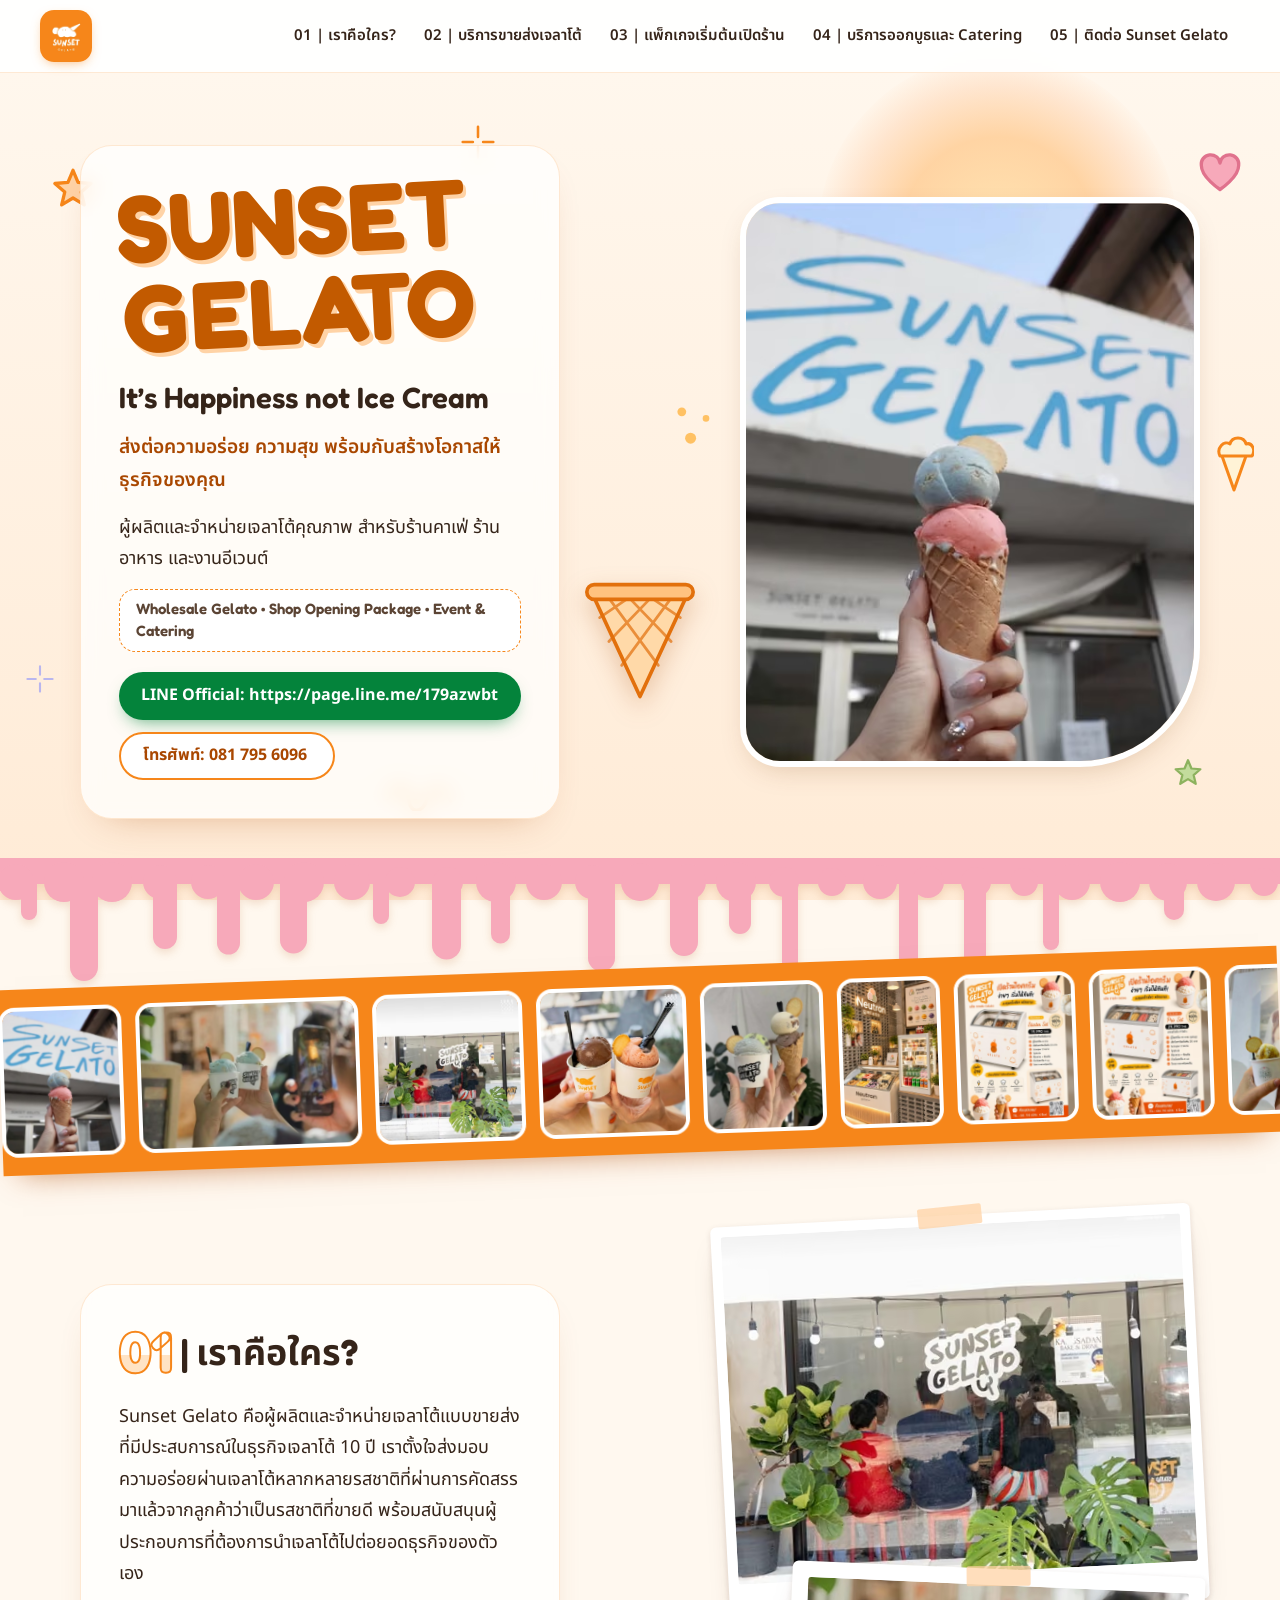
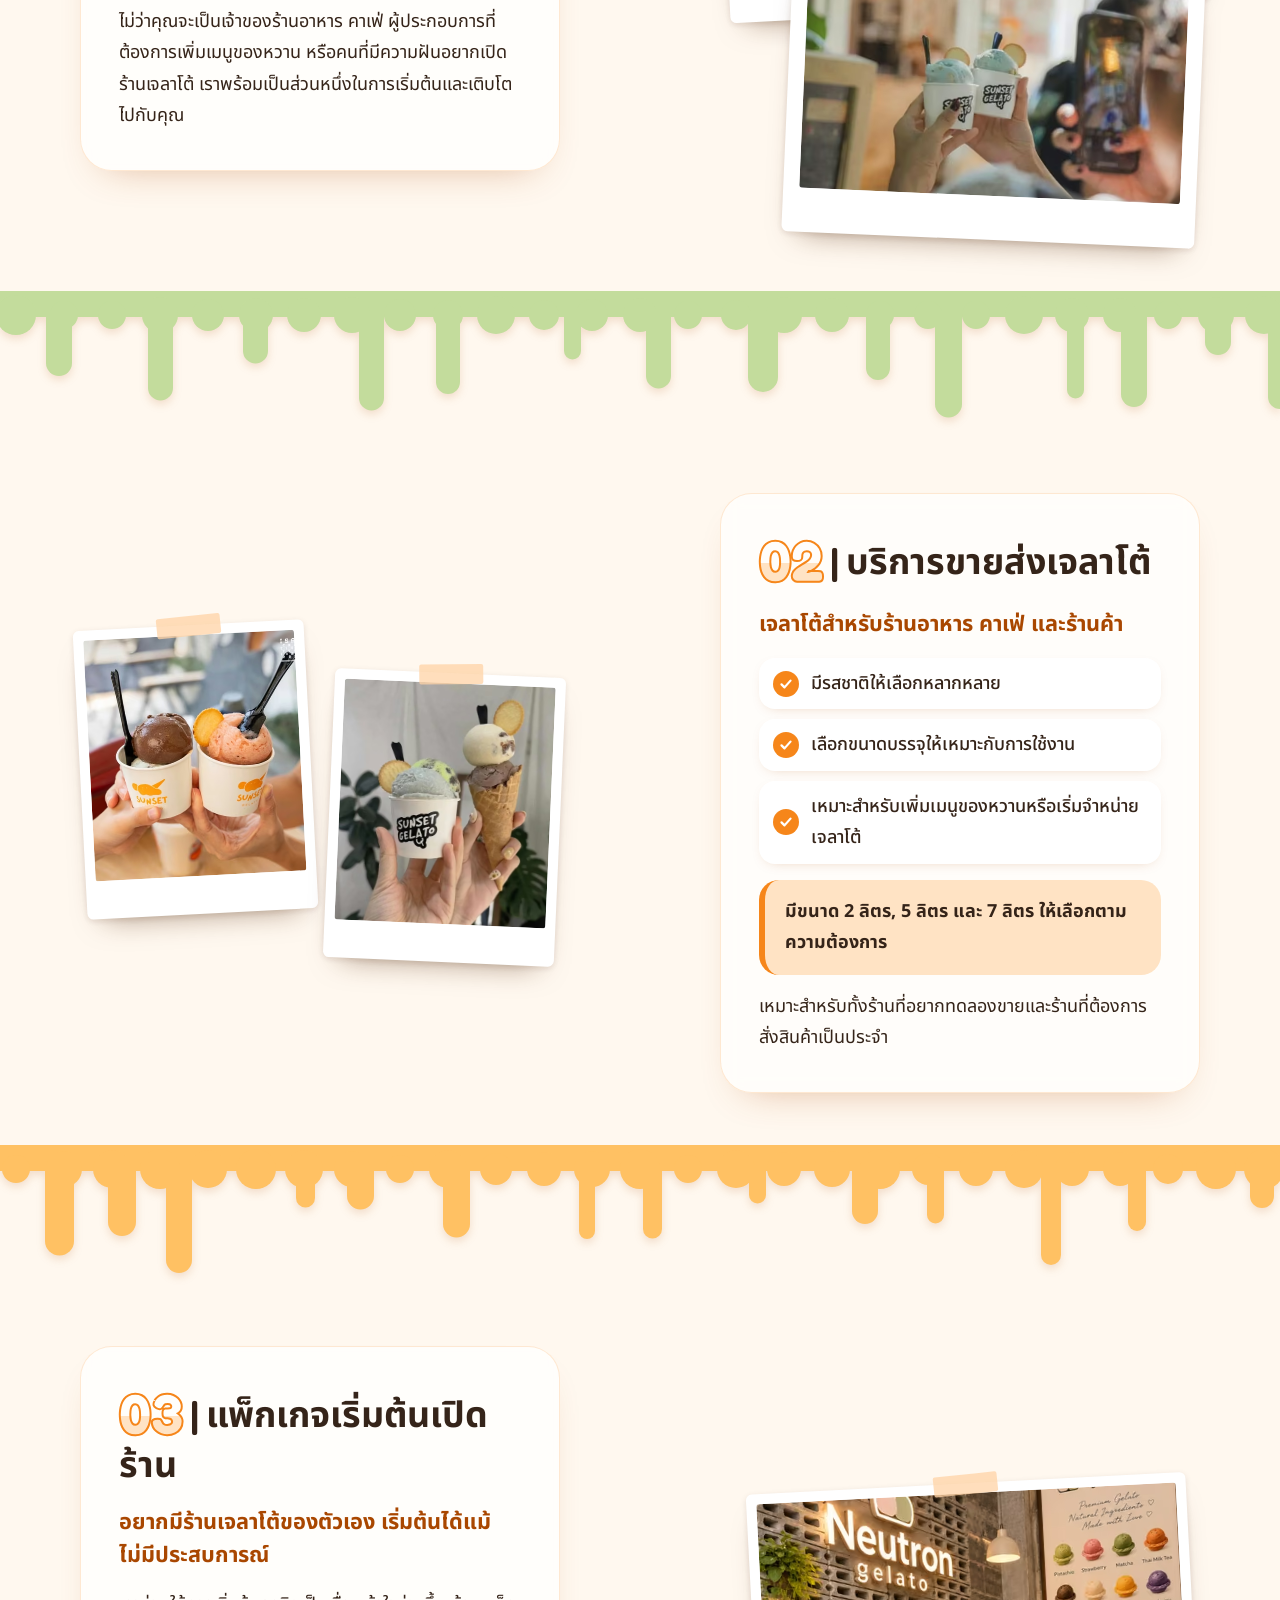
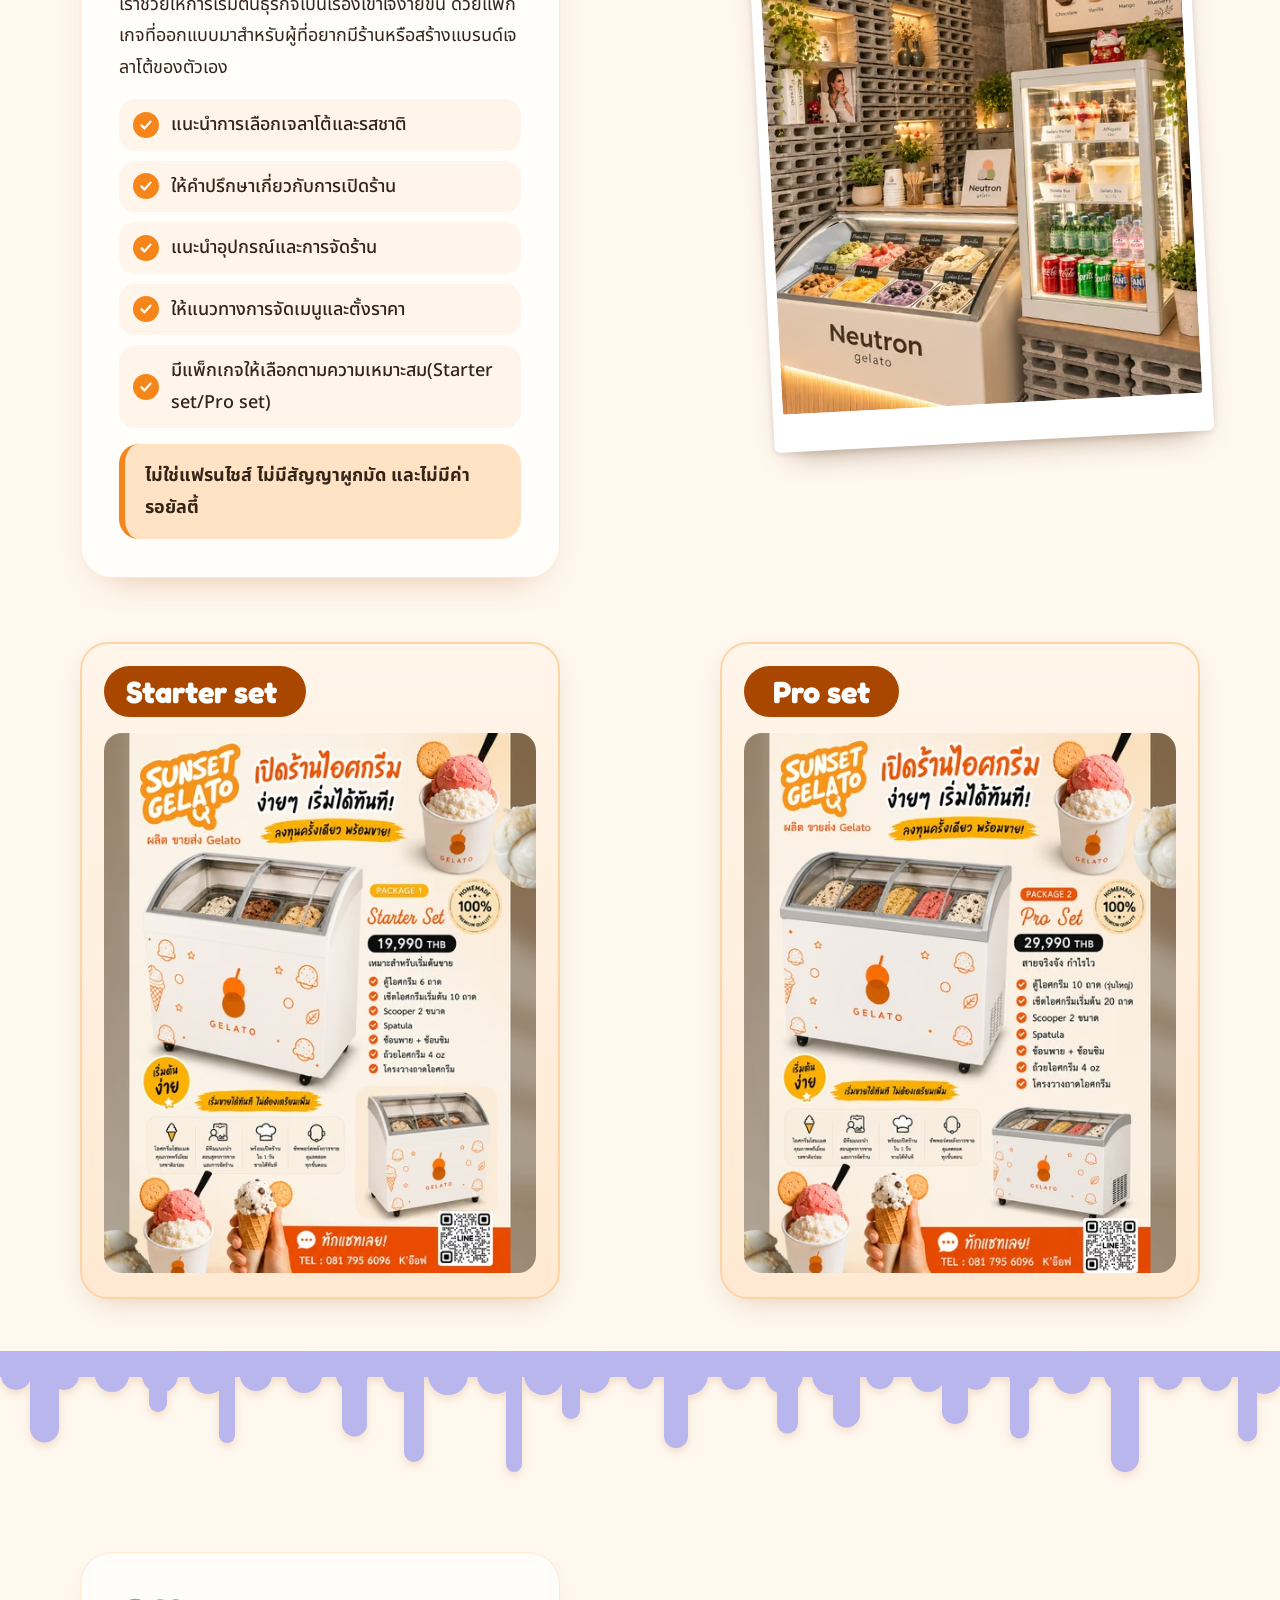
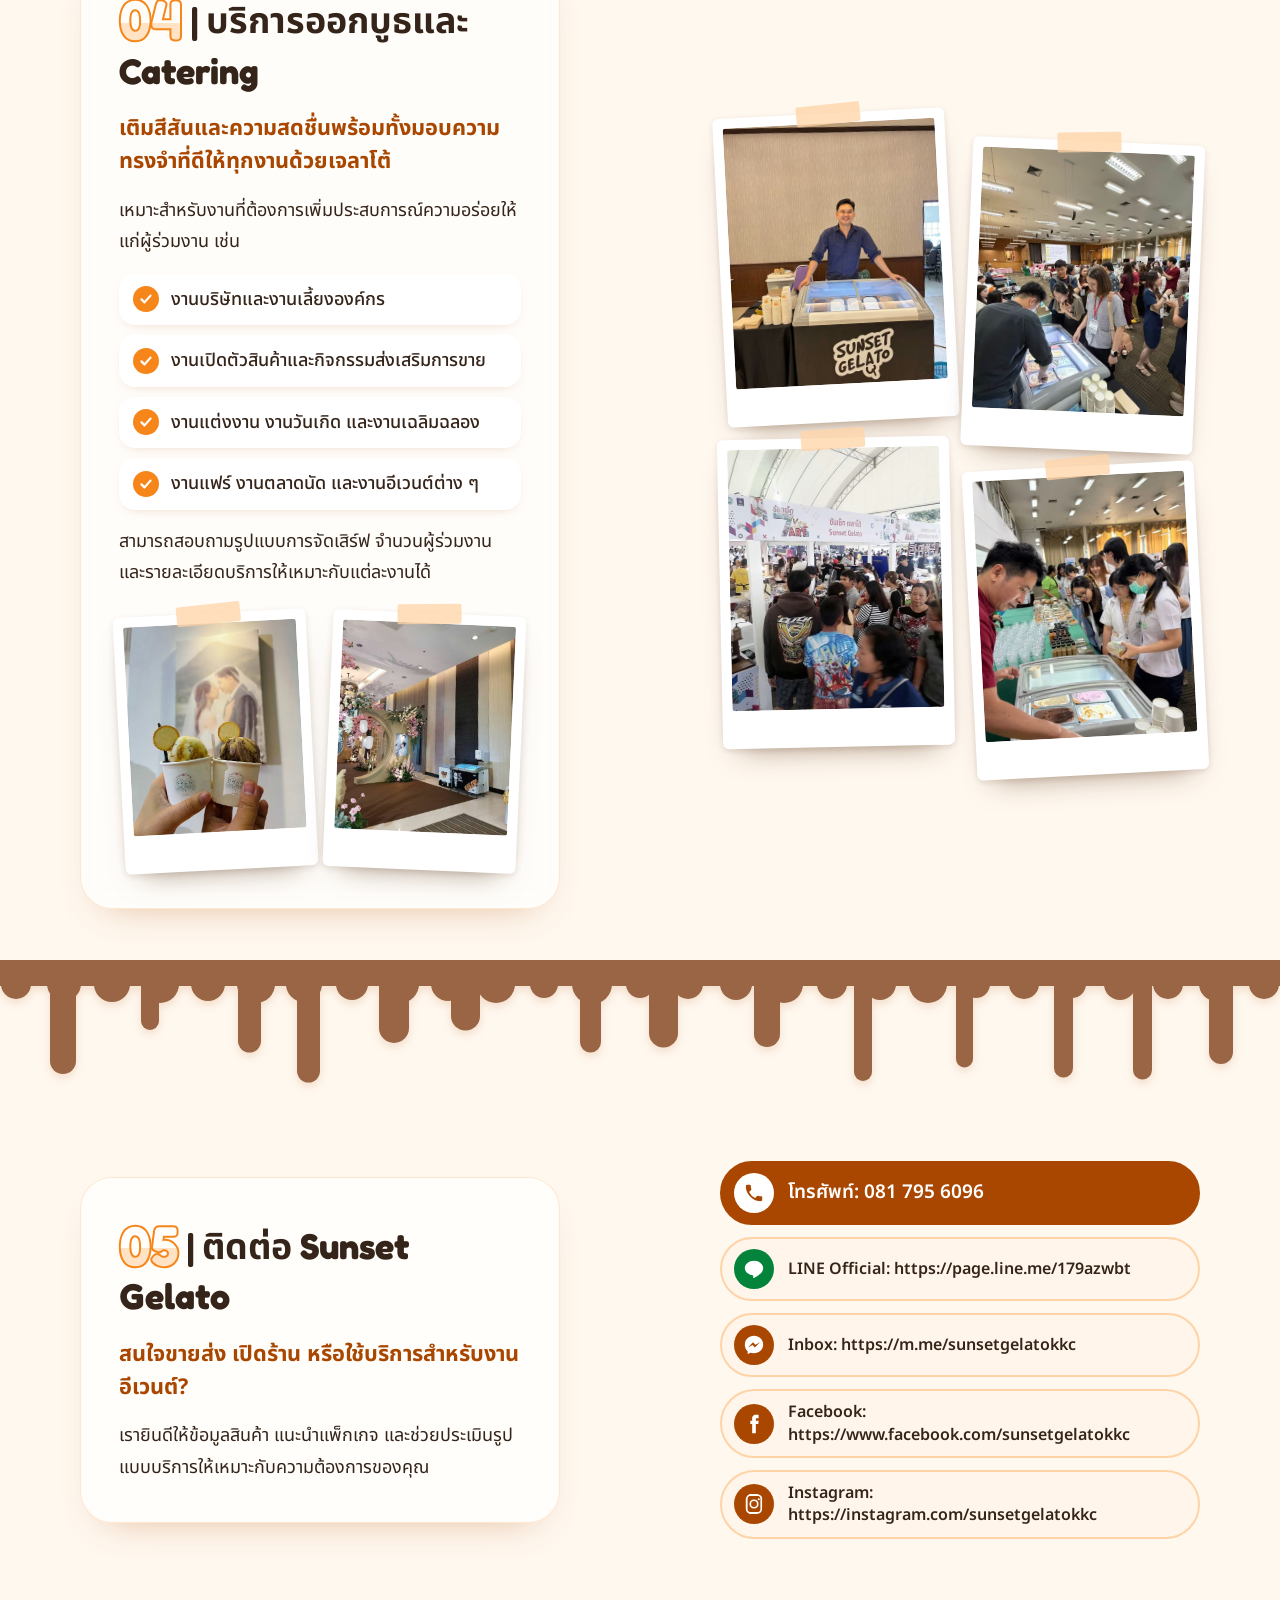
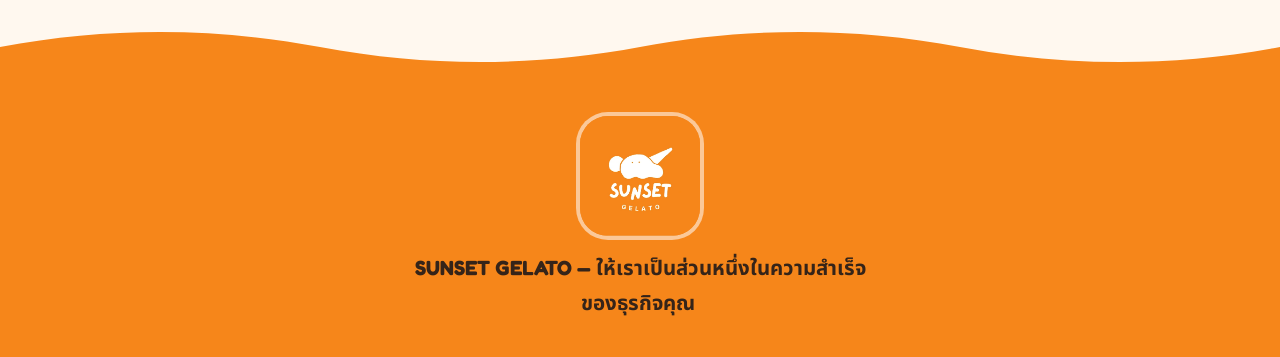
==== commit 37352cd6: "Pin the scoop-stacking cone to the centre of the screen The cone now stays fixed in the centre lane " ====
--- a/site/index.html
+++ b/site/index.html
@@ -42,6 +42,19 @@
 <div class="sky" aria-hidden="true"><div class="sun"></div></div>
 <div class="scoop-layer" aria-hidden="true"></div>
 <div class="trail-layer" aria-hidden="true"></div>
+<div class="cone-dock" aria-hidden="true">
+  <div class="cone-catch">
+    <div class="stack"></div>
+    <svg class="cone-svg" viewBox="0 0 120 130" focusable="false">
+      <g stroke="#E2700C" stroke-width="4" stroke-linejoin="round" stroke-linecap="round">
+        <path d="M8 14 L60 126 L112 14 Z" fill="#FFD9A8"/>
+        <path d="M24 16 L80 92 M44 14 L94 66 M66 14 L104 40 M96 16 L40 92 M76 14 L26 66 M54 14 L16 40" fill="none" stroke-width="3" opacity=".7"/>
+        <rect x="2" y="4" width="116" height="16" rx="8" fill="#FFC27F"/>
+      </g>
+    </svg>
+  </div>
+</div>
+
 
 <main>
 
@@ -200,17 +213,7 @@
   </div>
 </section>
 
-<div class="wave wave-cream-white wave-landing" aria-hidden="true">
-  <div class="cone-catch" aria-hidden="true">
-    <div class="stack"></div>
-    <svg class="cone-svg" viewBox="0 0 120 130" focusable="false">
-      <g stroke="#E2700C" stroke-width="4" stroke-linejoin="round" stroke-linecap="round">
-        <path d="M8 14 L60 126 L112 14 Z" fill="#FFD9A8"/>
-        <path d="M24 16 L80 92 M44 14 L94 66 M66 14 L104 40 M96 16 L40 92 M76 14 L26 66 M54 14 L16 40" fill="none" stroke-width="3" opacity=".7"/>
-        <rect x="2" y="4" width="116" height="16" rx="8" fill="#FFC27F"/>
-      </g>
-    </svg>
-  </div>
+<div class="wave wave-cream-white" aria-hidden="true">
   <svg class="drip-edge" viewBox="0 0 1440 140" preserveAspectRatio="xMidYMin slice" aria-hidden="true" focusable="false"><g fill="#9A6544"><rect x="0" y="0" width="1440" height="26"/><circle cx="0" cy="24" r="18"/><circle cx="48" cy="24" r="20"/><circle cx="96" cy="24" r="15"/><circle cx="144" cy="24" r="17"/><circle cx="192" cy="24" r="18"/><circle cx="240" cy="24" r="19"/><circle cx="288" cy="24" r="17"/><circle cx="336" cy="24" r="19"/><circle cx="384" cy="24" r="18"/><circle cx="432" cy="24" r="16"/><circle cx="480" cy="24" r="19"/><circle cx="528" cy="24" r="17"/><circle cx="576" cy="24" r="19"/><circle cx="624" cy="24" r="14"/><circle cx="672" cy="24" r="20"/><circle cx="720" cy="24" r="14"/><circle cx="768" cy="24" r="15"/><circle cx="816" cy="24" r="16"/><circle cx="864" cy="24" r="19"/><circle cx="912" cy="24" r="15"/><circle cx="960" cy="24" r="16"/><circle cx="1008" cy="24" r="19"/><circle cx="1056" cy="24" r="14"/><circle cx="1104" cy="24" r="15"/><circle cx="1152" cy="24" r="14"/><circle cx="1200" cy="24" r="16"/><circle cx="1248" cy="24" r="15"/><circle cx="1296" cy="24" r="17"/><circle cx="1344" cy="24" r="15"/><circle cx="1392" cy="24" r="15"/><circle cx="1440" cy="24" r="15"/><path class="drip-line" style="animation-delay:-3.1s;animation-duration:6.6s" d="M14 20 V114 a10.5 10.5 0 0 0 21 0 V20 Z"/><path class="drip-line" style="animation-delay:-3.9s;animation-duration:4.2s" d="M130 20 V101 a13.0 13.0 0 0 0 26 0 V20 Z"/><path class="drip-line" style="animation-delay:-3.1s;animation-duration:5.7s" d="M221 20 V61 a9.0 9.0 0 0 0 18 0 V20 Z"/><path class="drip-line" style="animation-delay:-2.6s;animation-duration:4.5s" d="M318 20 V81 a11.5 11.5 0 0 0 23 0 V20 Z"/><path class="drip-line" style="animation-delay:-0.9s;animation-duration:5.0s" d="M377 20 V111 a11.5 11.5 0 0 0 23 0 V20 Z"/><path class="drip-line" style="animation-delay:-0.3s;animation-duration:6.3s" d="M459 20 V68 a15.0 15.0 0 0 0 30 0 V20 Z"/><path class="drip-line" style="animation-delay:-3.1s;animation-duration:6.8s" d="M531 20 V56 a14.5 14.5 0 0 0 29 0 V20 Z"/><path class="drip-line" style="animation-delay:-0.9s;animation-duration:5.2s" d="M660 20 V82 a10.5 10.5 0 0 0 21 0 V20 Z"/><path class="drip-line" style="animation-delay:-0.8s;animation-duration:5.6s" d="M729 20 V73 a14.5 14.5 0 0 0 29 0 V20 Z"/><path class="drip-line" style="animation-delay:-1.9s;animation-duration:5.6s" d="M834 20 V74 a13.0 13.0 0 0 0 26 0 V20 Z"/><path class="drip-line" style="animation-delay:-0.8s;animation-duration:4.9s" d="M934 20 V112 a9.0 9.0 0 0 0 18 0 V20 Z"/><path class="drip-line" style="animation-delay:-1.5s;animation-duration:4.9s" d="M1036 20 V99 a8.5 8.5 0 0 0 17 0 V20 Z"/><path class="drip-line" style="animation-delay:-2.4s;animation-duration:6.8s" d="M1134 20 V108 a9.5 9.5 0 0 0 19 0 V20 Z"/><path class="drip-line" style="animation-delay:-1.9s;animation-duration:4.7s" d="M1213 20 V110 a9.5 9.5 0 0 0 19 0 V20 Z"/><path class="drip-line" style="animation-delay:-0.5s;animation-duration:4.5s" d="M1289 20 V92 a12.0 12.0 0 0 0 24 0 V20 Z"/><path class="drip-line" style="animation-delay:-3.6s;animation-duration:6.8s" d="M1399 20 V102 a10.5 10.5 0 0 0 21 0 V20 Z"/></g></svg>
 </div>
 
--- a/site/styles.css
+++ b/site/styles.css
@@ -16,11 +16,11 @@
 
   --wrap: 1200px;
   --gutter: clamp(16px, 4vw, 40px);
-  --lane: 120px;
+  --lane: 160px;
   --radius: 24px;
   --shadow: 0 10px 30px -12px rgba(120, 60, 10, .28);
   --header-h: 72px;
-  --cone-w: 120px;
+  --cone-w: 110px;
 }
 
 *, *::before, *::after { box-sizing: border-box; }
@@ -218,8 +218,8 @@
   animation: bob 5s ease-in-out infinite alternate;
 }
 .dd-star { left: 4%; top: 12%; fill: #FFD3A6; }
-.dd-spark { left: 44%; top: 8%; width: 34px; }
-.dd-cone { left: 47%; bottom: 14%; width: 40px; height: 60px; fill: #FFF3D6; animation-delay: -2s; }
+.dd-spark { left: 36%; top: 6%; width: 34px; }
+.dd-cone { right: 2%; top: 46%; width: 40px; height: 60px; fill: #FFF3D6; animation-delay: -2s; }
 .dd-heart { right: 3%; top: 10%; fill: #F7A9BA; stroke: #E0728D; animation-delay: -1s; }
 .dd-swirl { left: 30%; bottom: 6%; width: 70px; height: 36px; animation-delay: -3s; }
 .dd-dots { right: 44%; top: 42%; fill: #FFC163; stroke: none; animation-delay: -1.5s; }
@@ -238,12 +238,14 @@
   to { opacity: 0; transform: translate(var(--dx), 34px) rotate(calc(var(--r) + 120deg)); }
 }
 
-/* Landing: cone that collects one scoop per section */
-.wave-landing { height: 500px; }
-.cone-catch {
-  position: absolute; left: 50%; bottom: 58px; z-index: 3;
+/* Cone pinned to the centre of the screen; collects one scoop per section */
+.cone-dock {
+  position: fixed; z-index: 1; left: 50%; pointer-events: none;
+  bottom: max(24px, calc(50vh - 250px));
   width: var(--cone-w); margin-left: calc(var(--cone-w) / -2);
 }
+.cone-catch { position: relative; width: 100%; }
+body.lb-open .cone-dock { visibility: hidden; }
 .cone-svg { display: block; width: 100%; height: auto; position: relative; z-index: 2; filter: drop-shadow(0 10px 12px rgba(169, 71, 0, .25)); }
 .stack { position: absolute; left: 0; right: 0; bottom: 84%; height: 0; z-index: 1; }
 .stack .scoop { position: absolute; left: 50%; bottom: 0; width: calc(var(--cone-w) * 1.04); margin-left: calc(var(--cone-w) * -0.52); }
@@ -427,7 +429,7 @@
 
 /* ---------- Tablet ---------- */
 @media (max-width: 1023px) {
-  :root { --lane: 56px; --cone-w: 104px; }
+  :root { --lane: 110px; --cone-w: 84px; }
   .wave { height: 140px; }
 }
 
@@ -455,8 +457,7 @@
   .photo-strip { margin-top: -30px; padding: 12px 0; }
   .dd { width: 30px; height: 30px; }
   .dd-swirl, .dd-dots, .dd-cone { display: none; }
-  .wave-landing { height: 390px; }
-  .cone-catch { bottom: 44px; }
+  .cone-dock { bottom: max(100px, calc(50vh - 190px)); }
   .col-text, .hero-copy { border-radius: 26px; }
     .hero-actions .btn { flex: 1 1 100%; }
   .site-footer { margin-top: 40px; }
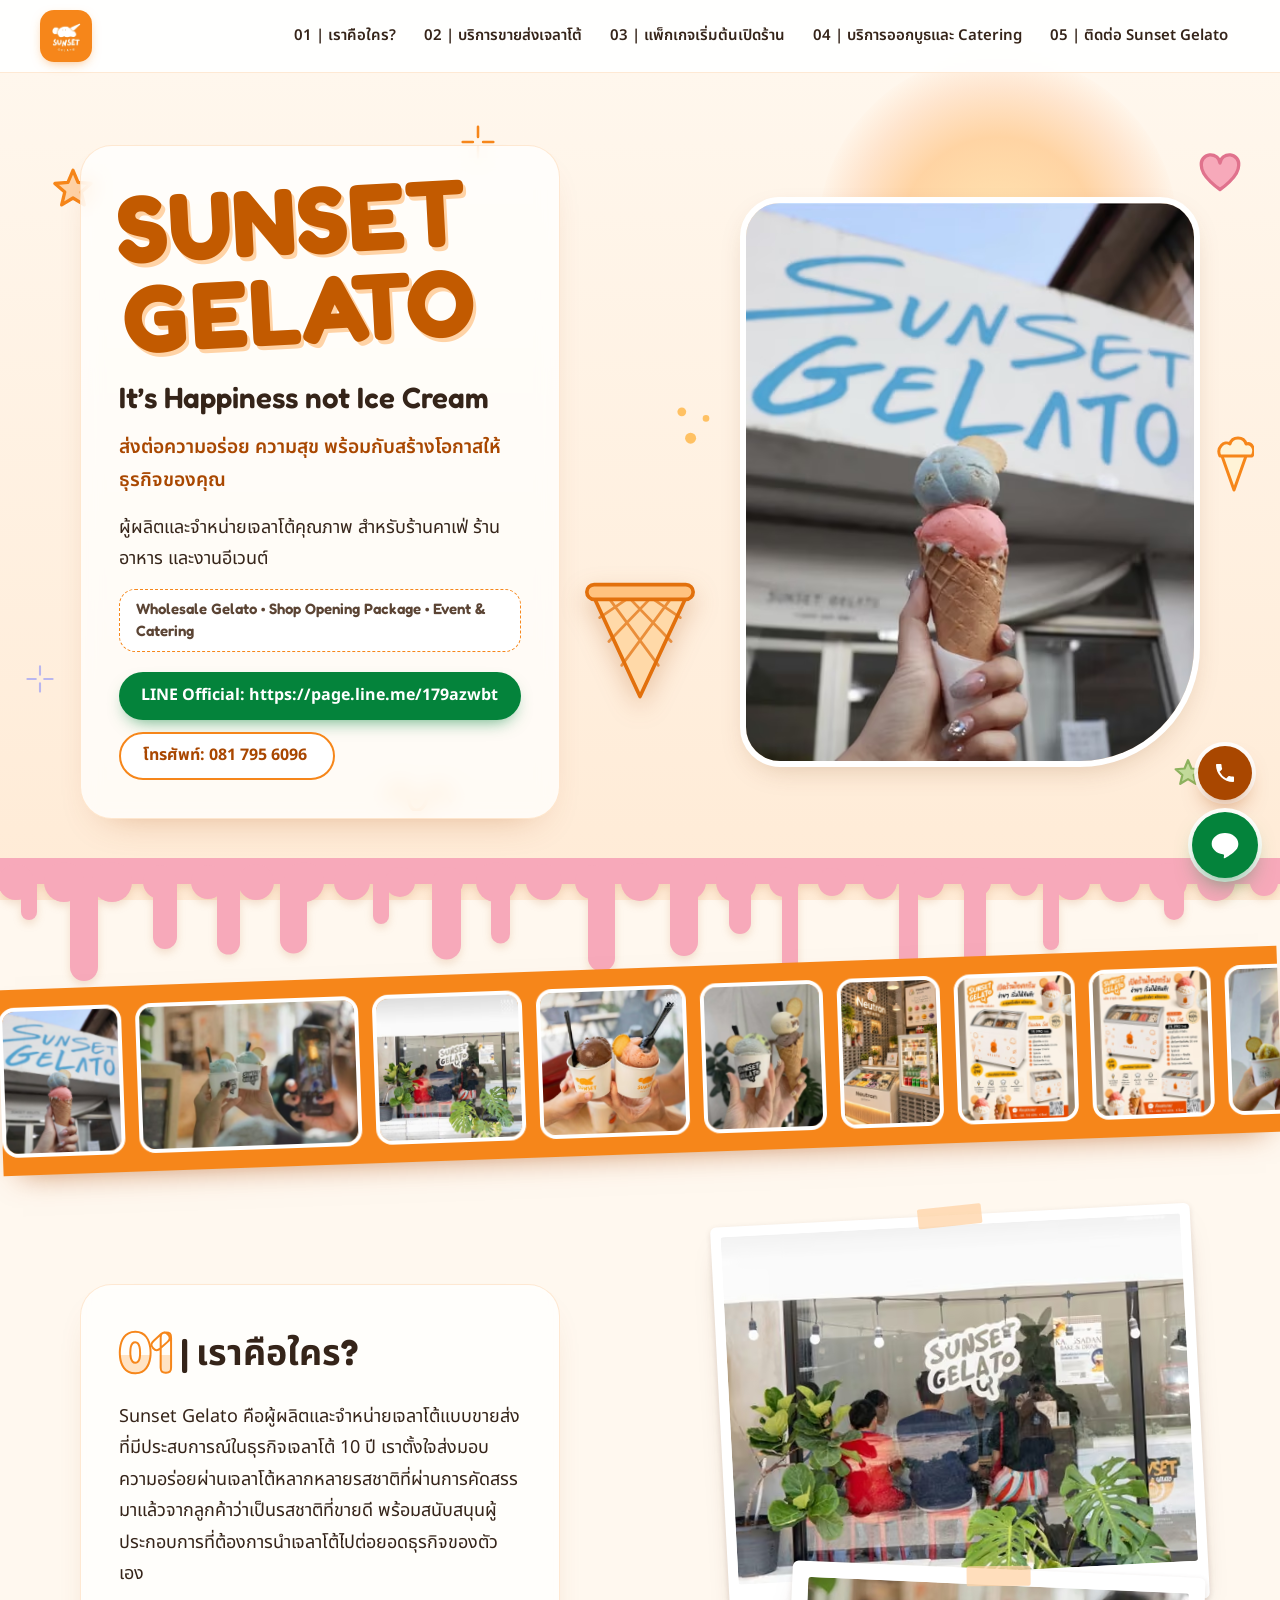
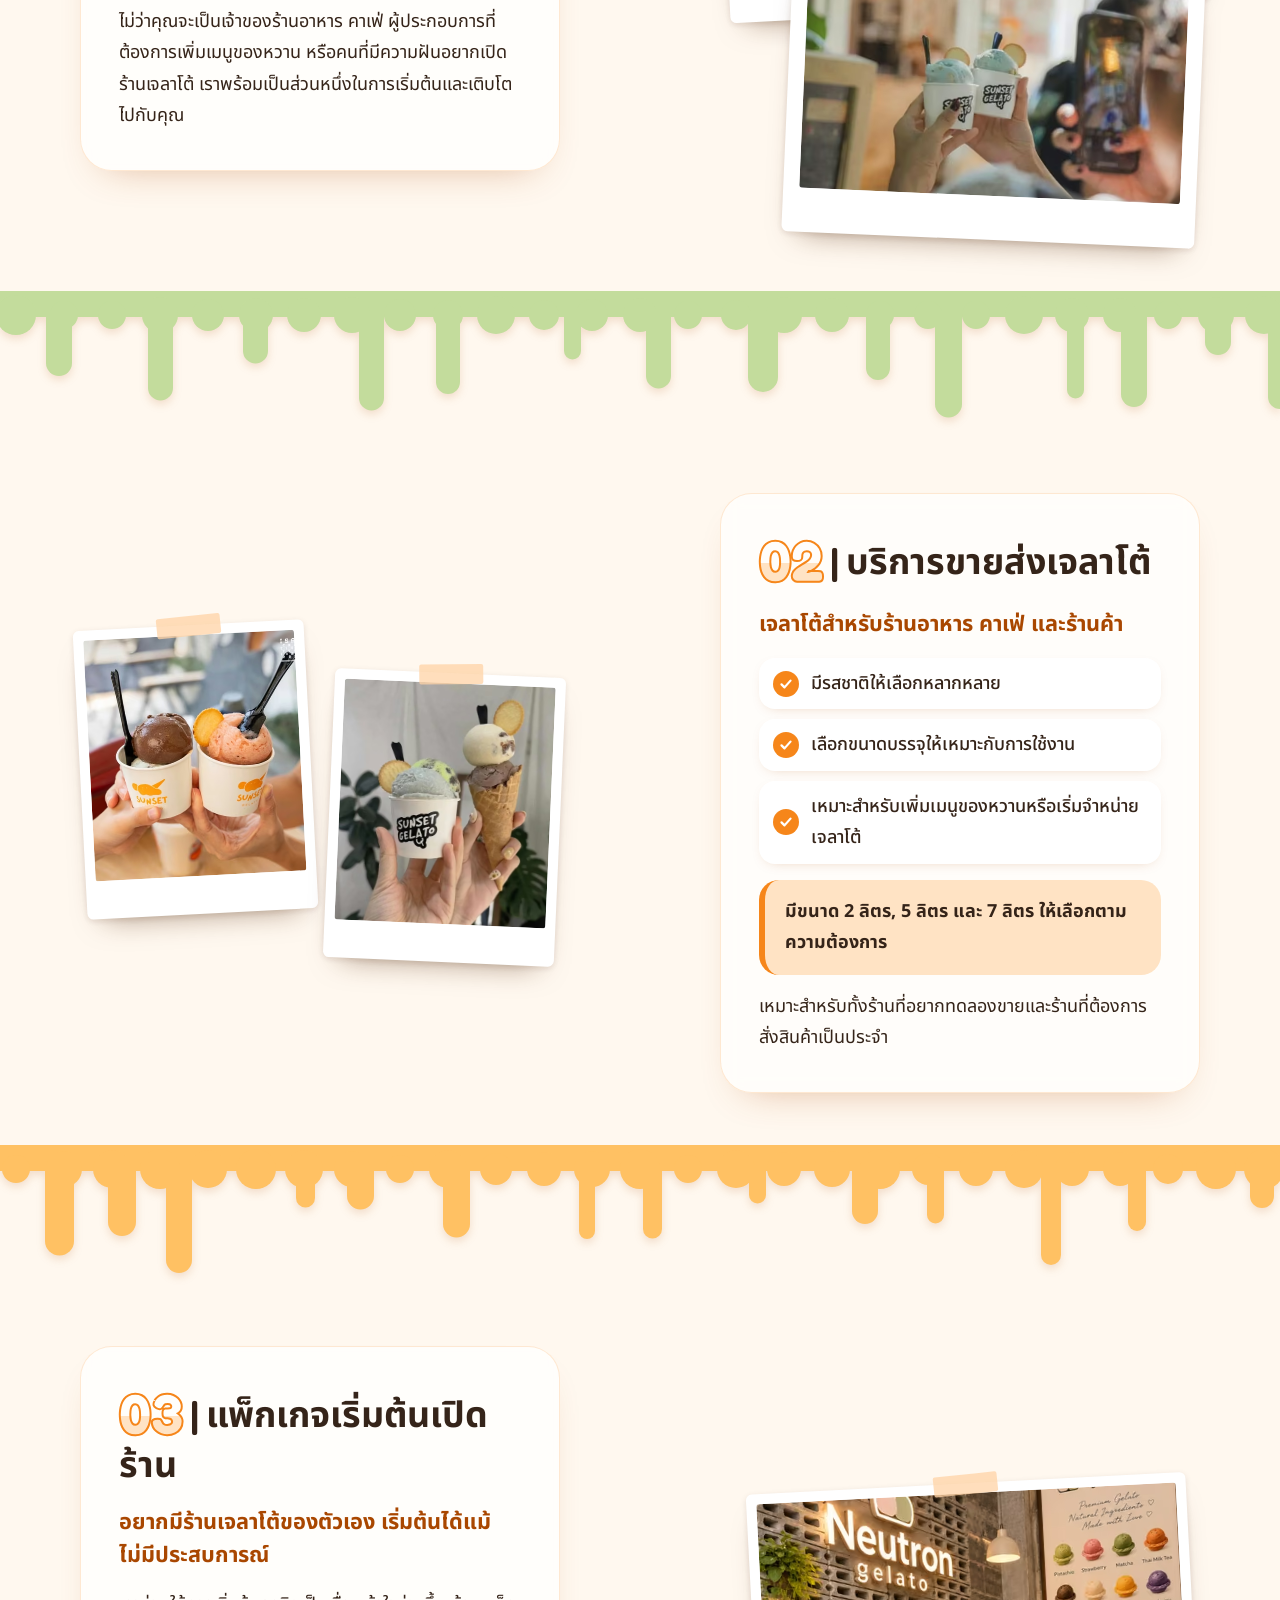
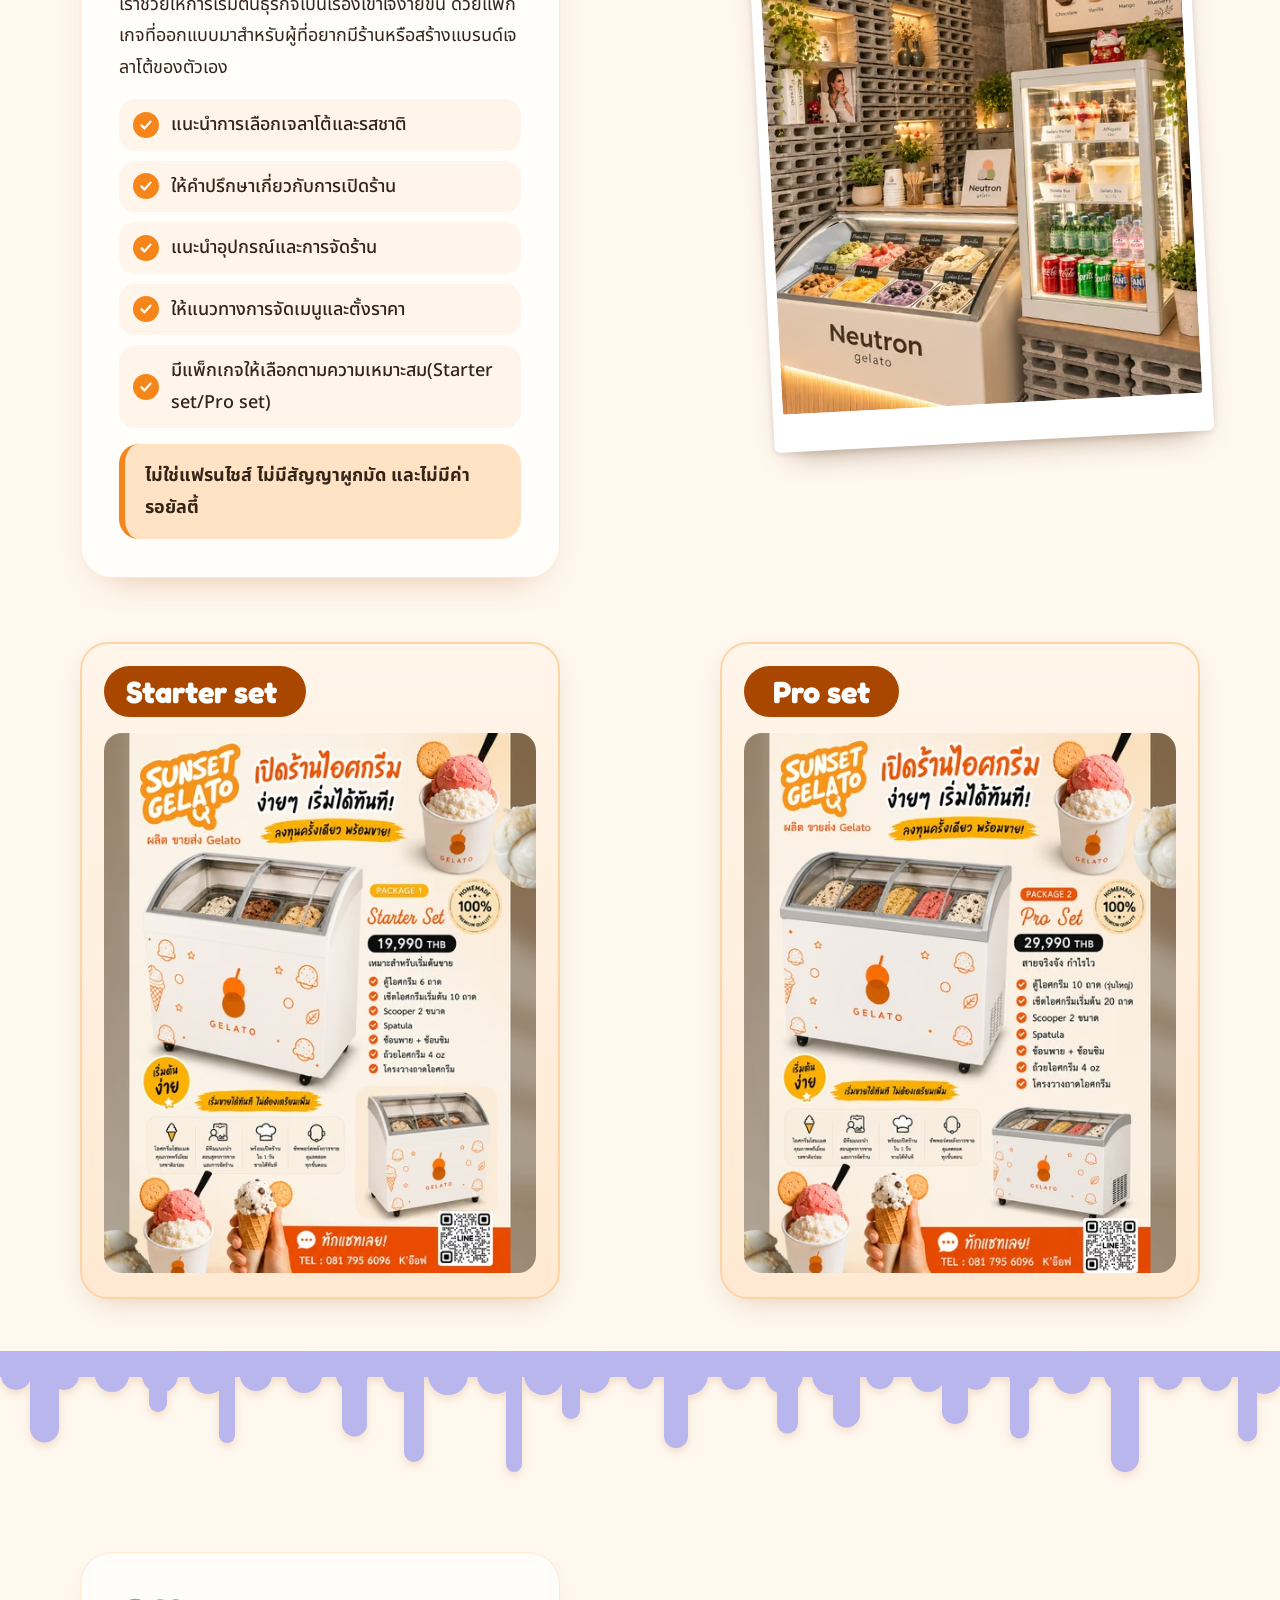
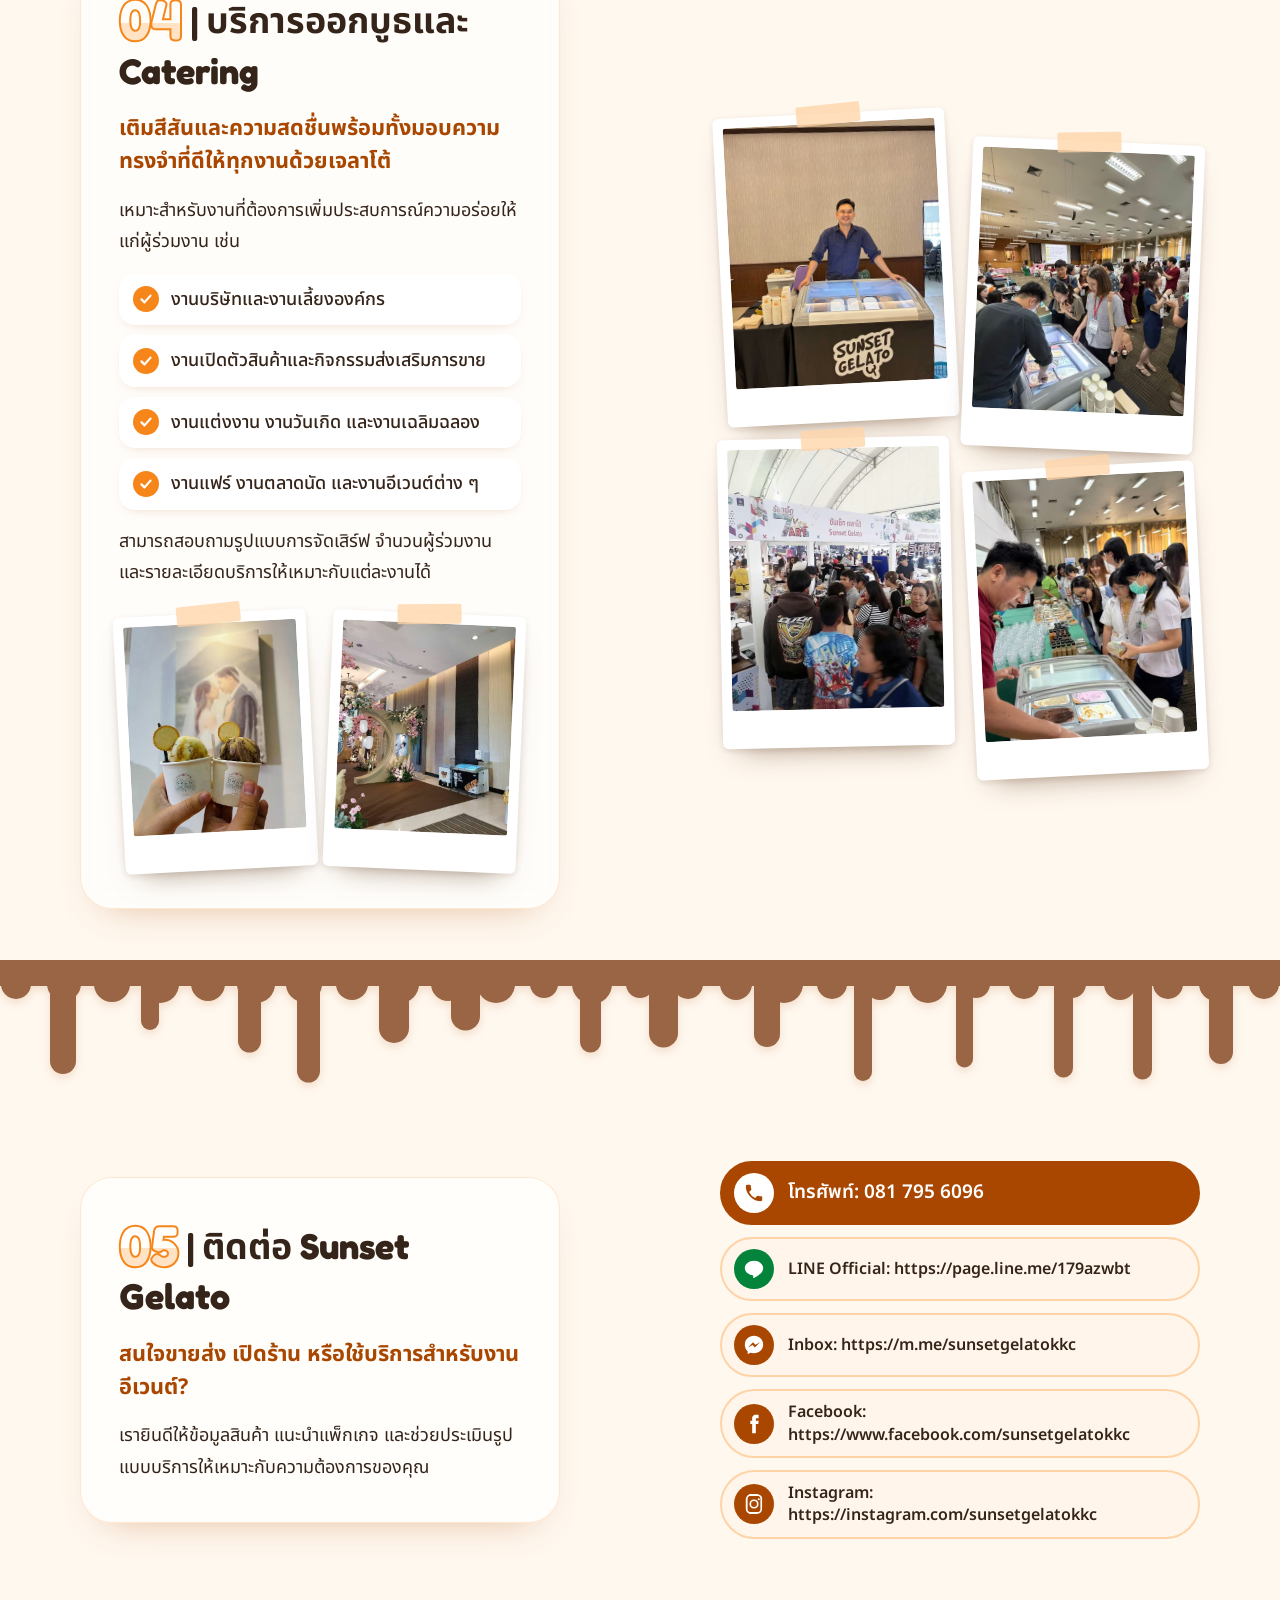
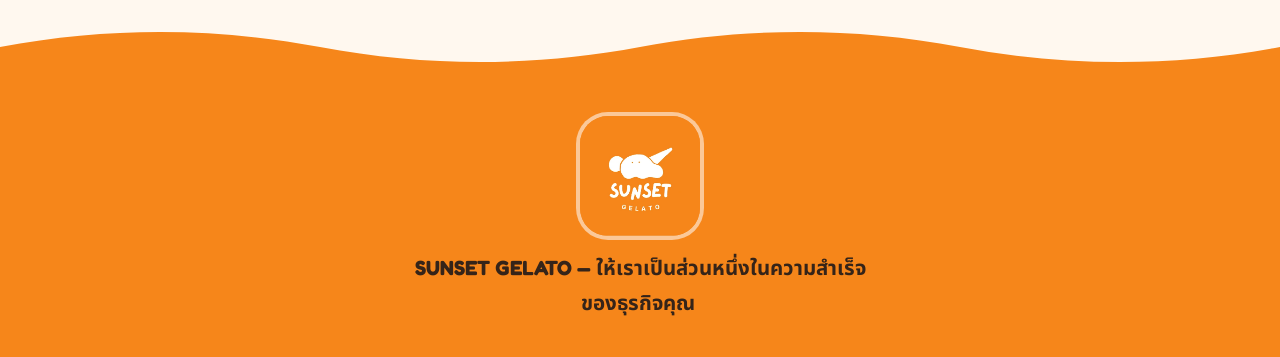
==== commit f65de369: "Add floating LINE and phone call-to-action at bottom right Always-visible round buttons with a pulsi" ====
--- a/site/index.html
+++ b/site/index.html
@@ -246,9 +246,9 @@
   </div>
 </footer>
 
-<div class="mobile-bar">
-  <a class="btn btn-ghost" href="tel:0817956096"><span>โทรศัพท์: 081 795 6096 </span></a>
-  <a class="btn btn-line" href="https://page.line.me/179azwbt" target="_blank" rel="noopener noreferrer"><span>LINE Official: https://page.line.me/179azwbt </span></a>
+<div class="fab">
+  <a class="fab-btn fab-phone" href="tel:0817956096"><svg aria-hidden="true" viewBox="0 0 24 24"><path d="M6.6 10.8a15.1 15.1 0 0 0 6.6 6.6l2.2-2.2c.3-.3.7-.4 1-.2 1.1.4 2.3.6 3.6.6.6 0 1 .4 1 1V20c0 .6-.4 1-1 1A17 17 0 0 1 3 4c0-.6.4-1 1-1h3.5c.6 0 1 .4 1 1 0 1.3.2 2.5.6 3.6.1.3 0 .7-.2 1z"/></svg><span class="fab-label">โทรศัพท์: 081 795 6096 </span></a>
+  <a class="fab-btn fab-line" href="https://page.line.me/179azwbt" target="_blank" rel="noopener noreferrer"><svg aria-hidden="true" viewBox="0 0 24 24"><path d="M12 3C6.5 3 2 6.6 2 11c0 3.9 3.5 7.2 8.3 7.9.3.1.8.2.9.5.1.3.1.7 0 1l-.1.9c0 .3-.2 1 .9.5s6-3.5 8.2-6.1C21.7 14 22 12.6 22 11c0-4.4-4.5-8-10-8z"/></svg><span class="fab-label">LINE Official: https://page.line.me/179azwbt </span></a>
 </div>
 
 <dialog class="lightbox" id="lightbox">
--- a/site/styles.css
+++ b/site/styles.css
@@ -374,7 +374,45 @@
 .footer-logo { width: 120px; height: 120px; border-radius: 28px; box-shadow: 0 0 0 4px rgba(255, 255, 255, .55); }
 .footer-line { font-family: var(--font-display); font-weight: 700; font-size: clamp(17px, 1.6vw, 21px); max-width: 40ch; }
 
-.mobile-bar { display: none; }
+/* ---------- Floating call-to-action (bottom right, always visible) ---------- */
+.fab {
+  position: fixed; right: 22px; bottom: calc(22px + env(safe-area-inset-bottom)); z-index: 55;
+  display: flex; flex-direction: column; align-items: flex-end; gap: 12px;
+}
+.fab-btn {
+  position: relative; display: grid; place-items: center; flex: none;
+  width: 66px; height: 66px; border-radius: 50%; text-decoration: none;
+  background: var(--line-deep); color: var(--white);
+  box-shadow: 0 12px 26px -10px rgba(4, 131, 59, .75), 0 0 0 4px rgba(255, 255, 255, .9);
+  transition: transform .25s cubic-bezier(.3, 1.6, .5, 1), box-shadow .25s;
+}
+.fab-btn svg { width: 32px; height: 32px; fill: currentColor; }
+.fab-phone {
+  width: 54px; height: 54px; margin-right: 6px; background: var(--orange-deep);
+  box-shadow: 0 12px 24px -10px rgba(169, 71, 0, .75), 0 0 0 4px rgba(255, 255, 255, .9);
+}
+.fab-phone svg { width: 24px; height: 24px; }
+.fab-line::before {
+  content: ""; position: absolute; inset: 0; border-radius: 50%; z-index: -1;
+  background: var(--line); animation: fabPulse 2.4s ease-out infinite;
+}
+@keyframes fabPulse { 0% { transform: scale(1); opacity: .55; } 80%, 100% { transform: scale(1.7); opacity: 0; } }
+.fab-btn:hover, .fab-btn:focus-visible { transform: scale(1.08) rotate(-4deg); }
+.fab-label {
+  position: absolute; right: calc(100% + 14px); top: 50%;
+  white-space: nowrap; padding: 10px 18px; border-radius: 999px;
+  background: var(--white); color: var(--ink); font-weight: 700; font-size: 15px; line-height: 1.3;
+  box-shadow: 0 10px 24px -12px rgba(80, 40, 10, .5); border: 2px solid var(--orange-soft);
+  opacity: 0; transform: translate(10px, -50%) scale(.96); transform-origin: right center;
+  pointer-events: none; transition: opacity .2s ease, transform .25s cubic-bezier(.3, 1.4, .5, 1);
+}
+.fab-label::after {
+  content: ""; position: absolute; right: -7px; top: 50%; width: 12px; height: 12px; margin-top: -6px;
+  background: var(--white); border-top: 2px solid var(--orange-soft); border-right: 2px solid var(--orange-soft);
+  transform: rotate(45deg);
+}
+.fab-btn:hover .fab-label, .fab-btn:focus-visible .fab-label { opacity: 1; transform: translate(0, -50%) scale(1); }
+.fab-btn:hover .fab-label { transform: translate(0, -50%) rotate(4deg); }
 
 /* ---------- Falling scoops ---------- */
 .scoop-layer { position: fixed; inset: 0; z-index: 1; pointer-events: none; overflow: hidden; }
@@ -436,7 +474,6 @@
 /* ---------- Mobile ---------- */
 @media (max-width: 767px) {
   :root { --cone-w: 88px; --header-h: 64px; --radius: 20px; }
-  body { padding-bottom: 86px; }
   .brand img { width: 46px; height: 46px; }
   .split { grid-template-columns: minmax(0, 1fr); }
   .split-rev .col-media { order: 3; }
@@ -457,7 +494,11 @@
   .photo-strip { margin-top: -30px; padding: 12px 0; }
   .dd { width: 30px; height: 30px; }
   .dd-swirl, .dd-dots, .dd-cone { display: none; }
-  .cone-dock { bottom: max(100px, calc(50vh - 190px)); }
+  .cone-dock { bottom: max(24px, calc(50vh - 190px)); }
+  .fab { right: 14px; bottom: calc(14px + env(safe-area-inset-bottom)); gap: 10px; }
+  .fab-btn { width: 58px; height: 58px; }
+  .fab-phone { width: 48px; height: 48px; margin-right: 5px; }
+  .fab-label { white-space: normal; width: max-content; max-width: calc(100vw - 110px); font-size: 13px; overflow-wrap: anywhere; }
   .col-text, .hero-copy { border-radius: 26px; }
     .hero-actions .btn { flex: 1 1 100%; }
   .site-footer { margin-top: 40px; }
@@ -465,15 +506,6 @@
   .js [data-reveal="right"] { transform: translateX(12px); }
   .js [data-reveal="fade"] { transform: none; }
 
-  .mobile-bar {
-    display: grid; grid-template-columns: minmax(0, auto) minmax(0, 1fr); gap: 8px;
-    position: fixed; left: 0; right: 0; bottom: 0; z-index: 60;
-    padding: 10px 10px calc(10px + env(safe-area-inset-bottom));
-    background: rgba(255, 255, 255, .96); border-top: 2px solid var(--orange-soft);
-    box-shadow: 0 -8px 20px -14px rgba(0, 0, 0, .3);
-  }
-  .mobile-bar .btn { font-size: 12px; padding: 6px 12px; min-height: 52px; text-align: center; overflow-wrap: normal; }
-  .mobile-bar .btn-ghost { max-width: 8.5em; }
 }
 
 /* ---------- Reduced motion ---------- */
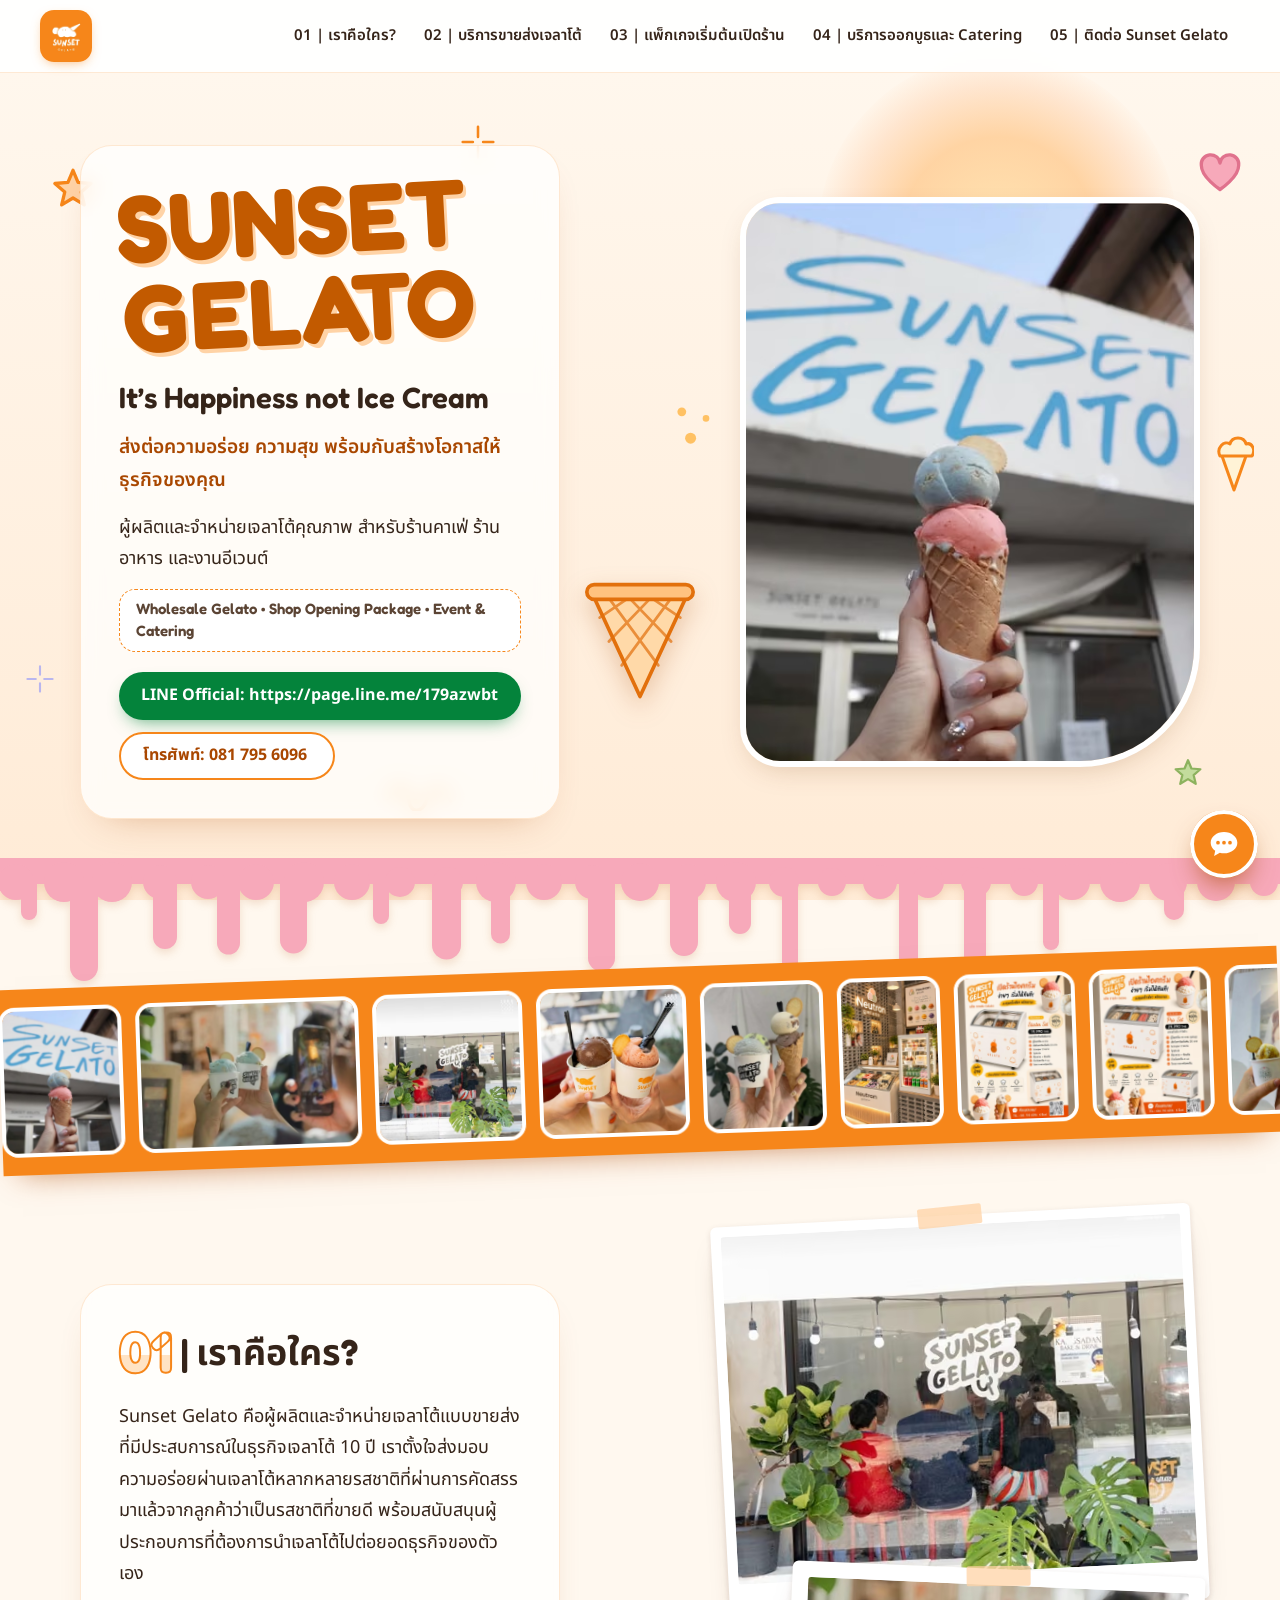
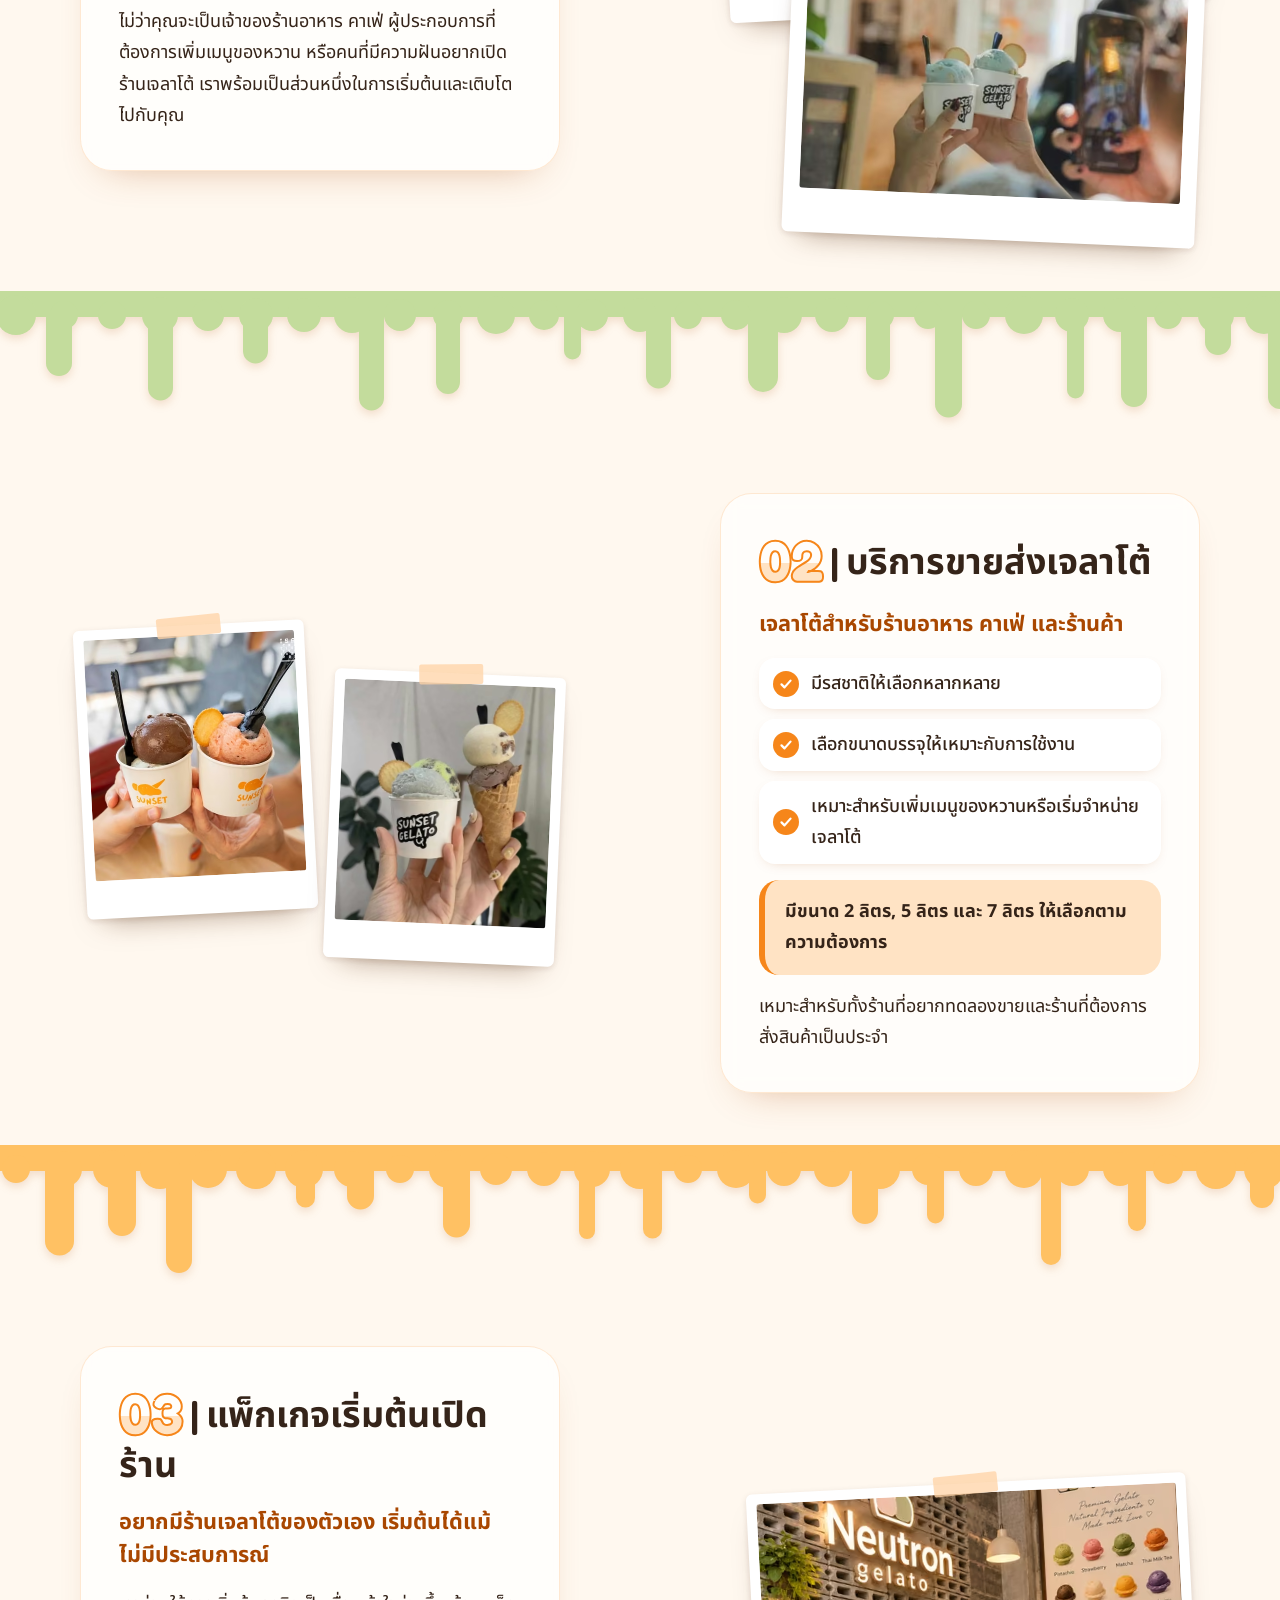
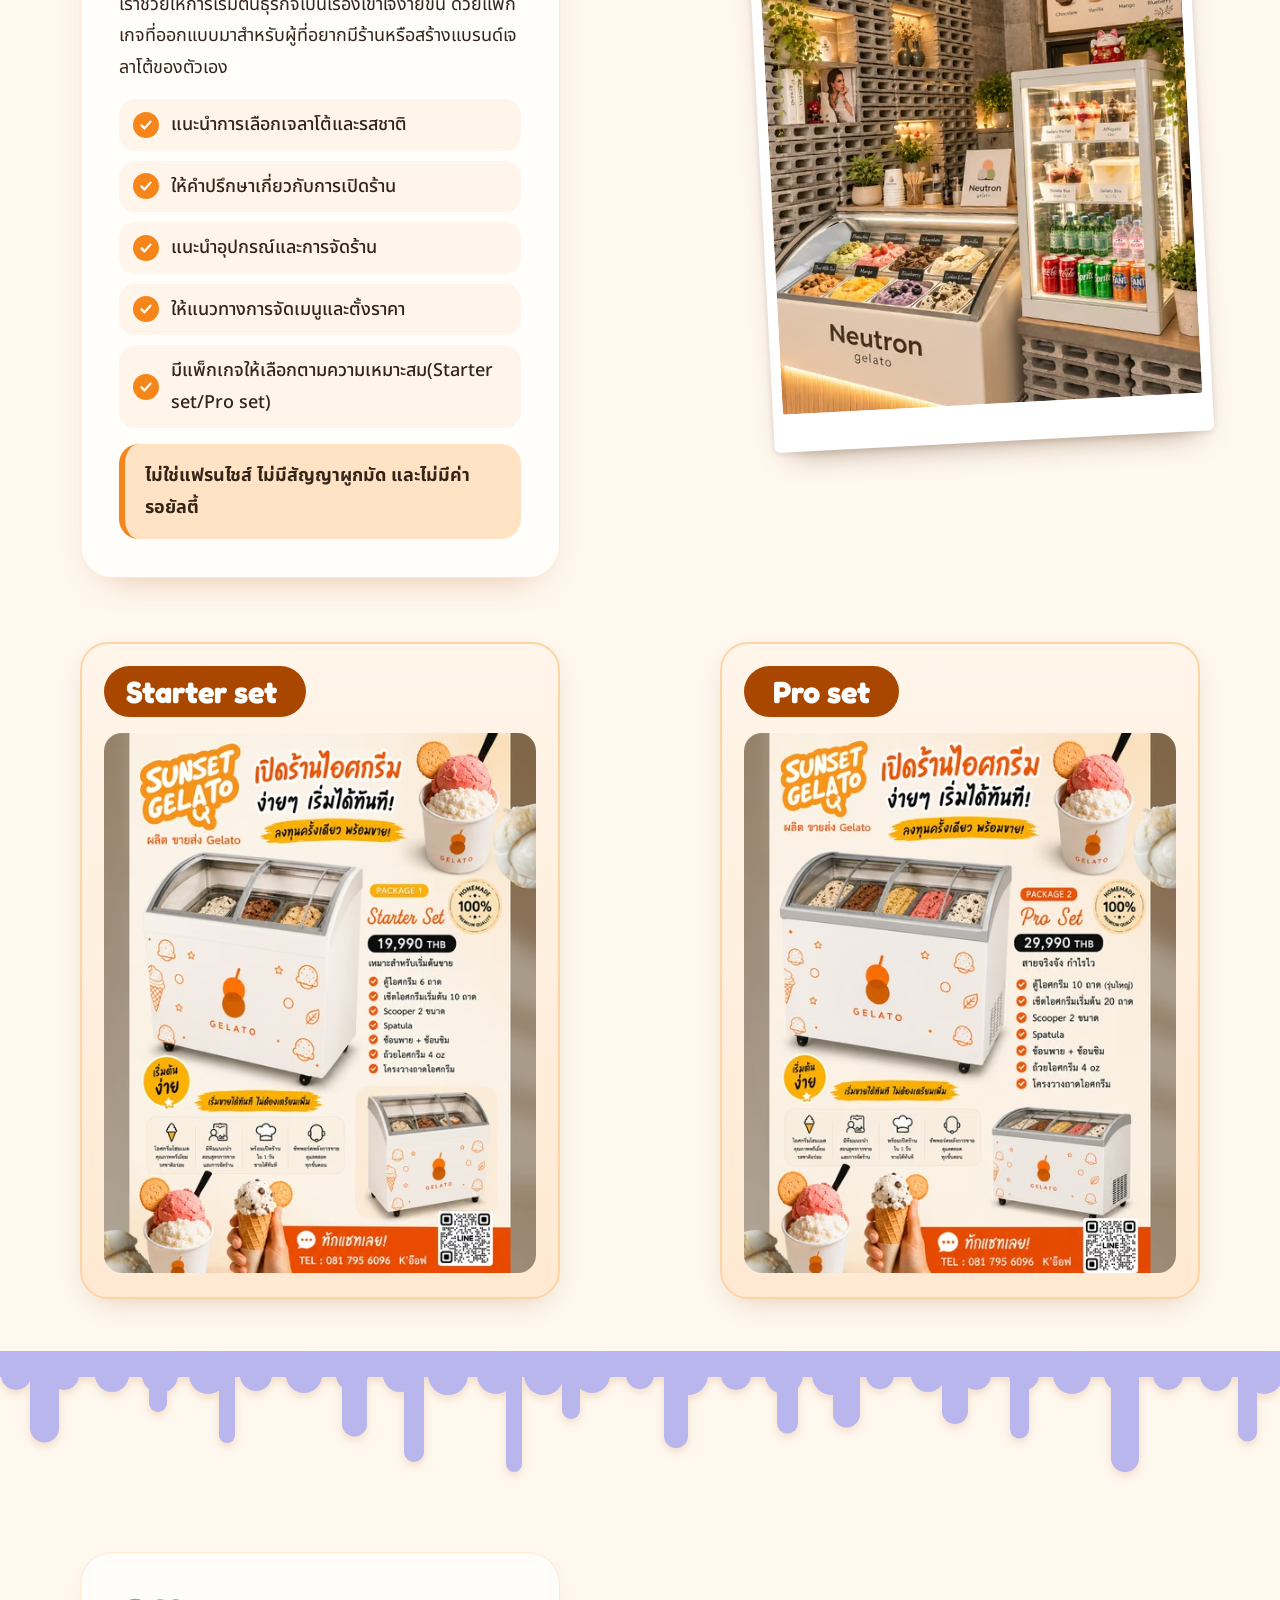
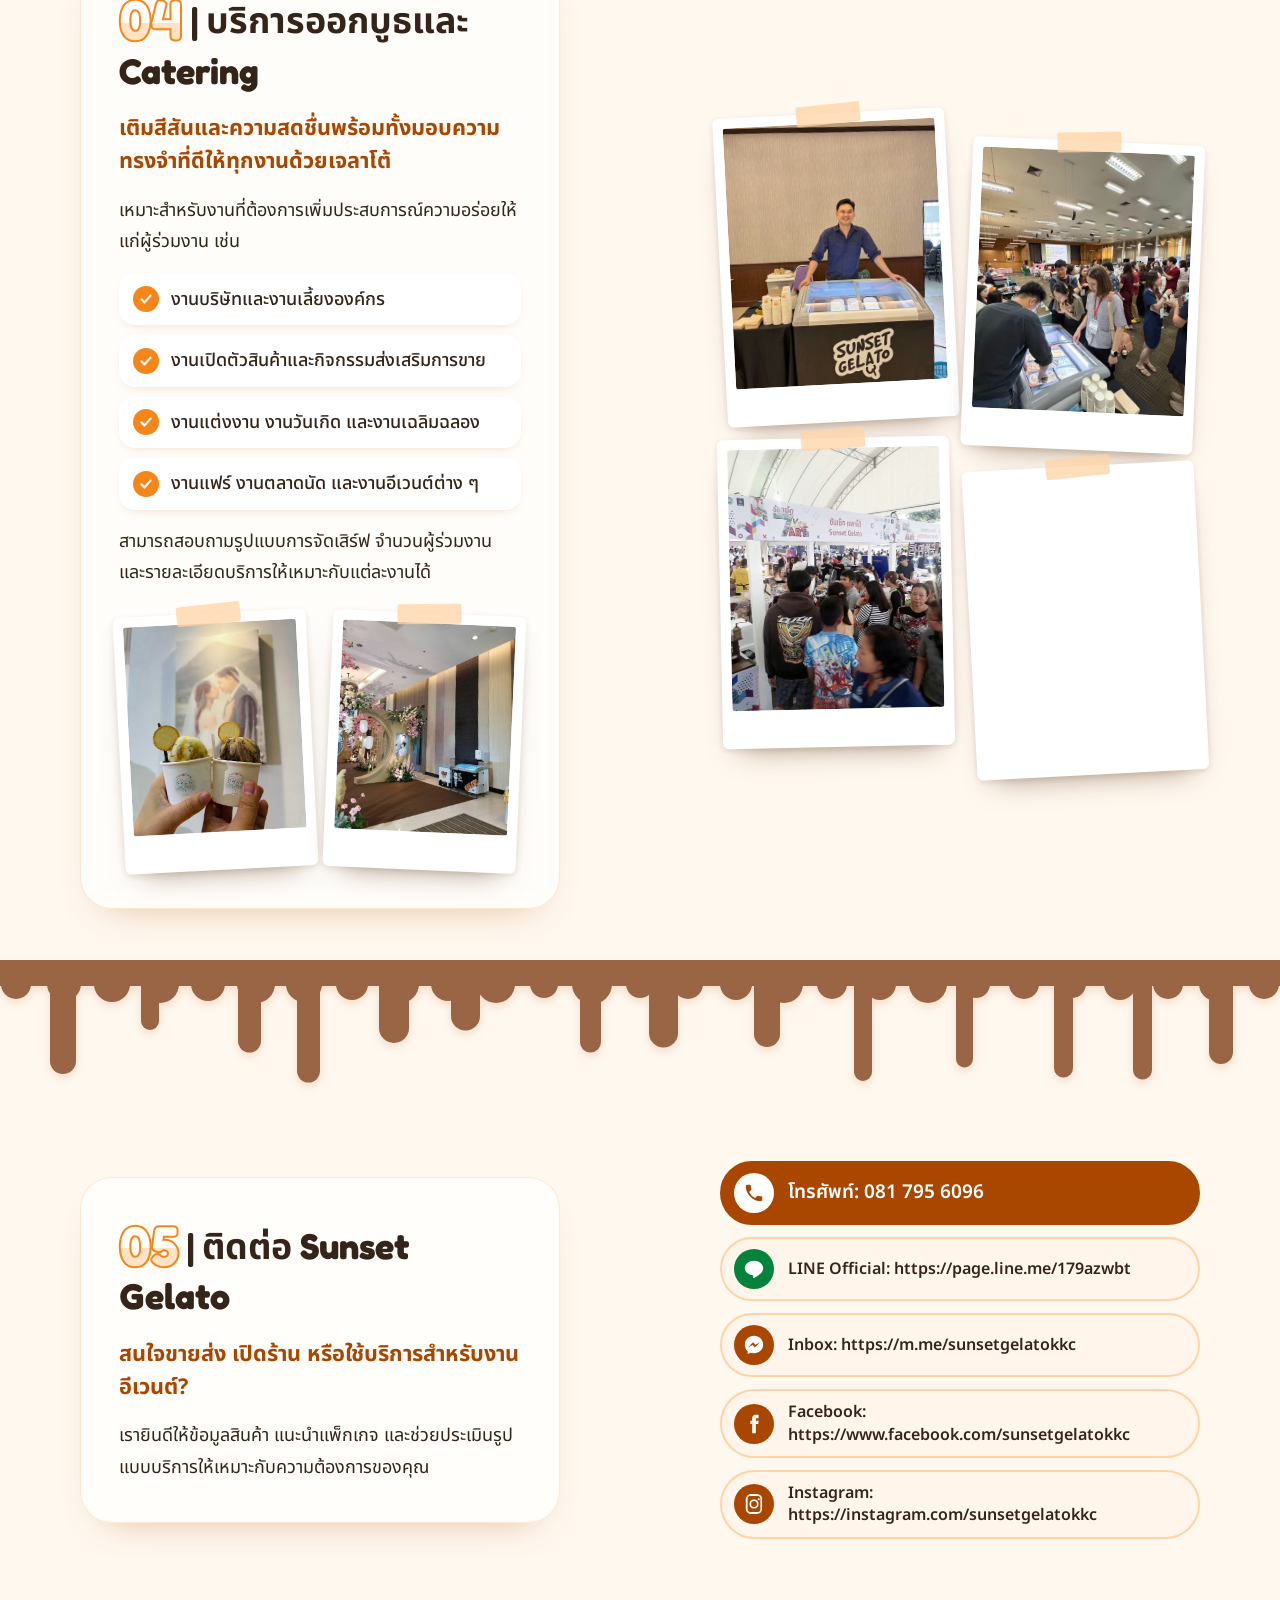
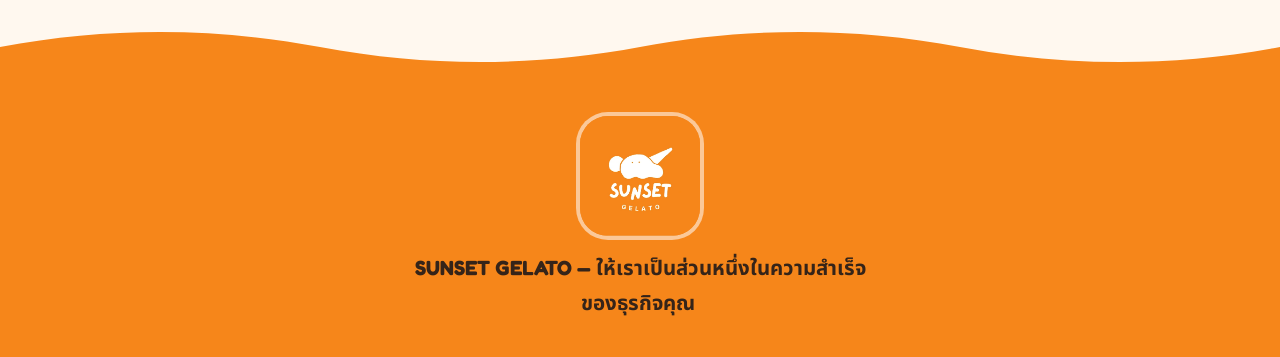
==== commit b49bb8fa: "Merge floating CTAs into one orange contact button with a channel menu Single orange round button wi" ====
--- a/site/index.html
+++ b/site/index.html
@@ -246,9 +246,18 @@
   </div>
 </footer>
 
-<div class="fab">
-  <a class="fab-btn fab-phone" href="tel:0817956096"><svg aria-hidden="true" viewBox="0 0 24 24"><path d="M6.6 10.8a15.1 15.1 0 0 0 6.6 6.6l2.2-2.2c.3-.3.7-.4 1-.2 1.1.4 2.3.6 3.6.6.6 0 1 .4 1 1V20c0 .6-.4 1-1 1A17 17 0 0 1 3 4c0-.6.4-1 1-1h3.5c.6 0 1 .4 1 1 0 1.3.2 2.5.6 3.6.1.3 0 .7-.2 1z"/></svg><span class="fab-label">โทรศัพท์: 081 795 6096 </span></a>
-  <a class="fab-btn fab-line" href="https://page.line.me/179azwbt" target="_blank" rel="noopener noreferrer"><svg aria-hidden="true" viewBox="0 0 24 24"><path d="M12 3C6.5 3 2 6.6 2 11c0 3.9 3.5 7.2 8.3 7.9.3.1.8.2.9.5.1.3.1.7 0 1l-.1.9c0 .3-.2 1 .9.5s6-3.5 8.2-6.1C21.7 14 22 12.6 22 11c0-4.4-4.5-8-10-8z"/></svg><span class="fab-label">LINE Official: https://page.line.me/179azwbt </span></a>
+<div class="fab" id="fab">
+  <ul class="fab-menu" id="fab-menu">
+    <li style="--i:4"><a class="fab-item fab-phone" href="tel:0817956096"><svg aria-hidden="true" viewBox="0 0 24 24"><path d="M6.6 10.8a15.1 15.1 0 0 0 6.6 6.6l2.2-2.2c.3-.3.7-.4 1-.2 1.1.4 2.3.6 3.6.6.6 0 1 .4 1 1V20c0 .6-.4 1-1 1A17 17 0 0 1 3 4c0-.6.4-1 1-1h3.5c.6 0 1 .4 1 1 0 1.3.2 2.5.6 3.6.1.3 0 .7-.2 1z"/></svg><span>โทรศัพท์: 081 795 6096 </span></a></li>
+    <li style="--i:3"><a class="fab-item fab-line" href="https://page.line.me/179azwbt" target="_blank" rel="noopener noreferrer"><svg aria-hidden="true" viewBox="0 0 24 24"><path d="M12 3C6.5 3 2 6.6 2 11c0 3.9 3.5 7.2 8.3 7.9.3.1.8.2.9.5.1.3.1.7 0 1l-.1.9c0 .3-.2 1 .9.5s6-3.5 8.2-6.1C21.7 14 22 12.6 22 11c0-4.4-4.5-8-10-8z"/></svg><span>LINE Official: https://page.line.me/179azwbt </span></a></li>
+    <li style="--i:2"><a class="fab-item fab-inbox" href="https://m.me/sunsetgelatokkc" target="_blank" rel="noopener noreferrer"><svg aria-hidden="true" viewBox="0 0 24 24"><path d="M12 2C6.4 2 2 6.1 2 11.6c0 2.9 1.2 5.4 3.1 7.1V22l2.9-1.6c1.2.3 2.6.5 4 .5 5.6 0 10-4.1 10-9.5S17.6 2 12 2zm1 12.8-2.6-2.7-5 2.7 5.5-5.8 2.6 2.7 4.9-2.7-5.4 5.8z"/></svg><span>Inbox: https://m.me/sunsetgelatokkc </span></a></li>
+    <li style="--i:1"><a class="fab-item fab-facebook" href="https://www.facebook.com/sunsetgelatokkc" target="_blank" rel="noopener noreferrer"><svg aria-hidden="true" viewBox="0 0 24 24"><path d="M14 8.5V6.8c0-.8.5-1 .9-1H17V2h-3c-3.3 0-4 2.5-4 4v2.5H8V12h2v10h4V12h2.7l.4-3.5H14z"/></svg><span>Facebook: https://www.facebook.com/sunsetgelatokkc </span></a></li>
+    <li style="--i:0"><a class="fab-item fab-instagram" href="https://instagram.com/sunsetgelatokkc" target="_blank" rel="noopener noreferrer"><svg aria-hidden="true" viewBox="0 0 24 24"><path d="M12 7a5 5 0 1 0 0 10 5 5 0 0 0 0-10zm0 8.2a3.2 3.2 0 1 1 0-6.4 3.2 3.2 0 0 1 0 6.4zM17.2 5.6a1.2 1.2 0 1 0 0 2.4 1.2 1.2 0 0 0 0-2.4zM21 7c-.1-1.6-.4-3-1.6-4.2S16.7 1.1 15 1H9C7.4 1.1 6 1.4 4.8 2.6S3.1 5.4 3 7v10c.1 1.6.4 3 1.6 4.2S7.4 22.9 9 23h6c1.6-.1 3-.4 4.2-1.6s1.5-2.6 1.6-4.2V7zm-2 10.6c-.1 1.2-.4 1.8-.8 2.3-.5.5-1.1.7-2.3.8H8.1c-1.2-.1-1.8-.3-2.3-.8-.4-.5-.7-1.1-.8-2.3V6.4c.1-1.2.4-1.8.8-2.3.5-.4 1.1-.7 2.3-.8h7.8c1.2.1 1.8.4 2.3.8.4.5.7 1.1.8 2.3v11.2z"/></svg><span>Instagram: https://instagram.com/sunsetgelatokkc </span></a></li>
+  </ul>
+  <button class="fab-toggle" type="button" aria-expanded="false" aria-controls="fab-menu" aria-label="05 | ติดต่อ Sunset Gelato ">
+    <svg class="fab-ico-chat" aria-hidden="true" viewBox="0 0 24 24"><path d="M12 3C6.5 3 2 6.6 2 11c0 2.4 1.3 4.6 3.4 6L4.6 21l4.3-2.4c1 .3 2 .4 3.1.4 5.5 0 10-3.6 10-8s-4.5-8-10-8zM7.5 12.4a1.4 1.4 0 1 1 0-2.8 1.4 1.4 0 0 1 0 2.8zm4.5 0a1.4 1.4 0 1 1 0-2.8 1.4 1.4 0 0 1 0 2.8zm4.5 0a1.4 1.4 0 1 1 0-2.8 1.4 1.4 0 0 1 0 2.8z"/></svg>
+    <svg class="fab-ico-close" aria-hidden="true" viewBox="0 0 24 24"><path d="M6 6l12 12M18 6L6 18"/></svg>
+  </button>
 </div>
 
 <dialog class="lightbox" id="lightbox">
--- a/site/styles.css
+++ b/site/styles.css
@@ -374,45 +374,54 @@
 .footer-logo { width: 120px; height: 120px; border-radius: 28px; box-shadow: 0 0 0 4px rgba(255, 255, 255, .55); }
 .footer-line { font-family: var(--font-display); font-weight: 700; font-size: clamp(17px, 1.6vw, 21px); max-width: 40ch; }
 
-/* ---------- Floating call-to-action (bottom right, always visible) ---------- */
+/* ---------- Floating contact button (bottom right, always visible) ---------- */
 .fab {
   position: fixed; right: 22px; bottom: calc(22px + env(safe-area-inset-bottom)); z-index: 55;
-  display: flex; flex-direction: column; align-items: flex-end; gap: 12px;
-}
-.fab-btn {
-  position: relative; display: grid; place-items: center; flex: none;
-  width: 66px; height: 66px; border-radius: 50%; text-decoration: none;
-  background: var(--line-deep); color: var(--white);
-  box-shadow: 0 12px 26px -10px rgba(4, 131, 59, .75), 0 0 0 4px rgba(255, 255, 255, .9);
-  transition: transform .25s cubic-bezier(.3, 1.6, .5, 1), box-shadow .25s;
-}
-.fab-btn svg { width: 32px; height: 32px; fill: currentColor; }
-.fab-phone {
-  width: 54px; height: 54px; margin-right: 6px; background: var(--orange-deep);
-  box-shadow: 0 12px 24px -10px rgba(169, 71, 0, .75), 0 0 0 4px rgba(255, 255, 255, .9);
-}
-.fab-phone svg { width: 24px; height: 24px; }
-.fab-line::before {
-  content: ""; position: absolute; inset: 0; border-radius: 50%; z-index: -1;
-  background: var(--line); animation: fabPulse 2.4s ease-out infinite;
-}
-@keyframes fabPulse { 0% { transform: scale(1); opacity: .55; } 80%, 100% { transform: scale(1.7); opacity: 0; } }
-.fab-btn:hover, .fab-btn:focus-visible { transform: scale(1.08) rotate(-4deg); }
-.fab-label {
-  position: absolute; right: calc(100% + 14px); top: 50%;
-  white-space: nowrap; padding: 10px 18px; border-radius: 999px;
-  background: var(--white); color: var(--ink); font-weight: 700; font-size: 15px; line-height: 1.3;
-  box-shadow: 0 10px 24px -12px rgba(80, 40, 10, .5); border: 2px solid var(--orange-soft);
-  opacity: 0; transform: translate(10px, -50%) scale(.96); transform-origin: right center;
-  pointer-events: none; transition: opacity .2s ease, transform .25s cubic-bezier(.3, 1.4, .5, 1);
-}
-.fab-label::after {
-  content: ""; position: absolute; right: -7px; top: 50%; width: 12px; height: 12px; margin-top: -6px;
-  background: var(--white); border-top: 2px solid var(--orange-soft); border-right: 2px solid var(--orange-soft);
-  transform: rotate(45deg);
-}
-.fab-btn:hover .fab-label, .fab-btn:focus-visible .fab-label { opacity: 1; transform: translate(0, -50%) scale(1); }
-.fab-btn:hover .fab-label { transform: translate(0, -50%) rotate(4deg); }
+  display: flex; flex-direction: column; align-items: flex-end; gap: 14px;
+}
+.fab-toggle {
+  position: relative; display: grid; place-items: center; width: 68px; height: 68px; padding: 0;
+  border-radius: 50%; border: 4px solid var(--white); cursor: pointer;
+  background: var(--orange); color: var(--white);
+  box-shadow: 0 14px 28px -10px rgba(169, 71, 0, .8);
+  transition: transform .3s cubic-bezier(.3, 1.6, .5, 1), background-color .2s;
+}
+.fab-toggle::before {
+  content: ""; position: absolute; inset: -4px; border-radius: 50%; z-index: -1;
+  background: var(--orange); animation: fabPulse 2.4s ease-out infinite;
+}
+.fab-toggle[aria-expanded="true"]::before { animation: none; opacity: 0; }
+@keyframes fabPulse { 0% { transform: scale(1); opacity: .5; } 80%, 100% { transform: scale(1.6); opacity: 0; } }
+.fab-toggle:hover { transform: scale(1.08) rotate(-6deg); background: #E8780C; }
+.fab-toggle svg { position: absolute; width: 32px; height: 32px; transition: transform .3s cubic-bezier(.3, 1.4, .5, 1), opacity .2s; }
+.fab-ico-chat { fill: currentColor; }
+.fab-ico-close { fill: none; stroke: currentColor; stroke-width: 3; stroke-linecap: round; opacity: 0; transform: rotate(-90deg) scale(.5); }
+.fab-toggle[aria-expanded="true"] { background: var(--orange-deep); }
+.fab-toggle[aria-expanded="true"] .fab-ico-chat { opacity: 0; transform: rotate(90deg) scale(.5); }
+.fab-toggle[aria-expanded="true"] .fab-ico-close { opacity: 1; transform: none; }
+
+.fab-menu {
+  list-style: none; margin: 0; padding: 10px; display: grid; gap: 8px;
+  background: var(--white); border-radius: 26px; border: 2px solid var(--orange-soft);
+  box-shadow: 0 24px 50px -20px rgba(80, 40, 10, .55);
+  max-width: min(470px, calc(100vw - 44px));
+  transform-origin: bottom right;
+  visibility: hidden; opacity: 0; transform: translateY(12px) scale(.9);
+  transition: opacity .2s ease, transform .3s cubic-bezier(.3, 1.4, .5, 1), visibility 0s .3s;
+}
+.fab.open .fab-menu { visibility: visible; opacity: 1; transform: none; transition-delay: 0s; }
+.fab-menu li { opacity: 0; transform: translateY(8px); transition: opacity .2s, transform .25s; }
+.fab.open .fab-menu li { opacity: 1; transform: none; transition-delay: calc(var(--i) * 45ms + 60ms); }
+.fab-item {
+  display: flex; align-items: center; gap: 12px; min-height: 52px; padding: 8px 16px 8px 8px;
+  border-radius: 18px; text-decoration: none; color: var(--ink);
+  font-weight: 600; font-size: 15px; line-height: 1.35; overflow-wrap: break-word; min-width: 0;
+  transition: background-color .2s, transform .2s;
+}
+.fab-item:hover, .fab-item:focus-visible { background: var(--cream); transform: translateX(-3px); }
+.fab-item svg { flex: none; width: 38px; height: 38px; padding: 9px; border-radius: 50%; fill: var(--white); background: var(--orange-deep); }
+.fab-line svg { background: var(--line-deep); }
+.fab-phone { font-size: 17px; }
 
 /* ---------- Falling scoops ---------- */
 .scoop-layer { position: fixed; inset: 0; z-index: 1; pointer-events: none; overflow: hidden; }
@@ -496,9 +505,10 @@
   .dd-swirl, .dd-dots, .dd-cone { display: none; }
   .cone-dock { bottom: max(24px, calc(50vh - 190px)); }
   .fab { right: 14px; bottom: calc(14px + env(safe-area-inset-bottom)); gap: 10px; }
-  .fab-btn { width: 58px; height: 58px; }
-  .fab-phone { width: 48px; height: 48px; margin-right: 5px; }
-  .fab-label { white-space: normal; width: max-content; max-width: calc(100vw - 110px); font-size: 13px; overflow-wrap: anywhere; }
+  .fab-toggle { width: 60px; height: 60px; }
+  .fab-menu { max-width: calc(100vw - 28px); }
+  .fab-item { font-size: 14px; }
+  .fab-item span { min-width: 0; overflow-wrap: anywhere; }
   .col-text, .hero-copy { border-radius: 26px; }
     .hero-actions .btn { flex: 1 1 100%; }
   .site-footer { margin-top: 40px; }
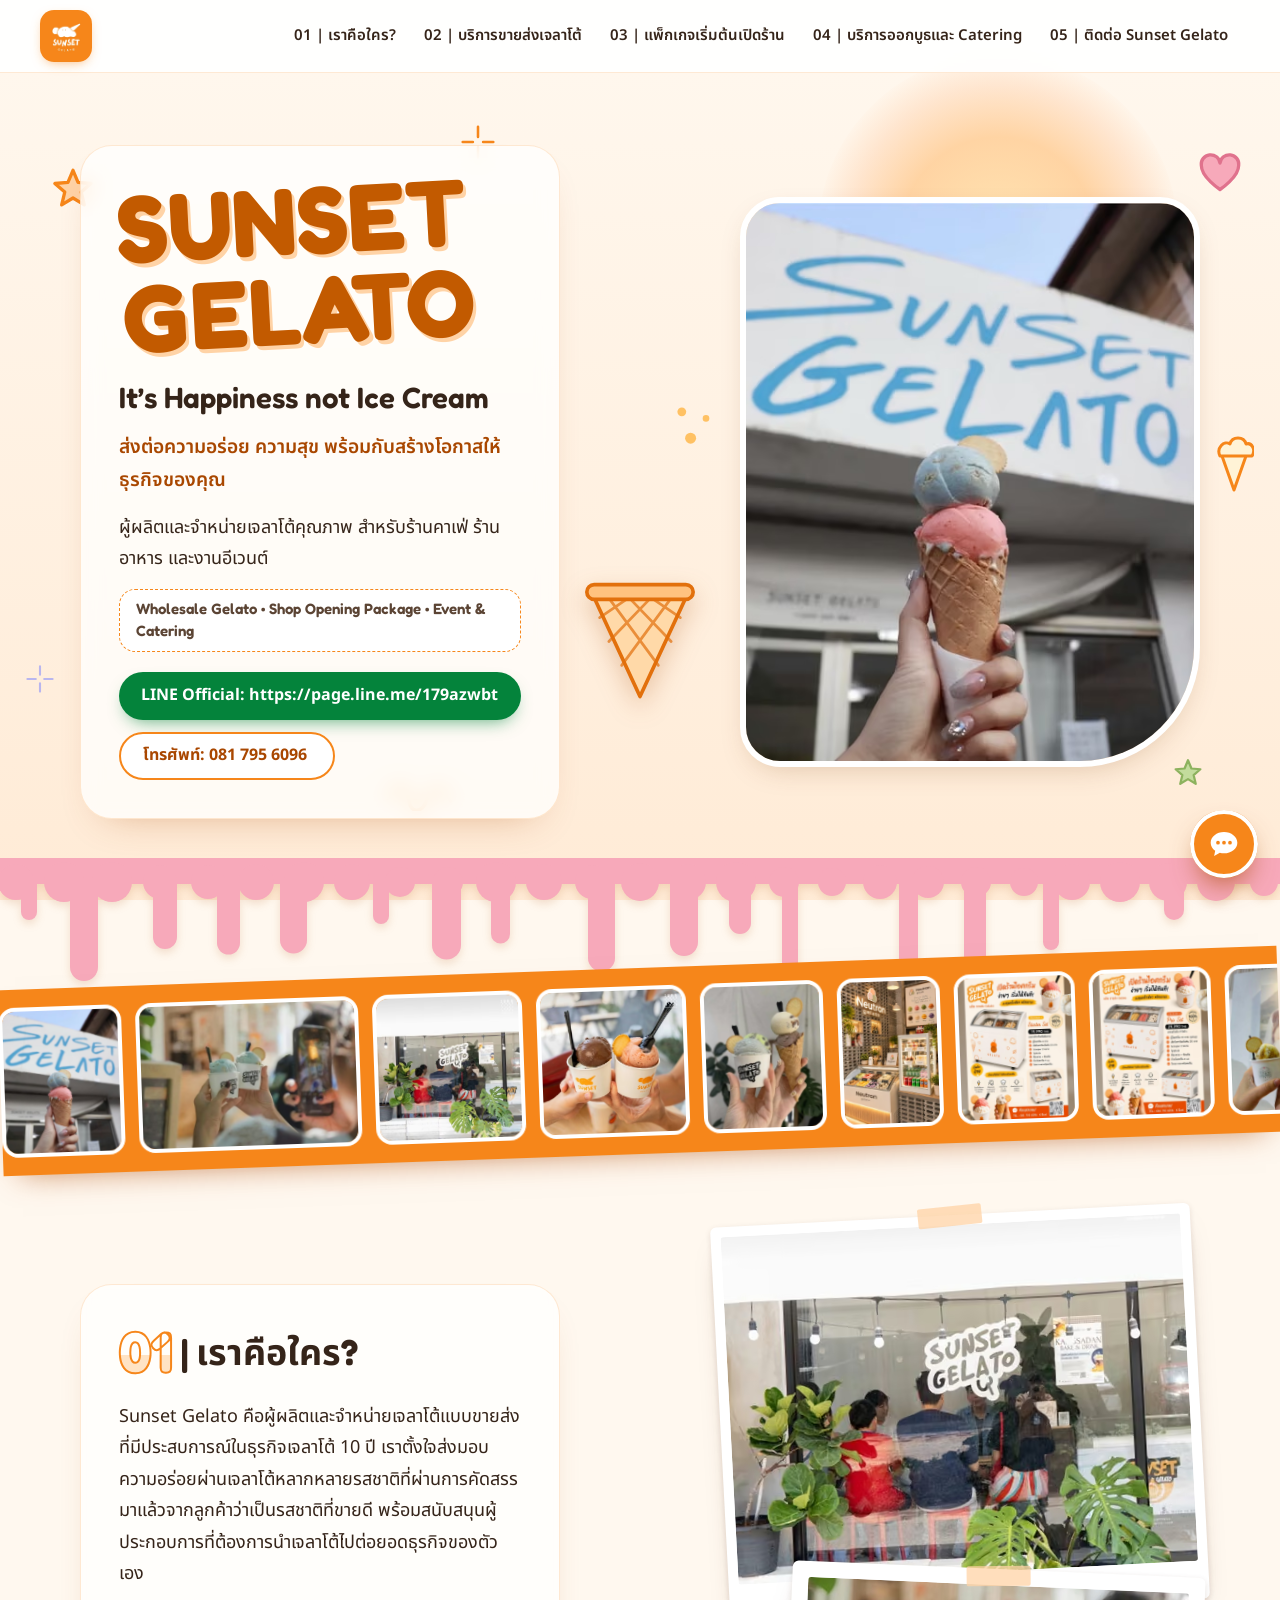
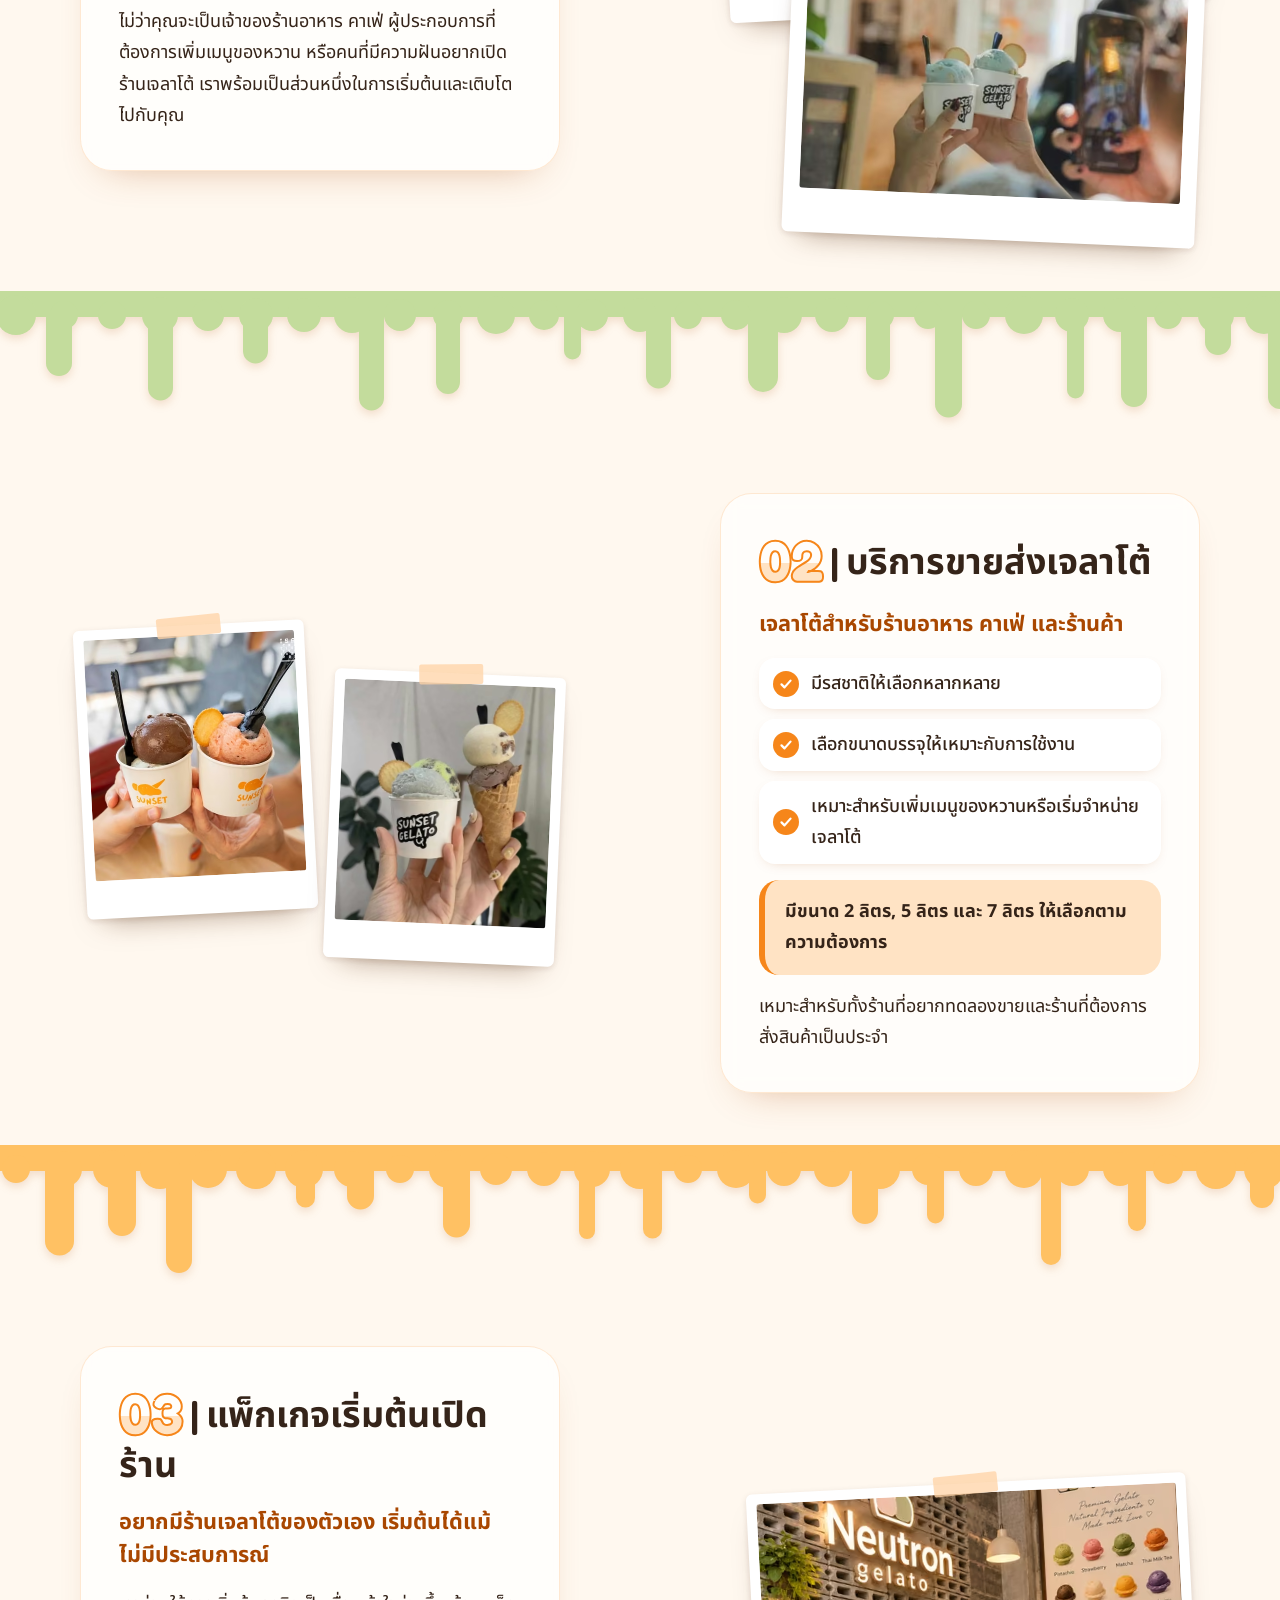
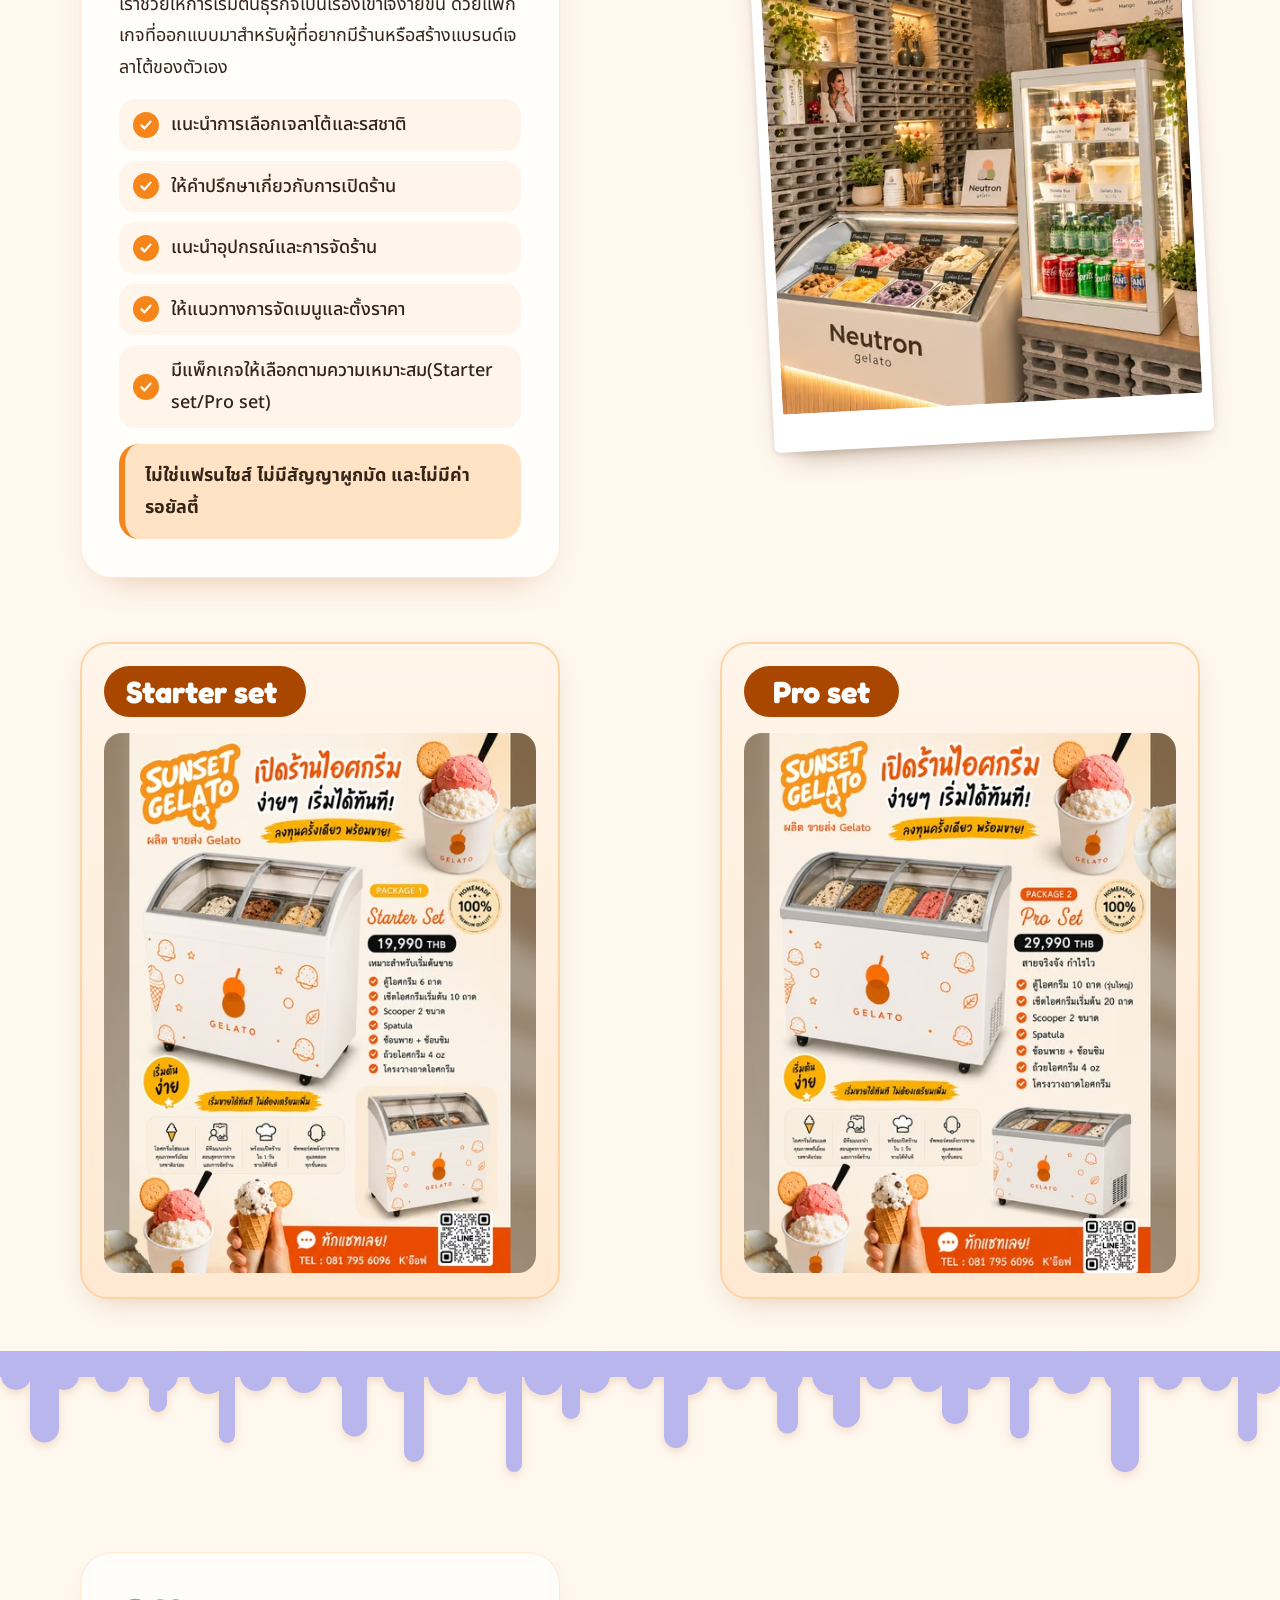
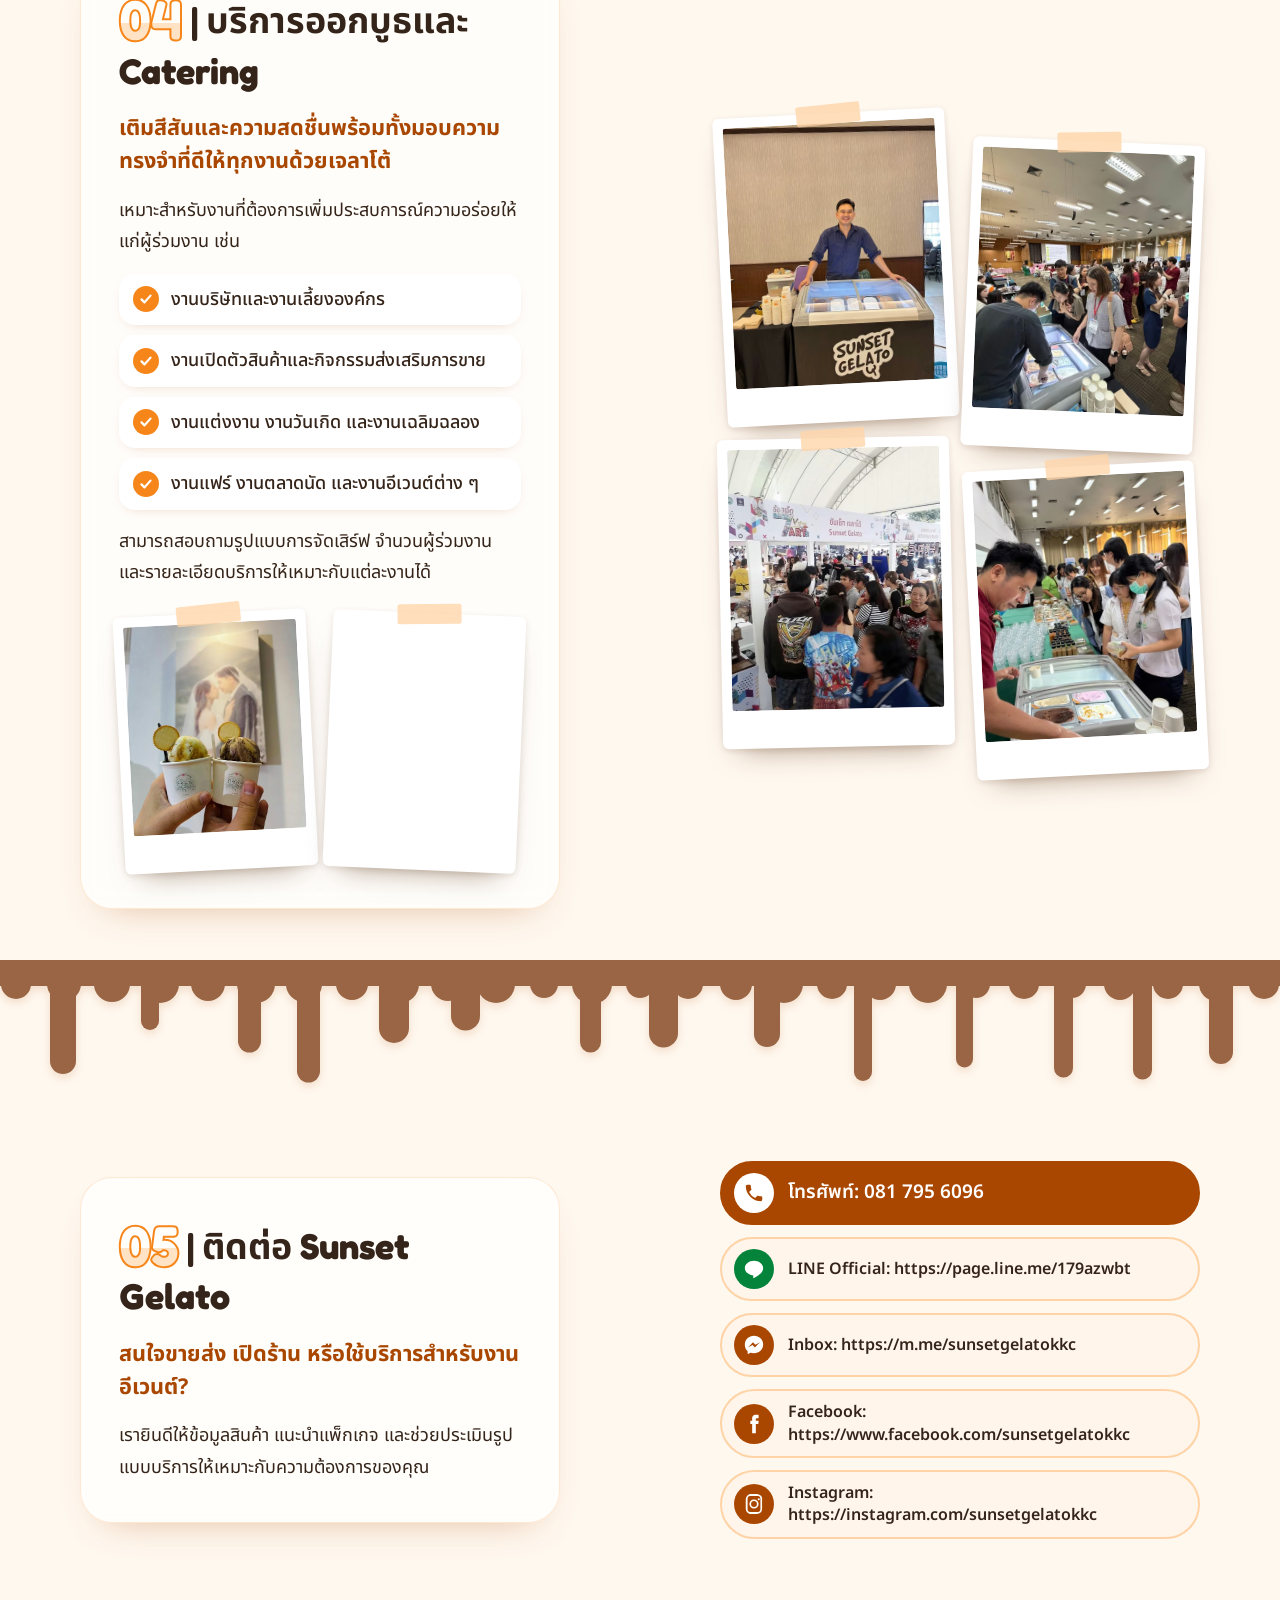
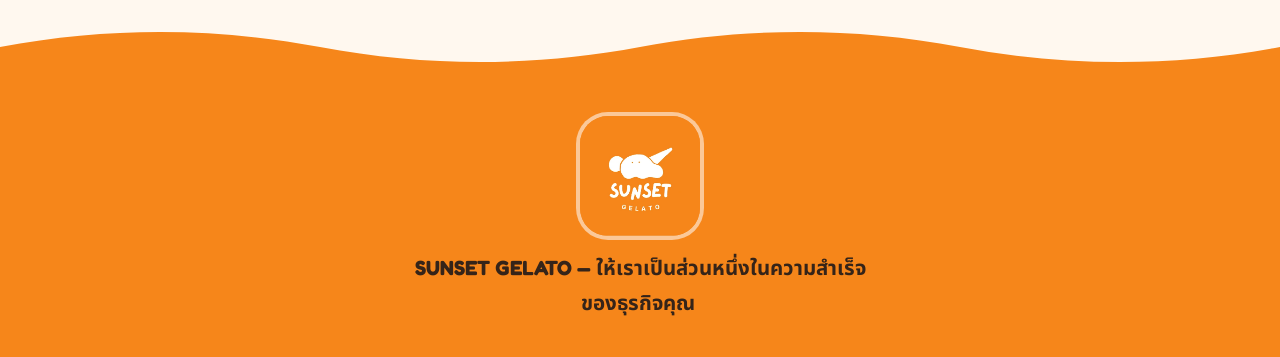
==== commit c6592064: "Fix photo taps on mobile and add tap-to-zoom in the viewer The closed contact menu's container cover" ====
--- a/site/index.html
+++ b/site/index.html
@@ -262,7 +262,7 @@
 
 <dialog class="lightbox" id="lightbox">
   <button class="lb-close" type="button" aria-label="ปิด"><svg viewBox="0 0 24 24" aria-hidden="true"><path d="M6 6l12 12M18 6L6 18"/></svg></button>
-  <img class="lb-img" alt="">
+  <div class="lb-stage"><img class="lb-img" alt=""></div>
 </dialog>
 
 <script src="main.js" defer></script>
--- a/site/styles.css
+++ b/site/styles.css
@@ -378,7 +378,9 @@
 .fab {
   position: fixed; right: 22px; bottom: calc(22px + env(safe-area-inset-bottom)); z-index: 55;
   display: flex; flex-direction: column; align-items: flex-end; gap: 14px;
-}
+  pointer-events: none;   /* the closed menu must not block taps on the page */
+}
+.fab-toggle, .fab.open .fab-menu { pointer-events: auto; }
 .fab-toggle {
   position: relative; display: grid; place-items: center; width: 68px; height: 68px; padding: 0;
   border-radius: 50%; border: 4px solid var(--white); cursor: pointer;
@@ -444,10 +446,16 @@
   border: 0; padding: 0; background: transparent; max-width: 100vw; max-height: 100vh;
   width: 100vw; height: 100vh; margin: 0; overflow: hidden;
 }
-.lightbox[open] { display: grid; place-items: center; }
+.lightbox[open] { display: block; }
+.lb-stage {
+  width: 100%; height: 100%; overflow: auto; overscroll-behavior: contain;
+  display: grid; place-items: center; touch-action: pan-x pan-y pinch-zoom;
+  -webkit-overflow-scrolling: touch;
+}
+.lb-stage.zoomed { place-items: start; }
 .lightbox::backdrop { background: rgba(53, 36, 25, .86); }
 .lb-img {
-  max-width: min(94vw, 1400px); max-height: 90vh; width: auto; height: auto; object-fit: contain;
+  max-width: min(94vw, 1400px); max-height: 90vh; width: auto; height: auto; object-fit: contain; cursor: zoom-in;
   border-radius: 16px; background: var(--white); box-shadow: 0 20px 60px rgba(0, 0, 0, .4);
 }
 .lb-close {
@@ -456,6 +464,7 @@
 }
 .lb-close svg { width: 24px; height: 24px; stroke: var(--ink); stroke-width: 2.6; stroke-linecap: round; fill: none; }
 .lightbox[open] .lb-img { animation: lbIn .3s cubic-bezier(.2, .7, .2, 1); }
+.lb-stage.zoomed .lb-img { max-width: none; max-height: none; cursor: zoom-out; border-radius: 0; margin: 0; }
 @keyframes lbIn { from { opacity: 0; transform: scale(.95); } to { opacity: 1; transform: none; } }
 
 /* ---------- Reveal on scroll (only when JS runs) ---------- */
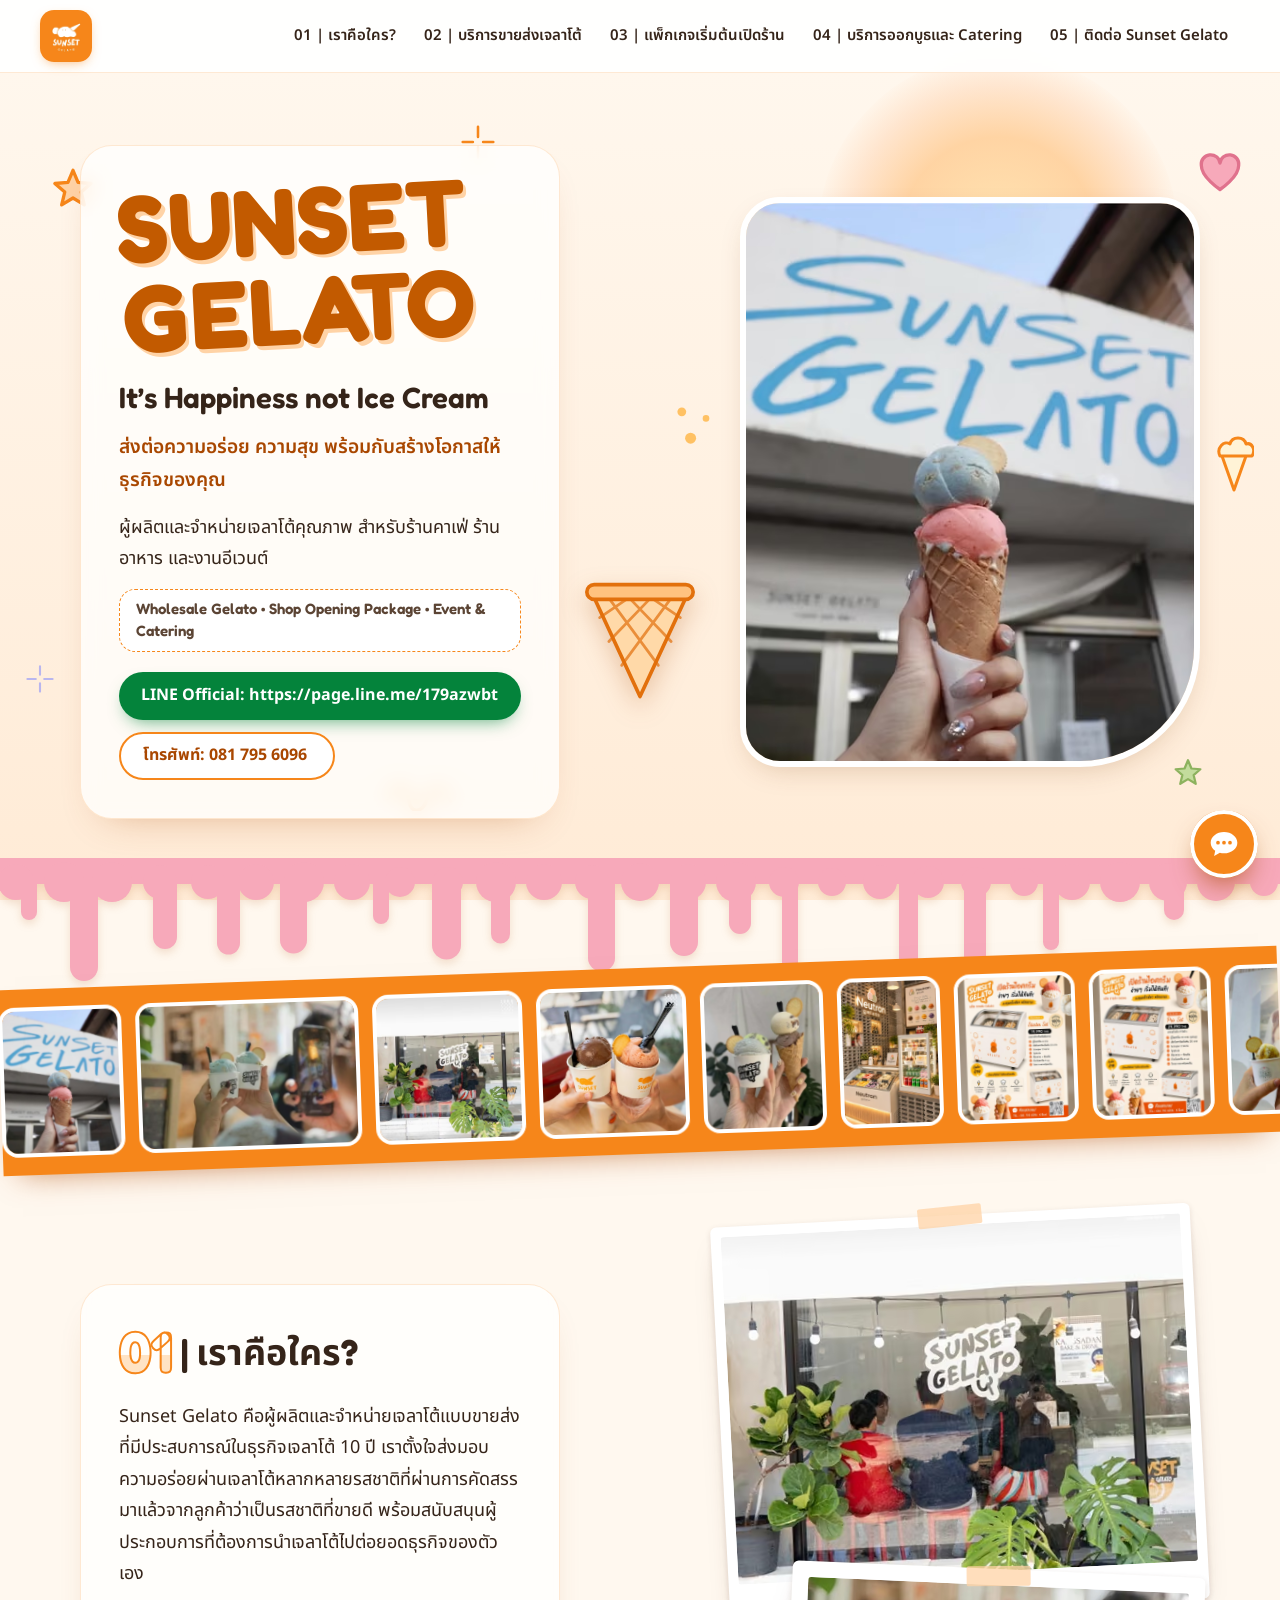
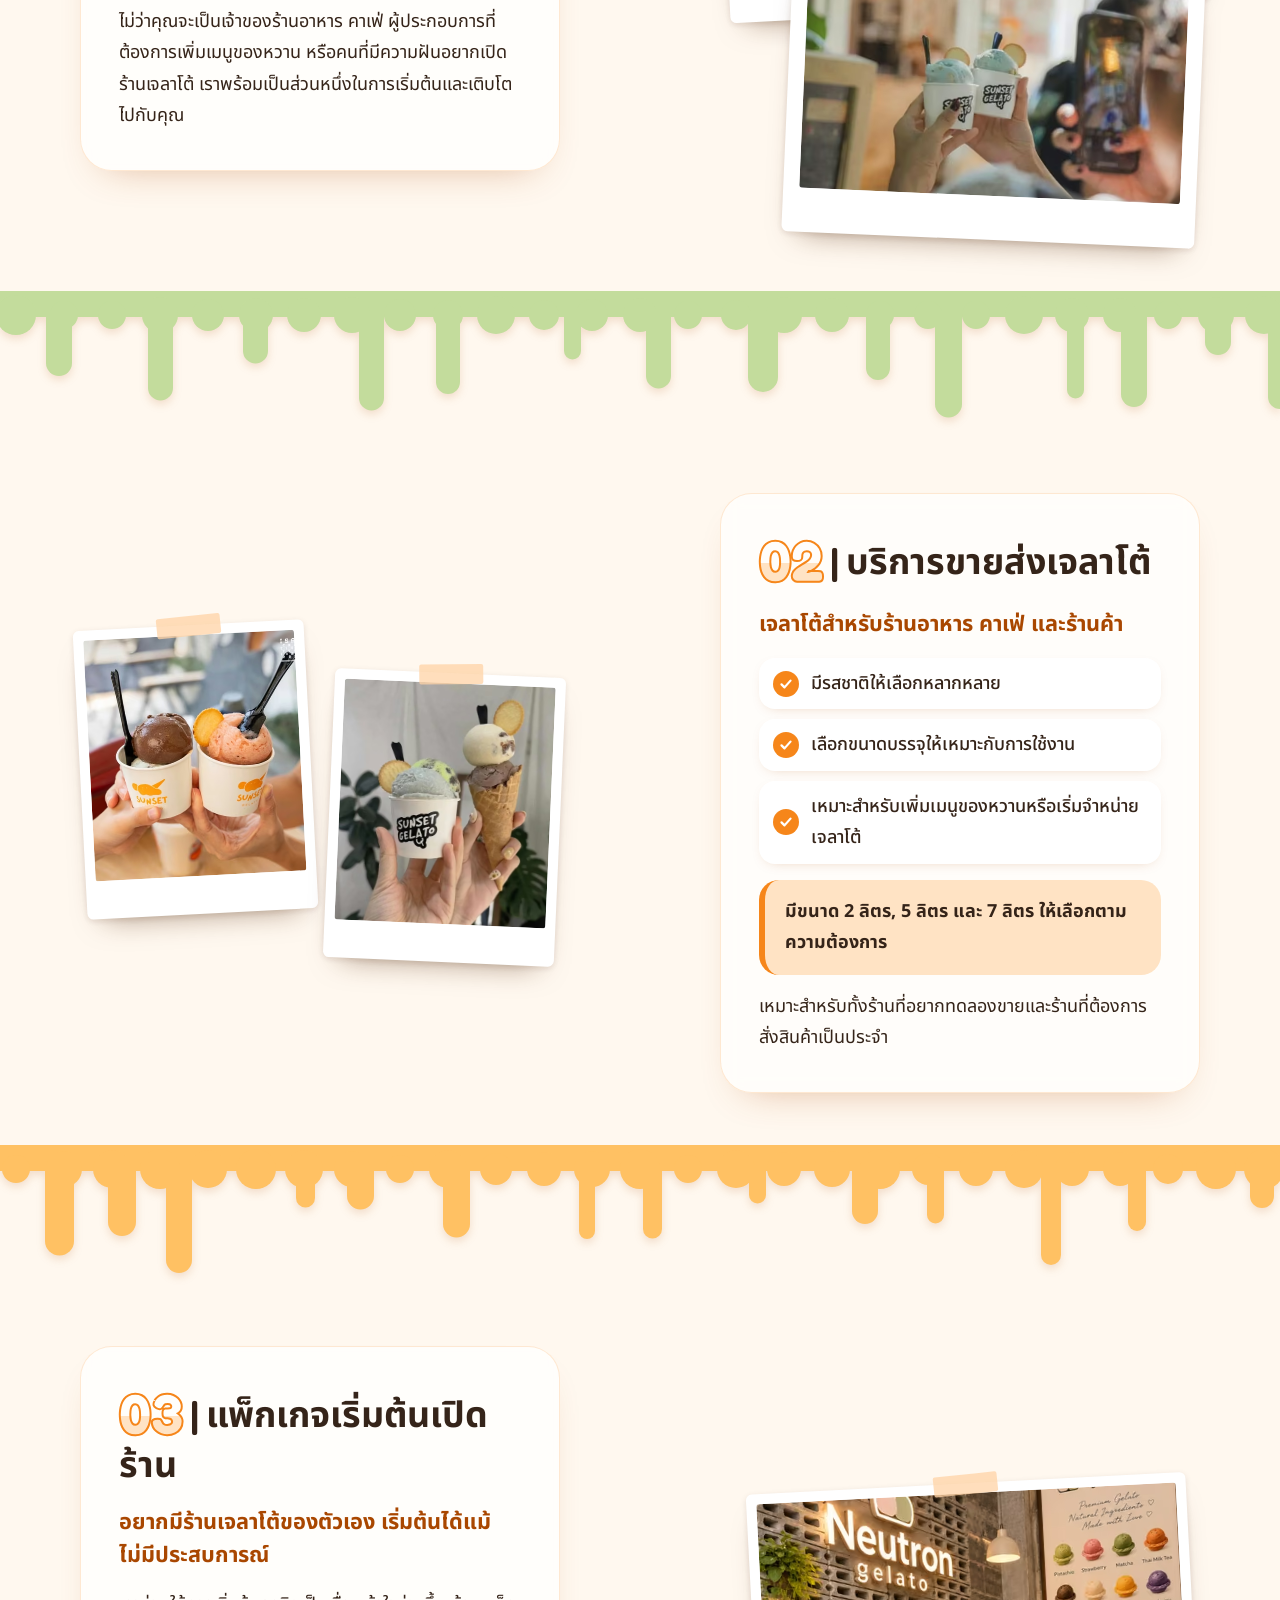
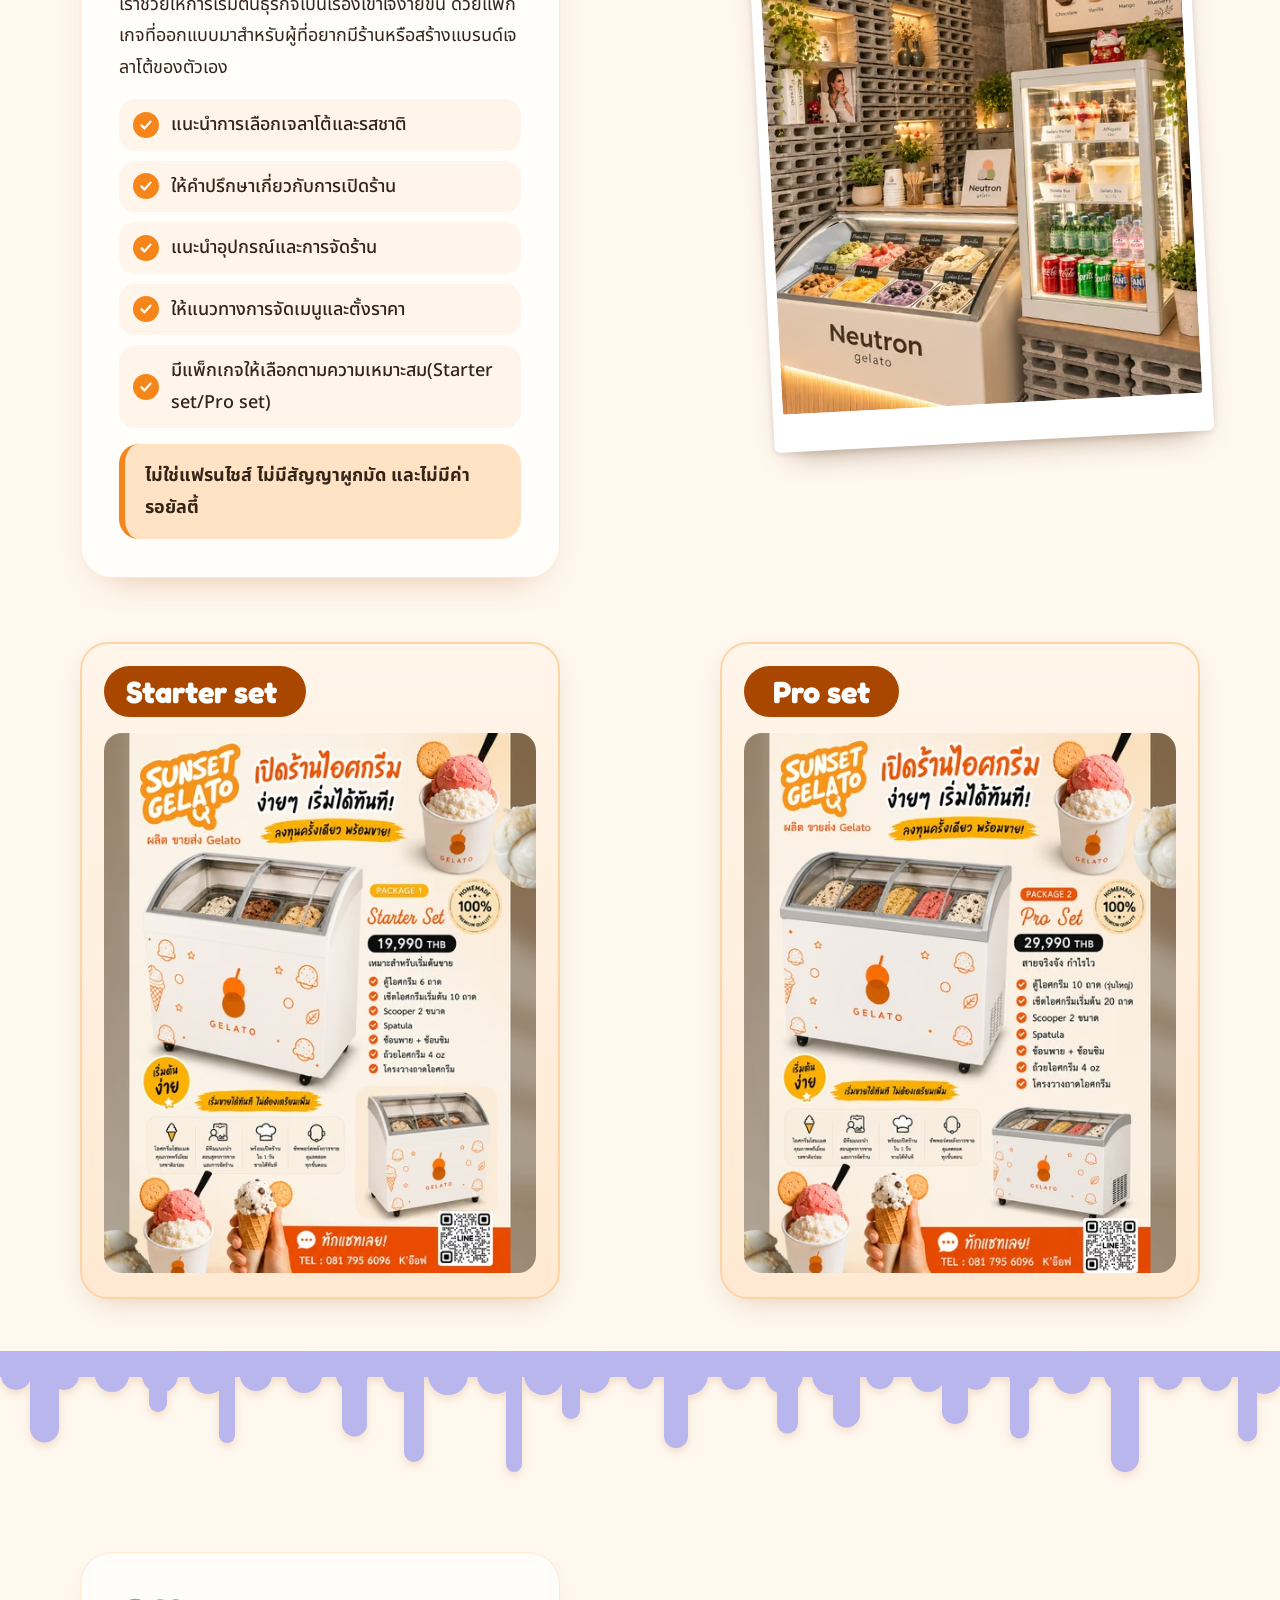
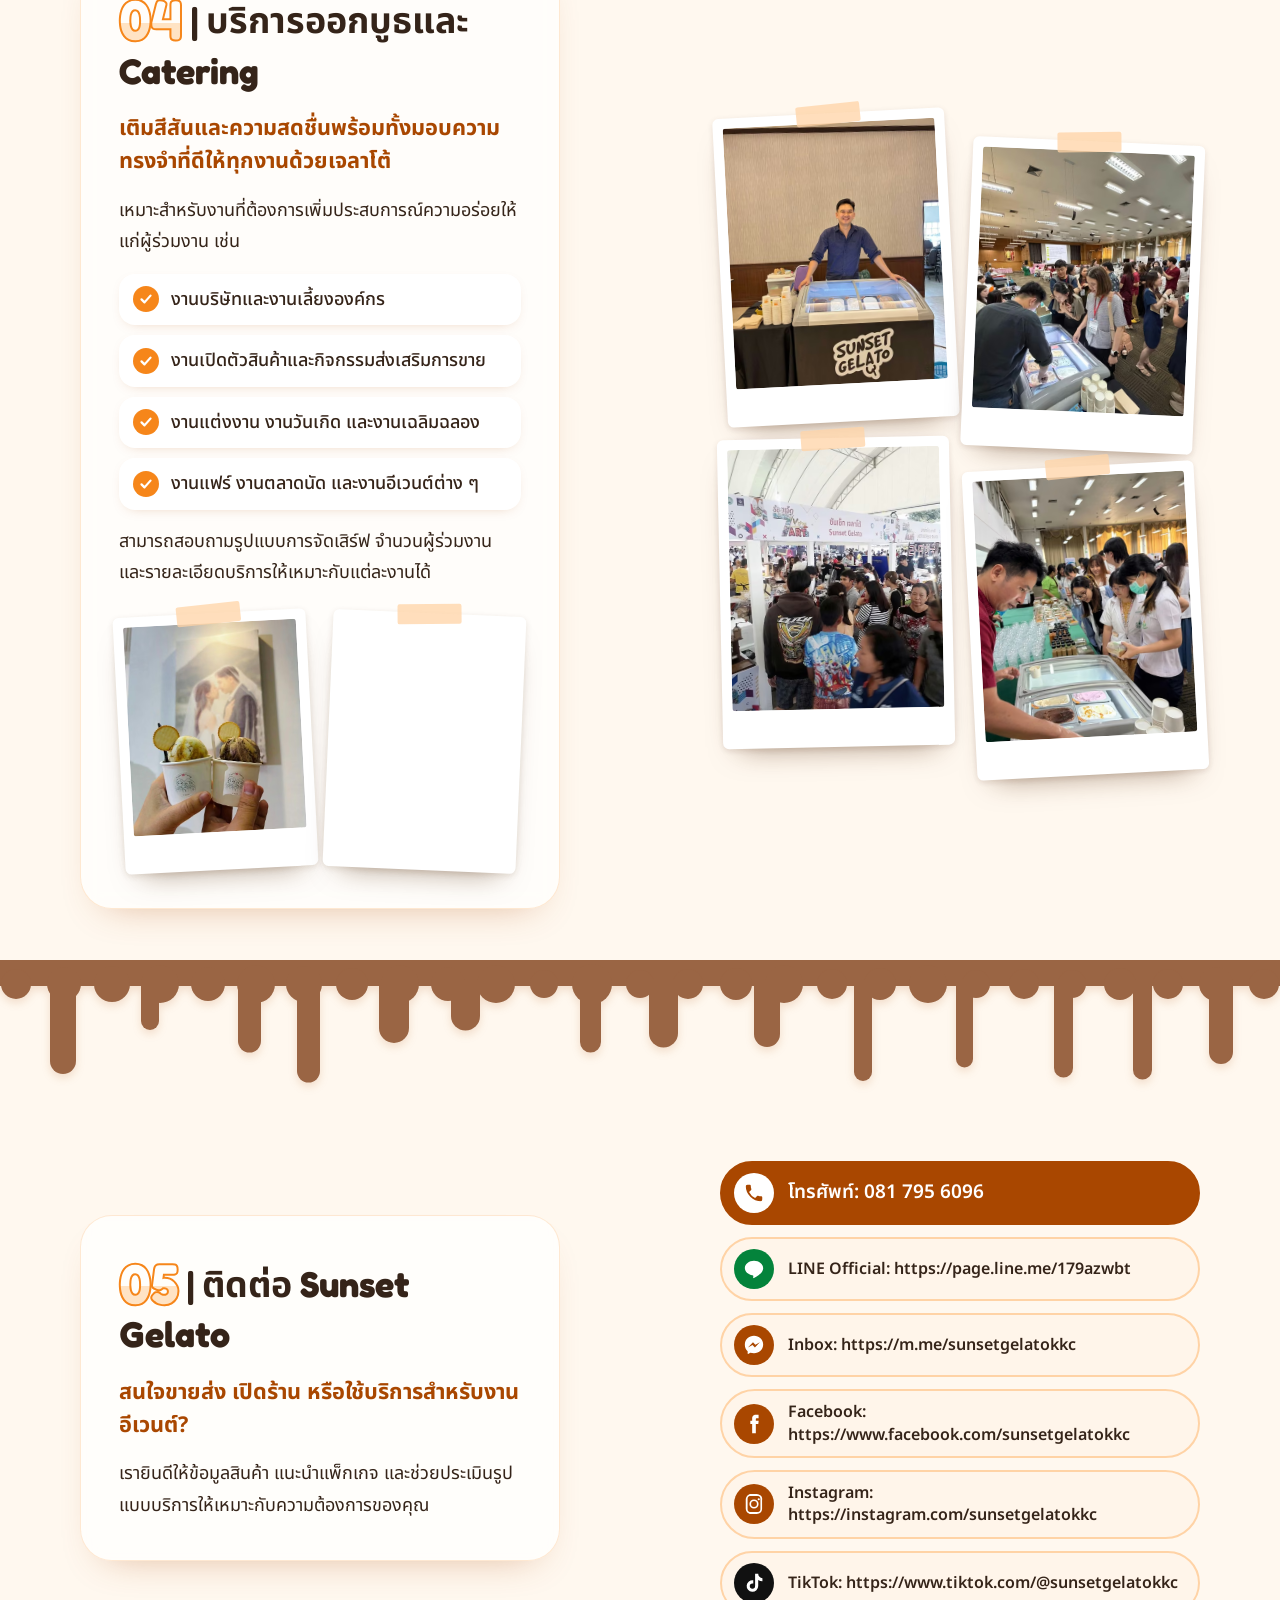
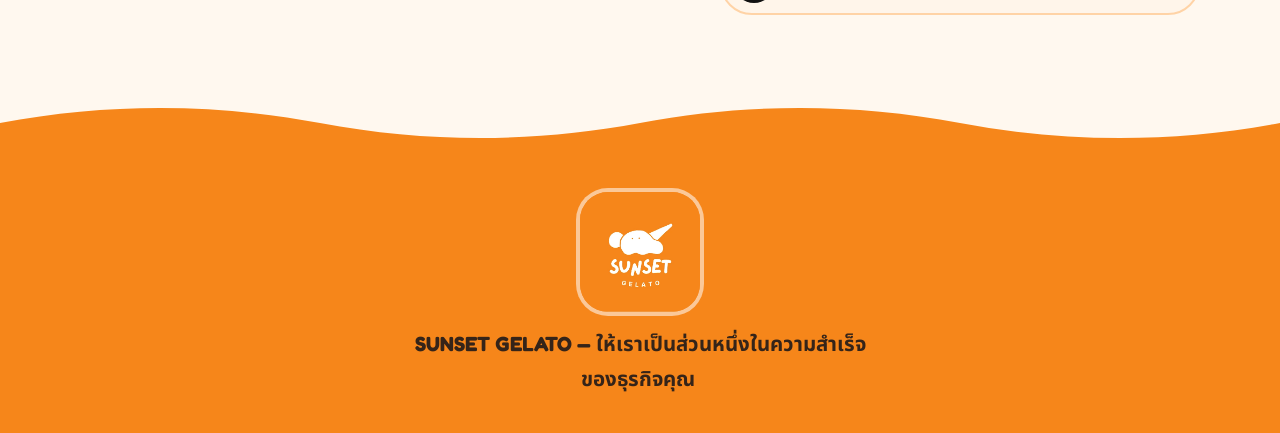
==== commit 3a59767b: "Add TikTok contact channel TikTok is not in the Word file, so its text lives in a separate website-c" ====
--- a/site/index.html
+++ b/site/index.html
@@ -232,6 +232,7 @@
       <li data-reveal style="--d:3"><a class="clink" href="https://m.me/sunsetgelatokkc" target="_blank" rel="noopener noreferrer"><svg aria-hidden="true" viewBox="0 0 24 24"><path d="M12 2C6.4 2 2 6.1 2 11.6c0 2.9 1.2 5.4 3.1 7.1V22l2.9-1.6c1.2.3 2.6.5 4 .5 5.6 0 10-4.1 10-9.5S17.6 2 12 2zm1 12.8-2.6-2.7-5 2.7 5.5-5.8 2.6 2.7 4.9-2.7-5.4 5.8z"/></svg><span data-p="64">Inbox: https://m.me/sunsetgelatokkc </span></a></li>
       <li data-reveal style="--d:4"><a class="clink" href="https://www.facebook.com/sunsetgelatokkc" target="_blank" rel="noopener noreferrer"><svg aria-hidden="true" viewBox="0 0 24 24"><path d="M14 8.5V6.8c0-.8.5-1 .9-1H17V2h-3c-3.3 0-4 2.5-4 4v2.5H8V12h2v10h4V12h2.7l.4-3.5H14z"/></svg><span data-p="65">Facebook: https://www.facebook.com/sunsetgelatokkc </span></a></li>
       <li data-reveal style="--d:5"><a class="clink" href="https://instagram.com/sunsetgelatokkc" target="_blank" rel="noopener noreferrer"><svg aria-hidden="true" viewBox="0 0 24 24"><path d="M12 7a5 5 0 1 0 0 10 5 5 0 0 0 0-10zm0 8.2a3.2 3.2 0 1 1 0-6.4 3.2 3.2 0 0 1 0 6.4zM17.2 5.6a1.2 1.2 0 1 0 0 2.4 1.2 1.2 0 0 0 0-2.4zM21 7c-.1-1.6-.4-3-1.6-4.2S16.7 1.1 15 1H9C7.4 1.1 6 1.4 4.8 2.6S3.1 5.4 3 7v10c.1 1.6.4 3 1.6 4.2S7.4 22.9 9 23h6c1.6-.1 3-.4 4.2-1.6s1.5-2.6 1.6-4.2V7zm-2 10.6c-.1 1.2-.4 1.8-.8 2.3-.5.5-1.1.7-2.3.8H8.1c-1.2-.1-1.8-.3-2.3-.8-.4-.5-.7-1.1-.8-2.3V6.4c.1-1.2.4-1.8.8-2.3.5-.4 1.1-.7 2.3-.8h7.8c1.2.1 1.8.4 2.3.8.4.5.7 1.1.8 2.3v11.2z"/></svg><span data-p="66">Instagram: https://instagram.com/sunsetgelatokkc </span></a></li>
+      <li data-reveal style="--d:6"><a class="clink clink-tiktok" href="https://www.tiktok.com/@sunsetgelatokkc" target="_blank" rel="noopener noreferrer"><svg aria-hidden="true" viewBox="0 0 24 24"><path d="M16.6 2h-3.4v13.4a2.9 2.9 0 1 1-2.9-2.9c.3 0 .6 0 .9.1V9.1a6.3 6.3 0 1 0 5.4 6.3V8.6a8 8 0 0 0 4.6 1.5V6.7a4.6 4.6 0 0 1-4.6-4.7z"/></svg><span data-x="tiktok">TikTok: https://www.tiktok.com/@sunsetgelatokkc</span></a></li>
     </ul>
   </div>
 </section>
@@ -248,11 +249,12 @@
 
 <div class="fab" id="fab">
   <ul class="fab-menu" id="fab-menu">
-    <li style="--i:4"><a class="fab-item fab-phone" href="tel:0817956096"><svg aria-hidden="true" viewBox="0 0 24 24"><path d="M6.6 10.8a15.1 15.1 0 0 0 6.6 6.6l2.2-2.2c.3-.3.7-.4 1-.2 1.1.4 2.3.6 3.6.6.6 0 1 .4 1 1V20c0 .6-.4 1-1 1A17 17 0 0 1 3 4c0-.6.4-1 1-1h3.5c.6 0 1 .4 1 1 0 1.3.2 2.5.6 3.6.1.3 0 .7-.2 1z"/></svg><span>โทรศัพท์: 081 795 6096 </span></a></li>
-    <li style="--i:3"><a class="fab-item fab-line" href="https://page.line.me/179azwbt" target="_blank" rel="noopener noreferrer"><svg aria-hidden="true" viewBox="0 0 24 24"><path d="M12 3C6.5 3 2 6.6 2 11c0 3.9 3.5 7.2 8.3 7.9.3.1.8.2.9.5.1.3.1.7 0 1l-.1.9c0 .3-.2 1 .9.5s6-3.5 8.2-6.1C21.7 14 22 12.6 22 11c0-4.4-4.5-8-10-8z"/></svg><span>LINE Official: https://page.line.me/179azwbt </span></a></li>
-    <li style="--i:2"><a class="fab-item fab-inbox" href="https://m.me/sunsetgelatokkc" target="_blank" rel="noopener noreferrer"><svg aria-hidden="true" viewBox="0 0 24 24"><path d="M12 2C6.4 2 2 6.1 2 11.6c0 2.9 1.2 5.4 3.1 7.1V22l2.9-1.6c1.2.3 2.6.5 4 .5 5.6 0 10-4.1 10-9.5S17.6 2 12 2zm1 12.8-2.6-2.7-5 2.7 5.5-5.8 2.6 2.7 4.9-2.7-5.4 5.8z"/></svg><span>Inbox: https://m.me/sunsetgelatokkc </span></a></li>
-    <li style="--i:1"><a class="fab-item fab-facebook" href="https://www.facebook.com/sunsetgelatokkc" target="_blank" rel="noopener noreferrer"><svg aria-hidden="true" viewBox="0 0 24 24"><path d="M14 8.5V6.8c0-.8.5-1 .9-1H17V2h-3c-3.3 0-4 2.5-4 4v2.5H8V12h2v10h4V12h2.7l.4-3.5H14z"/></svg><span>Facebook: https://www.facebook.com/sunsetgelatokkc </span></a></li>
-    <li style="--i:0"><a class="fab-item fab-instagram" href="https://instagram.com/sunsetgelatokkc" target="_blank" rel="noopener noreferrer"><svg aria-hidden="true" viewBox="0 0 24 24"><path d="M12 7a5 5 0 1 0 0 10 5 5 0 0 0 0-10zm0 8.2a3.2 3.2 0 1 1 0-6.4 3.2 3.2 0 0 1 0 6.4zM17.2 5.6a1.2 1.2 0 1 0 0 2.4 1.2 1.2 0 0 0 0-2.4zM21 7c-.1-1.6-.4-3-1.6-4.2S16.7 1.1 15 1H9C7.4 1.1 6 1.4 4.8 2.6S3.1 5.4 3 7v10c.1 1.6.4 3 1.6 4.2S7.4 22.9 9 23h6c1.6-.1 3-.4 4.2-1.6s1.5-2.6 1.6-4.2V7zm-2 10.6c-.1 1.2-.4 1.8-.8 2.3-.5.5-1.1.7-2.3.8H8.1c-1.2-.1-1.8-.3-2.3-.8-.4-.5-.7-1.1-.8-2.3V6.4c.1-1.2.4-1.8.8-2.3.5-.4 1.1-.7 2.3-.8h7.8c1.2.1 1.8.4 2.3.8.4.5.7 1.1.8 2.3v11.2z"/></svg><span>Instagram: https://instagram.com/sunsetgelatokkc </span></a></li>
+    <li style="--i:5"><a class="fab-item fab-phone" href="tel:0817956096"><svg aria-hidden="true" viewBox="0 0 24 24"><path d="M6.6 10.8a15.1 15.1 0 0 0 6.6 6.6l2.2-2.2c.3-.3.7-.4 1-.2 1.1.4 2.3.6 3.6.6.6 0 1 .4 1 1V20c0 .6-.4 1-1 1A17 17 0 0 1 3 4c0-.6.4-1 1-1h3.5c.6 0 1 .4 1 1 0 1.3.2 2.5.6 3.6.1.3 0 .7-.2 1z"/></svg><span>โทรศัพท์: 081 795 6096 </span></a></li>
+    <li style="--i:4"><a class="fab-item fab-line" href="https://page.line.me/179azwbt" target="_blank" rel="noopener noreferrer"><svg aria-hidden="true" viewBox="0 0 24 24"><path d="M12 3C6.5 3 2 6.6 2 11c0 3.9 3.5 7.2 8.3 7.9.3.1.8.2.9.5.1.3.1.7 0 1l-.1.9c0 .3-.2 1 .9.5s6-3.5 8.2-6.1C21.7 14 22 12.6 22 11c0-4.4-4.5-8-10-8z"/></svg><span>LINE Official: https://page.line.me/179azwbt </span></a></li>
+    <li style="--i:3"><a class="fab-item fab-inbox" href="https://m.me/sunsetgelatokkc" target="_blank" rel="noopener noreferrer"><svg aria-hidden="true" viewBox="0 0 24 24"><path d="M12 2C6.4 2 2 6.1 2 11.6c0 2.9 1.2 5.4 3.1 7.1V22l2.9-1.6c1.2.3 2.6.5 4 .5 5.6 0 10-4.1 10-9.5S17.6 2 12 2zm1 12.8-2.6-2.7-5 2.7 5.5-5.8 2.6 2.7 4.9-2.7-5.4 5.8z"/></svg><span>Inbox: https://m.me/sunsetgelatokkc </span></a></li>
+    <li style="--i:2"><a class="fab-item fab-facebook" href="https://www.facebook.com/sunsetgelatokkc" target="_blank" rel="noopener noreferrer"><svg aria-hidden="true" viewBox="0 0 24 24"><path d="M14 8.5V6.8c0-.8.5-1 .9-1H17V2h-3c-3.3 0-4 2.5-4 4v2.5H8V12h2v10h4V12h2.7l.4-3.5H14z"/></svg><span>Facebook: https://www.facebook.com/sunsetgelatokkc </span></a></li>
+    <li style="--i:1"><a class="fab-item fab-instagram" href="https://instagram.com/sunsetgelatokkc" target="_blank" rel="noopener noreferrer"><svg aria-hidden="true" viewBox="0 0 24 24"><path d="M12 7a5 5 0 1 0 0 10 5 5 0 0 0 0-10zm0 8.2a3.2 3.2 0 1 1 0-6.4 3.2 3.2 0 0 1 0 6.4zM17.2 5.6a1.2 1.2 0 1 0 0 2.4 1.2 1.2 0 0 0 0-2.4zM21 7c-.1-1.6-.4-3-1.6-4.2S16.7 1.1 15 1H9C7.4 1.1 6 1.4 4.8 2.6S3.1 5.4 3 7v10c.1 1.6.4 3 1.6 4.2S7.4 22.9 9 23h6c1.6-.1 3-.4 4.2-1.6s1.5-2.6 1.6-4.2V7zm-2 10.6c-.1 1.2-.4 1.8-.8 2.3-.5.5-1.1.7-2.3.8H8.1c-1.2-.1-1.8-.3-2.3-.8-.4-.5-.7-1.1-.8-2.3V6.4c.1-1.2.4-1.8.8-2.3.5-.4 1.1-.7 2.3-.8h7.8c1.2.1 1.8.4 2.3.8.4.5.7 1.1.8 2.3v11.2z"/></svg><span>Instagram: https://instagram.com/sunsetgelatokkc </span></a></li>
+    <li style="--i:0"><a class="fab-item fab-tiktok" href="https://www.tiktok.com/@sunsetgelatokkc" target="_blank" rel="noopener noreferrer"><svg aria-hidden="true" viewBox="0 0 24 24"><path d="M16.6 2h-3.4v13.4a2.9 2.9 0 1 1-2.9-2.9c.3 0 .6 0 .9.1V9.1a6.3 6.3 0 1 0 5.4 6.3V8.6a8 8 0 0 0 4.6 1.5V6.7a4.6 4.6 0 0 1-4.6-4.7z"/></svg><span>TikTok: https://www.tiktok.com/@sunsetgelatokkc</span></a></li>
   </ul>
   <button class="fab-toggle" type="button" aria-expanded="false" aria-controls="fab-menu" aria-label="05 | ติดต่อ Sunset Gelato ">
     <svg class="fab-ico-chat" aria-hidden="true" viewBox="0 0 24 24"><path d="M12 3C6.5 3 2 6.6 2 11c0 2.4 1.3 4.6 3.4 6L4.6 21l4.3-2.4c1 .3 2 .4 3.1.4 5.5 0 10-3.6 10-8s-4.5-8-10-8zM7.5 12.4a1.4 1.4 0 1 1 0-2.8 1.4 1.4 0 0 1 0 2.8zm4.5 0a1.4 1.4 0 1 1 0-2.8 1.4 1.4 0 0 1 0 2.8zm4.5 0a1.4 1.4 0 1 1 0-2.8 1.4 1.4 0 0 1 0 2.8z"/></svg>
--- a/site/styles.css
+++ b/site/styles.css
@@ -423,6 +423,7 @@
 .fab-item:hover, .fab-item:focus-visible { background: var(--cream); transform: translateX(-3px); }
 .fab-item svg { flex: none; width: 38px; height: 38px; padding: 9px; border-radius: 50%; fill: var(--white); background: var(--orange-deep); }
 .fab-line svg { background: var(--line-deep); }
+.fab-tiktok svg, .clink-tiktok svg { background: #111; }
 .fab-phone { font-size: 17px; }
 
 /* ---------- Falling scoops ---------- */
@@ -536,3 +537,11 @@
   .frame:hover img { transform: none; }
   .sprinkle, .scoop-layer { display: none; }
 }
+
+/* Buttons and links behave like buttons on touch: no text selection or callout on press */
+.btn, .clink, .fab-item, .fab-toggle, .zoom, .site-nav a {
+  -webkit-user-select: none; user-select: none;
+  -webkit-touch-callout: none;
+  -webkit-tap-highlight-color: rgba(246, 134, 26, .18);
+  touch-action: manipulation;
+}
